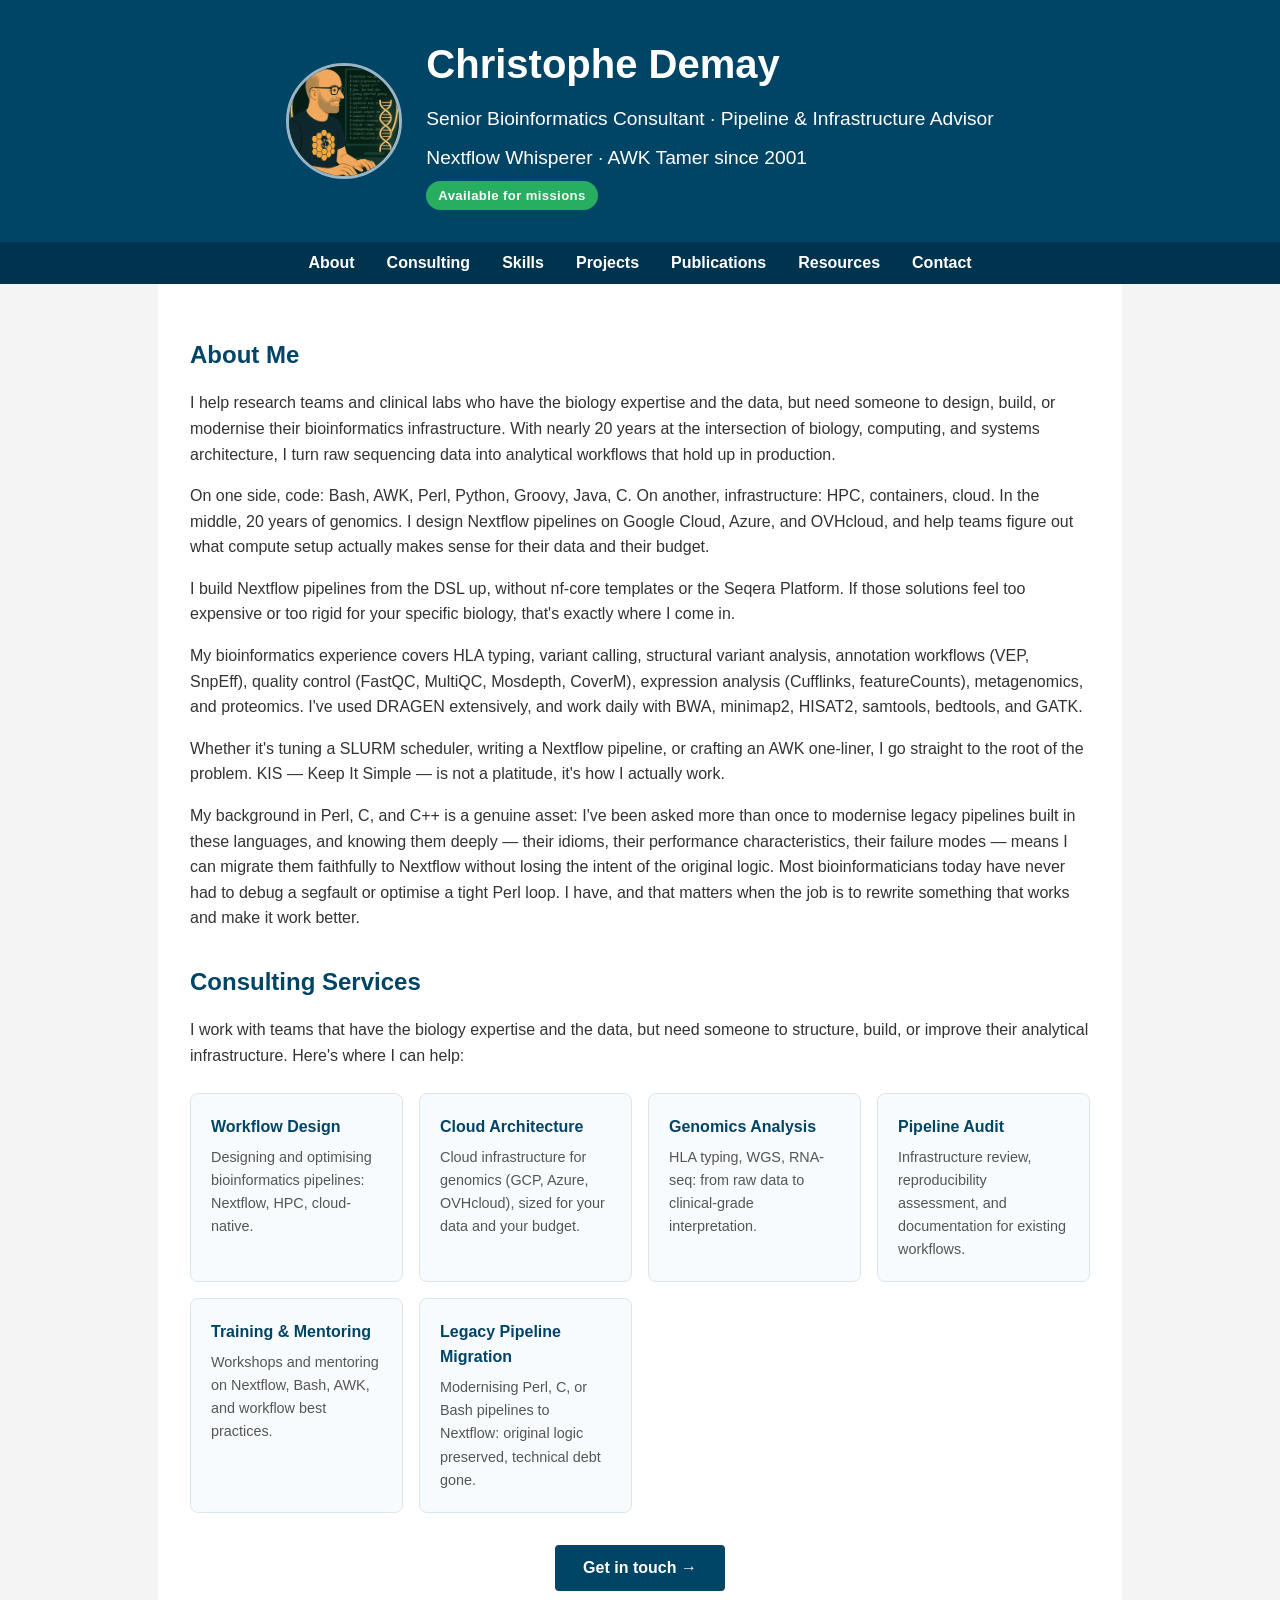
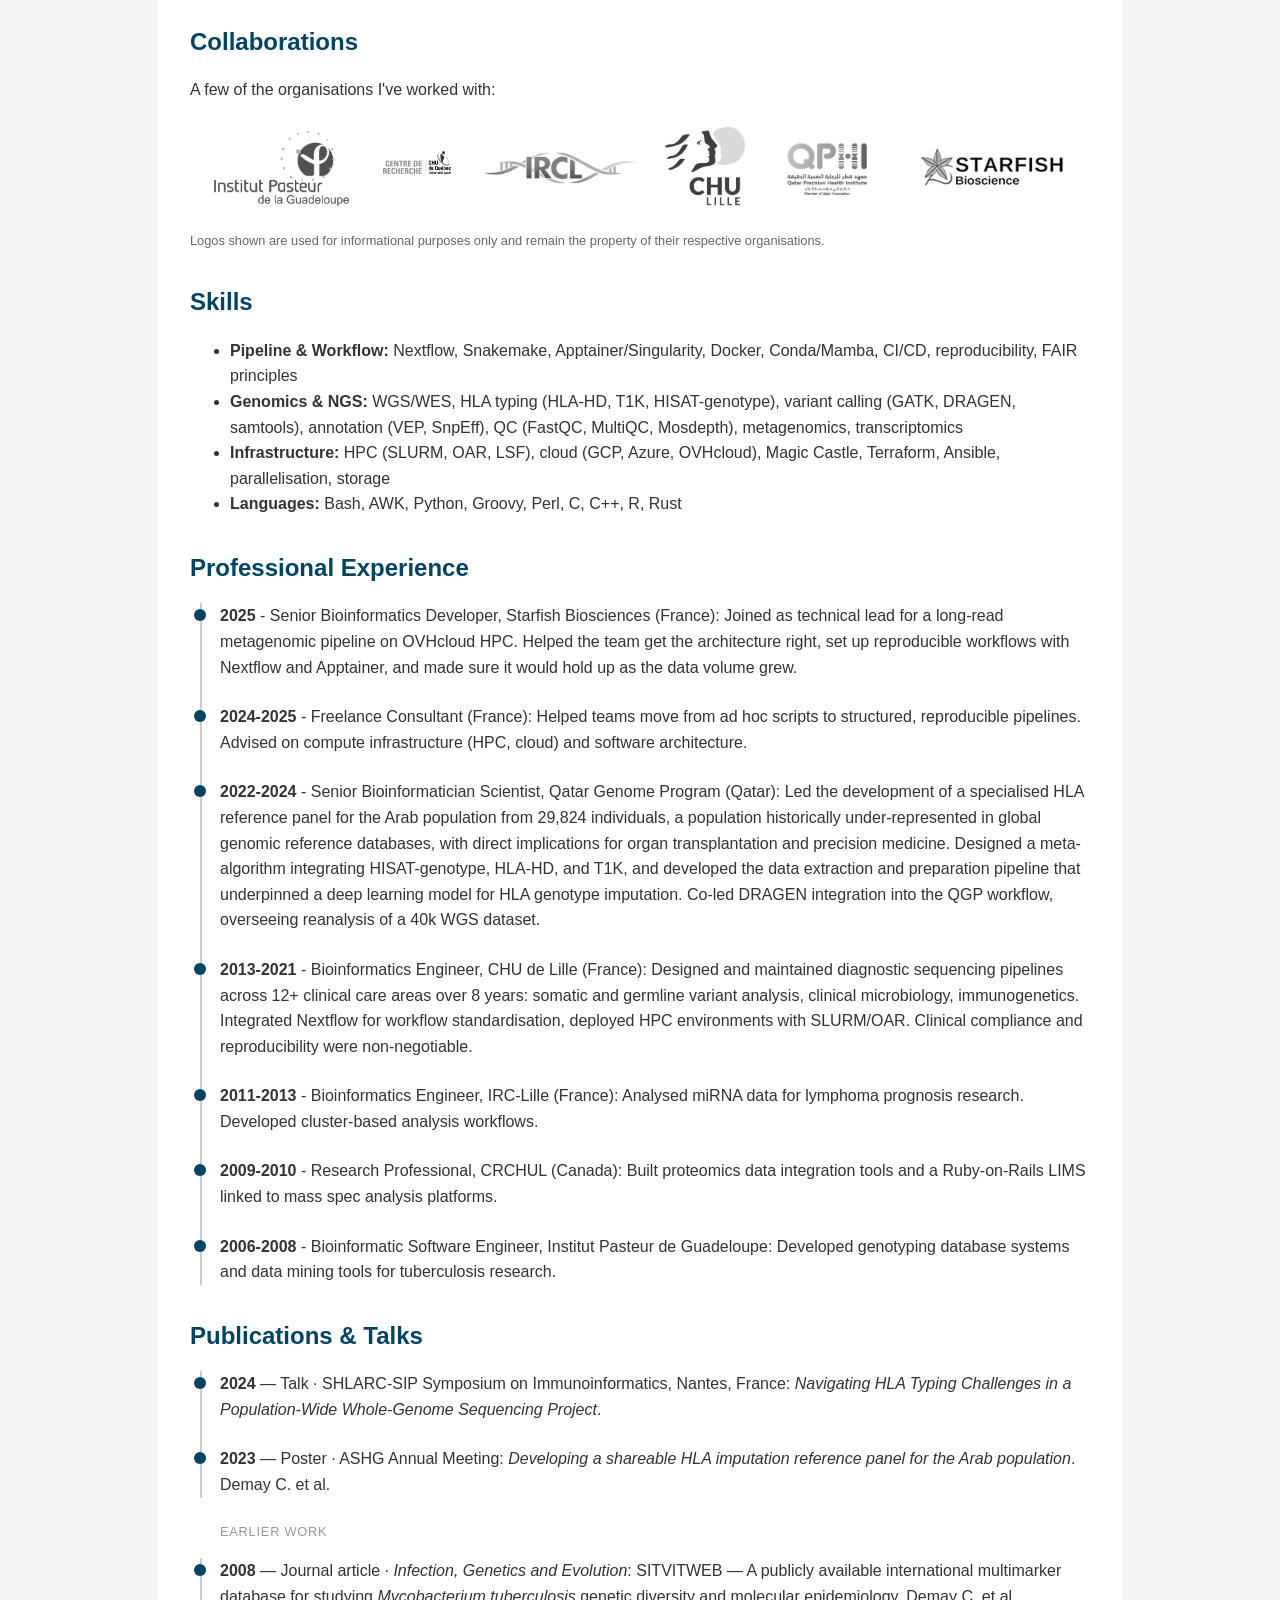
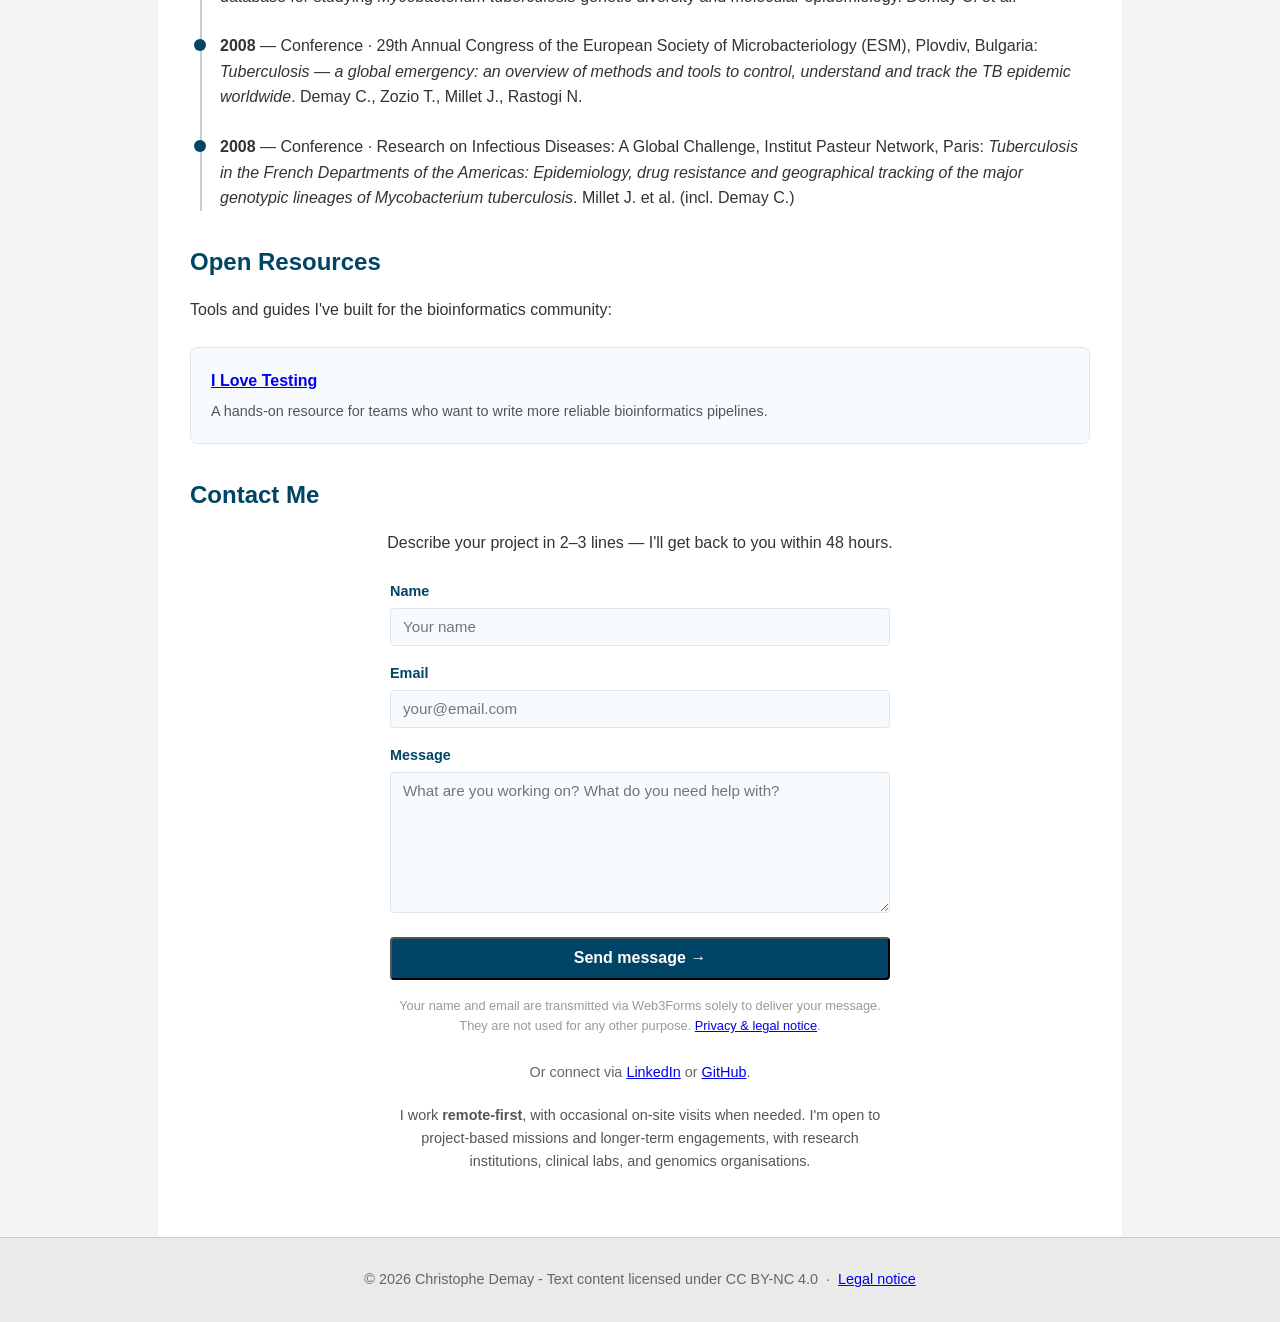
==== index.html @ 9d52e16f "fix: obfuscate email address against scrapers mentions-legales.html: replace plain-text email with J" ====
<!DOCTYPE html>
<html lang="en">
<head>
  <!-- Cookiebot script -->
  <script id="Cookiebot" src="https://consent.cookiebot.com/uc.js" data-cbid="8d330496-7b07-41db-9aa6-89eb2aed3927" data-blockingmode="auto" type="text/javascript"></script>  <meta charset="UTF-8" />
  <meta name="viewport" content="width=device-width, initial-scale=1.0" />
  <meta name="description" content="Freelance bioinformatics consultant specialising in Nextflow pipelines, HLA typing, cloud HPC architecture, and reproducible genomics workflows. Available for missions and technical support." />
  <meta name="keywords" content="Christophe Demay, bioinformatics, Nextflow, genomics, cloud computing, pipelines, HPC, consultant, developer" />
  <meta name="author" content="Christophe Demay" />
  <title>Christophe Demay | Bioinformatics Consultant & Workflow Engineer</title>
  <link rel="stylesheet" href="style.css" />
  <link rel="icon" href="favico.ico" />
  <link rel="canonical" href="https://chrstphdm.github.io/" />
  <link rel="preconnect" href="https://www.googletagmanager.com" />
  <meta name="theme-color" content="#004466" />
  <meta property="og:type" content="profile" />
  <meta property="og:url" content="https://chrstphdm.github.io/" />
  <meta property="og:title" content="Christophe Demay | Bioinformatics Consultant & Workflow Engineer" />
  <meta property="og:description" content="Freelance bioinformatics consultant specialising in Nextflow pipelines, HLA typing, cloud HPC architecture, and reproducible genomics workflows. Available for missions and technical support." />
  <meta property="og:image" content="https://chrstphdm.github.io/images/avatar.png" />
  <meta property="og:locale" content="en_GB" />
  <meta name="twitter:card" content="summary" />
  <meta name="twitter:site" content="@chrstphdm" />
  <meta name="twitter:creator" content="@chrstphdm" />
  <meta name="twitter:title" content="Christophe Demay | Bioinformatics Consultant & Workflow Engineer" />
  <meta name="twitter:description" content="Freelance bioinformatics consultant specialising in Nextflow pipelines, HLA typing, cloud HPC architecture, and reproducible genomics workflows." />
  <meta name="twitter:image" content="https://chrstphdm.github.io/images/avatar.png" />
  <script type="application/ld+json">
  {
    "@context": "https://schema.org",
    "@type": "Person",
    "name": "Christophe Demay",
    "jobTitle": "Senior Bioinformatics Consultant",
    "url": "https://chrstphdm.github.io",
    "image": "https://chrstphdm.github.io/images/avatar.png",
    "knowsLanguage": ["fr", "en"],
    "knowsAbout": ["Bioinformatics", "Nextflow", "HLA typing", "Genomics", "Cloud HPC"],
    "sameAs": [
      "https://www.linkedin.com/in/christophedemay",
      "https://github.com/chrstphdm",
      "https://x.com/chrstphdm"
    ],
    "description": "Expert in Nextflow pipelines, HLA typing, cloud architecture and workflow automation. Nearly 20 years of experience in bioinformatics, genomics, and clinical diagnostics."
  }
  </script>
  <script data-cookieconsent="ignore">
    window.dataLayer = window.dataLayer || [];
    function gtag() {
      dataLayer.push(arguments);
    }
    gtag("consent", "default", {
      ad_personalization: "denied",
      ad_storage: "denied",
      ad_user_data: "denied",
      analytics_storage: "denied",
      functionality_storage: "denied",
      personalization_storage: "denied",
      security_storage: "granted",
      wait_for_update: 500,    }
    );
    gtag("set", "ads_data_redaction", true);
    gtag("set", "url_passthrough", false);
  </script>
  <!-- Google tag (gtag.js) -->
  <script async src="https://www.googletagmanager.com/gtag/js?id=G-7VQ4DVCX87" type="text/plain" data-cookieconsent="statistics"></script>
  <script type="text/plain" data-cookieconsent="statistics">
    window.dataLayer = window.dataLayer || [];
    function gtag(){dataLayer.push(arguments);}
    gtag('js', new Date());
    gtag('config', 'G-7VQ4DVCX87');
  </script>
</head>
<body>
  <header>
    <div class="header-inner">
      <img src="images/avatar.png" alt="Christophe Demay" class="avatar" />
      <div class="header-text">
        <h1>Christophe Demay</h1>
        <p>Senior Bioinformatics Consultant · Pipeline & Infrastructure Advisor</p>
        <p>Nextflow Whisperer · AWK Tamer since 2001</p>
        <span class="badge-available">Available for missions</span>
      </div>
    </div>
  </header>

  <nav>
    <ul>
      <li><a href="#about">About</a></li>
      <li><a href="#consulting">Consulting</a></li>
      <li><a href="#skills">Skills</a></li>
      <li><a href="#projects">Projects</a></li>
      <li><a href="#publications">Publications</a></li>
      <li><a href="#resources">Resources</a></li>
      <li><a href="#contact">Contact</a></li>
    </ul>
  </nav>

  <main>
    <section id="about">
      <h2>About Me</h2>
      <p>
        I help research teams and clinical labs who have the biology expertise and the data, but need someone to design, build, or modernise their bioinformatics infrastructure. With nearly 20 years at the intersection of biology, computing, and systems architecture, I turn raw sequencing data into analytical workflows that hold up in production.
      </p>
      <p>
        On one side, code: Bash, AWK, Perl, Python, Groovy, Java, C. On another, infrastructure: HPC, containers, cloud. In the middle, 20 years of genomics. I design Nextflow pipelines on Google Cloud, Azure, and OVHcloud, and help teams figure out what compute setup actually makes sense for their data and their budget.
      </p>
      <p>
        I build Nextflow pipelines from the DSL up, without nf-core templates or the Seqera Platform. If those solutions feel too expensive or too rigid for your specific biology, that's exactly where I come in.
      </p>
      <p>
        My bioinformatics experience covers HLA typing, variant calling, structural variant analysis, annotation workflows (VEP, SnpEff), quality control (FastQC, MultiQC, Mosdepth, CoverM), expression analysis (Cufflinks, featureCounts), metagenomics, and proteomics. I've used DRAGEN extensively, and work daily with BWA, minimap2, HISAT2, samtools, bedtools, and GATK.
      </p>
      <p>
        Whether it's tuning a SLURM scheduler, writing a Nextflow pipeline, or crafting an AWK one-liner, I go straight to the root of the problem. KIS — Keep It Simple — is not a platitude, it's how I actually work.
      </p>
      <p>
        My background in Perl, C, and C++ is a genuine asset: I've been asked more than once to modernise legacy pipelines built in these languages, and knowing them deeply — their idioms, their performance characteristics, their failure modes — means I can migrate them faithfully to Nextflow without losing the intent of the original logic. Most bioinformaticians today have never had to debug a segfault or optimise a tight Perl loop. I have, and that matters when the job is to rewrite something that works and make it work better.
      </p>
    </section>

    <section id="consulting">
      <h2>Consulting Services</h2>
      <p>I work with teams that have the biology expertise and the data, but need someone to structure, build, or improve their analytical infrastructure. Here's where I can help:</p>
      <div class="service-cards">
        <div class="card">
          <h3>Workflow Design</h3>
          <p>Designing and optimising bioinformatics pipelines: Nextflow, HPC, cloud-native.</p>
        </div>
        <div class="card">
          <h3>Cloud Architecture</h3>
          <p>Cloud infrastructure for genomics (GCP, Azure, OVHcloud), sized for your data and your budget.</p>
        </div>
        <div class="card">
          <h3>Genomics Analysis</h3>
          <p>HLA typing, WGS, RNA-seq: from raw data to clinical-grade interpretation.</p>
        </div>
        <div class="card">
          <h3>Pipeline Audit</h3>
          <p>Infrastructure review, reproducibility assessment, and documentation for existing workflows.</p>
        </div>
        <div class="card">
          <h3>Training & Mentoring</h3>
          <p>Workshops and mentoring on Nextflow, Bash, AWK, and workflow best practices.</p>
        </div>
        <div class="card">
          <h3>Legacy Pipeline Migration</h3>
          <p>Modernising Perl, C, or Bash pipelines to Nextflow: original logic preserved, technical debt gone.</p>
        </div>
      </div>
      <p style="text-align: center; margin-top: 1.5rem;">
        <a href="#contact" class="btn-cta">Get in touch →</a>
      </p>
    </section>

    <section id="collaborations">
      <h2>Collaborations</h2>
      <p>A few of the organisations I've worked with:</p>
      <div class="logo-grid">
        <img src="images/LogoIPG_2012.png" alt="Institut Pasteur de la Guadeloupe" loading="lazy" />
        <img src="images/CRCHU-Logo-LinkedIn-blanc.png" alt="Plateforme de Protéomique du CRCHU de Québec" loading="lazy" />
        <img src="images/ircl-logo.png" alt="Institut pour la Recherche sur le Cancer de Lille" loading="lazy" />
        <img src="images/CHU_Lille_Logo.png" alt="CHU de Lille" loading="lazy" />
        <img src="images/QPHI---WHITE-LOGO_Page_2.png" alt="Qatar Genome Program" loading="lazy" />
        <img src="images/20240205095912-logo-starfish.png" alt="Starfish Biosciences" loading="lazy" />
      </div>
      <p style="font-size: 0.8rem; color: #666;">
        Logos shown are used for informational purposes only and remain the property of their respective organisations.
      </p>
    </section>

    <section id="skills">
      <h2>Skills</h2>
      <ul>
        <li><strong>Pipeline & Workflow:</strong> Nextflow, Snakemake, Apptainer/Singularity, Docker, Conda/Mamba, CI/CD, reproducibility, FAIR principles</li>
        <li><strong>Genomics & NGS:</strong> WGS/WES, HLA typing (HLA-HD, T1K, HISAT-genotype), variant calling (GATK, DRAGEN, samtools), annotation (VEP, SnpEff), QC (FastQC, MultiQC, Mosdepth), metagenomics, transcriptomics</li>
        <li><strong>Infrastructure:</strong> HPC (SLURM, OAR, LSF), cloud (GCP, Azure, OVHcloud), Magic Castle, Terraform, Ansible, parallelisation, storage</li>
        <li><strong>Languages:</strong> Bash, AWK, Python, Groovy, Perl, C, C++, R, Rust</li>
      </ul>
    </section>

    <section id="projects">
      <h2>Professional Experience</h2>
      <ul>
        <li><strong>2025</strong> - Senior Bioinformatics Developer, Starfish Biosciences (France): Joined as technical lead for a long-read metagenomic pipeline on OVHcloud HPC. Helped the team get the architecture right, set up reproducible workflows with Nextflow and Apptainer, and made sure it would hold up as the data volume grew.</li>
        <li><strong>2024-2025</strong> - Freelance Consultant (France): Helped teams move from ad hoc scripts to structured, reproducible pipelines. Advised on compute infrastructure (HPC, cloud) and software architecture.</li>
        <li><strong>2022-2024</strong> - Senior Bioinformatician Scientist, Qatar Genome Program (Qatar): Led the development of a specialised HLA reference panel for the Arab population from 29,824 individuals, a population historically under-represented in global genomic reference databases, with direct implications for organ transplantation and precision medicine. Designed a meta-algorithm integrating HISAT-genotype, HLA-HD, and T1K, and developed the data extraction and preparation pipeline that underpinned a deep learning model for HLA genotype imputation. Co-led DRAGEN integration into the QGP workflow, overseeing reanalysis of a 40k WGS dataset.</li>
        <li><strong>2013-2021</strong> - Bioinformatics Engineer, CHU de Lille (France): Designed and maintained diagnostic sequencing pipelines across 12+ clinical care areas over 8 years: somatic and germline variant analysis, clinical microbiology, immunogenetics. Integrated Nextflow for workflow standardisation, deployed HPC environments with SLURM/OAR. Clinical compliance and reproducibility were non-negotiable.</li>
        <li><strong>2011-2013</strong> - Bioinformatics Engineer, IRC-Lille (France): Analysed miRNA data for lymphoma prognosis research. Developed cluster-based analysis workflows.</li>
        <li><strong>2009-2010</strong> - Research Professional, CRCHUL (Canada): Built proteomics data integration tools and a Ruby-on-Rails LIMS linked to mass spec analysis platforms.</li>
        <li><strong>2006-2008</strong> - Bioinformatic Software Engineer, Institut Pasteur de Guadeloupe: Developed genotyping database systems and data mining tools for tuberculosis research.</li>
      </ul>
    </section>

    <section id="publications">
      <h2>Publications &amp; Talks</h2>
      <ul>
        <li><strong>2024</strong> — Talk · SHLARC-SIP Symposium on Immunoinformatics, Nantes, France: <em>Navigating HLA Typing Challenges in a Population-Wide Whole-Genome Sequencing Project</em>.</li>
        <li><strong>2023</strong> — Poster · ASHG Annual Meeting: <em>Developing a shareable HLA imputation reference panel for the Arab population</em>. Demay C. et al.</li>
      </ul>
      <p class="publications-earlier">Earlier work</p>
      <ul>
        <li><strong>2008</strong> — Journal article · <em>Infection, Genetics and Evolution</em>: SITVITWEB — A publicly available international multimarker database for studying <em>Mycobacterium tuberculosis</em> genetic diversity and molecular epidemiology. Demay C. et al.</li>
        <li><strong>2008</strong> — Conference · 29th Annual Congress of the European Society of Microbacteriology (ESM), Plovdiv, Bulgaria: <em>Tuberculosis — a global emergency: an overview of methods and tools to control, understand and track the TB epidemic worldwide</em>. Demay C., Zozio T., Millet J., Rastogi N.</li>
        <li><strong>2008</strong> — Conference · Research on Infectious Diseases: A Global Challenge, Institut Pasteur Network, Paris: <em>Tuberculosis in the French Departments of the Americas: Epidemiology, drug resistance and geographical tracking of the major genotypic lineages of Mycobacterium tuberculosis</em>. Millet J. et al. (incl. Demay C.)</li>
      </ul>
    </section>

    <section id="resources">
      <h2>Open Resources</h2>
      <p>Tools and guides I've built for the bioinformatics community:</p>
      <div class="service-cards">
        <div class="card">
          <h3><a href="https://chrstphdm.github.io/ilovetesting/" target="_blank" rel="noopener noreferrer">I Love Testing</a></h3>
          <p>A hands-on resource for teams who want to write more reliable bioinformatics pipelines.</p>
        </div>
      </div>
    </section>

    <section id="contact">
      <h2>Contact Me</h2>
      <p style="text-align: center;">
        Describe your project in 2–3 lines — I'll get back to you within 48 hours.
      </p>
      <form action="https://api.web3forms.com/submit" method="POST" class="contact-form">
        <input type="hidden" name="access_key" value="b8518cfd-b0be-4934-83a4-379d0adad2c5" />
        <input type="hidden" name="subject" value="New message from chrstphdm.github.io" />
        <input type="hidden" name="redirect" value="https://chrstphdm.github.io/?sent=1" />
        <input type="checkbox" name="botcheck" style="display:none" />
        <div class="form-group">
          <label for="name">Name</label>
          <input type="text" id="name" name="name" required placeholder="Your name" autocomplete="name" />
        </div>
        <div class="form-group">
          <label for="email">Email</label>
          <input type="email" id="email" name="email" required placeholder="your@email.com" autocomplete="email" />
        </div>
        <div class="form-group">
          <label for="message">Message</label>
          <textarea id="message" name="message" rows="5" required placeholder="What are you working on? What do you need help with?"></textarea>
        </div>
        <button type="submit" class="btn-cta">Send message →</button>
        <p class="form-privacy">Your name and email are transmitted via Web3Forms solely to deliver your message. They are not used for any other purpose. <a href="mentions-legales.html">Privacy &amp; legal notice</a>.</p>
      </form>
      <p style="text-align: center; margin-top: 1.5rem; font-size: 0.9rem; color: #666;">
        Or connect via
        <a href="https://www.linkedin.com/in/christophedemay" target="_blank" rel="noopener noreferrer">LinkedIn</a>
        or
        <a href="https://github.com/chrstphdm" target="_blank" rel="noopener noreferrer">GitHub</a>.
      </p>
      <p class="contact-note">
        I work <strong>remote-first</strong>, with occasional on-site visits when needed.
        I'm open to project-based missions and longer-term engagements, with research institutions,
        clinical labs, and genomics organisations.
      </p>
    </section>
  </main>

  <button id="back-to-top" aria-label="Back to top" onclick="window.scrollTo({top:0,behavior:'smooth'})">↑</button>

  <footer>
    <p>&copy; 2026 Christophe Demay - Text content licensed under CC BY-NC 4.0 &nbsp;·&nbsp; <a href="mentions-legales.html">Legal notice</a></p>
  </footer>
  <script>
    const btn = document.getElementById('back-to-top');
    window.addEventListener('scroll', () => {
      btn.classList.toggle('visible', window.scrollY > 300);
    });

    if (new URLSearchParams(window.location.search).get('sent') === '1') {
      const banner = document.createElement('div');
      banner.className = 'sent-banner';
      banner.textContent = 'Message sent — I\'ll get back to you within 48 hours.';
      document.body.prepend(banner);
      setTimeout(() => banner.remove(), 6000);
    }
  </script>
</body>
</html>
---- style.css ----
/* Header with avatar */
.header-inner {
  display: flex;
  align-items: center;
  justify-content: center;
  gap: 1.5rem;
  flex-wrap: wrap;
}

.header-text {
  text-align: left;
}

.avatar {
  width: 110px;
  height: 110px;
  border-radius: 50%;
  border: 3px solid rgba(255, 255, 255, 0.6);
  object-fit: cover;
  flex-shrink: 0;
}

.badge-available {
  display: inline-block;
  margin-top: 0.5rem;
  padding: 0.25rem 0.75rem;
  background: #27ae60;
  color: #fff;
  border-radius: 999px;
  font-size: 0.82rem;
  font-weight: 600;
  letter-spacing: 0.03em;
}

/* General styles */
html {
  scroll-behavior: smooth;
}

body {
    font-family: -apple-system, BlinkMacSystemFont, "Segoe UI", Roboto, Oxygen, Ubuntu, Cantarell, "Open Sans", "Helvetica Neue", sans-serif;
    line-height: 1.6;
    margin: 0;
    padding: 0;
    background-color: #f4f4f4;
    color: #333;
  }
  
  /* Header */
  header {
    background: #004466;
    color: #fff;
    padding: 2rem 1rem;
    text-align: center;
  }
  
  header h1 {
    margin: 0;
    font-size: 2.5rem;
  }
  
  header p {
    margin: 0.5rem 0 0;
    font-size: 1.2rem;
  }
  
  /* Navigation */
  nav {
    background: #00334d;
    padding: 0.5rem;
  }
  
  nav ul {
    list-style: none;
    display: flex;
    justify-content: center;
    margin: 0;
    padding: 0;
  }
  
  nav li {
    margin: 0 1rem;
  }
  
  nav a {
    color: #fff;
    text-decoration: none;
    font-weight: bold;
  }
  
  nav a:hover {
    text-decoration: underline;
  }
  
  /* Main content */
  main {
    padding: 2rem;
    max-width: 900px;
    margin: auto;
    background: #fff;
  }
  
  section {
    margin-bottom: 2rem;
  }
  
  h2 {
    color: #004466;
    margin-bottom: 1rem;
  }
  
  /* Footer */
  footer {
    background: #eaeaea;
    text-align: center;
    padding: 1rem;
    font-size: 0.9rem;
    color: #666;
    border-top: 1px solid #ccc;
  }
  
  /* Responsive */
  @media (max-width: 600px) {
    nav ul {
      flex-direction: column;
    }
  
    nav li {
      margin: 0.5rem 0;
    }
  
    main {
      padding: 1rem;
    }

    .header-text {
      text-align: center;
    }
  }

/* Service cards */
.service-cards {
  display: grid;
  grid-template-columns: repeat(auto-fit, minmax(200px, 1fr));
  gap: 1rem;
  margin: 1.5rem 0;
}

.card {
  border: 1px solid #dde6ed;
  border-radius: 8px;
  padding: 1.25rem;
  background: #f8fbfd;
  transition: box-shadow 0.2s;
}

.card:hover {
  box-shadow: 0 4px 12px rgba(0, 68, 102, 0.12);
}

.card h3 {
  color: #004466;
  margin: 0 0 0.4rem;
  font-size: 1rem;
}

.card p {
  margin: 0;
  font-size: 0.9rem;
  color: #555;
}

  /* Logo grid for collaborations */
  .logo-grid {
    display: flex;
    flex-wrap: wrap;
    gap: 1.5rem;
    justify-content: center;
    align-items: center;
    margin: 1.5rem 0;
  }

  .logo-grid img {
    max-height: 80px;
    max-width: 160px;
    object-fit: contain;
    filter: grayscale(100%);
    transition: filter 0.3s ease;
  }

  .logo-grid img:hover {
    filter: none;
  }

.contact-icons {
  display: flex;
  gap: 1.5rem;
  justify-content: center;
  align-items: center;
  margin-top: 1rem;
}

.contact-icons img {
  width: 32px;
  height: 32px;
  filter: grayscale(100%);
  transition: filter 0.3s ease;
}

.contact-icons img:hover {
  filter: none;
}

.hero {
  background-color: #eaf3f9;
  color: #00334d;
  text-align: center;
  padding: 1rem;
  font-size: 1.2rem;
  font-weight: 500;
  border-bottom: 1px solid #ccc;
}

.btn-cta {
  display: inline-block;
  margin-top: 0.5rem;
  padding: 0.65rem 1.75rem;
  background: #004466;
  color: #fff;
  border-radius: 4px;
  text-decoration: none;
  font-weight: 600;
  font-size: 1rem;
  transition: background 0.2s;
}

.btn-cta:hover {
  background: #00334d;
}

.contact-form {
  max-width: 500px;
  margin: 1.5rem auto 0;
  display: flex;
  flex-direction: column;
  gap: 1rem;
}

.form-group {
  display: flex;
  flex-direction: column;
  gap: 0.3rem;
}

.form-group label {
  font-size: 0.9rem;
  font-weight: 600;
  color: #004466;
}

.form-group input,
.form-group textarea {
  padding: 0.6rem 0.75rem;
  border: 1px solid #dde6ed;
  border-radius: 4px;
  font-size: 0.95rem;
  font-family: inherit;
  background: #f8fbfd;
  transition: border-color 0.2s;
}

.form-group input:focus,
.form-group textarea:focus {
  outline: none;
  border-color: #004466;
  background: #fff;
}

.form-group textarea {
  resize: vertical;
  min-height: 120px;
}

.sent-banner {
  position: fixed;
  top: 1rem;
  left: 50%;
  transform: translateX(-50%);
  background: #27ae60;
  color: #fff;
  padding: 0.75rem 1.5rem;
  border-radius: 4px;
  font-weight: 600;
  font-size: 0.95rem;
  z-index: 200;
  box-shadow: 0 2px 8px rgba(0,0,0,0.15);
}

#back-to-top {
  position: fixed;
  bottom: 1.5rem;
  right: 1.5rem;
  width: 44px;
  height: 44px;
  background: #004466;
  color: #fff;
  border: none;
  border-radius: 50%;
  font-size: 1.1rem;
  cursor: pointer;
  opacity: 0;
  visibility: hidden;
  transition: opacity 0.3s, visibility 0.3s;
  z-index: 100;
}

#back-to-top.visible {
  opacity: 0.8;
  visibility: visible;
}

#back-to-top:hover {
  opacity: 1;
}

.form-privacy {
  font-size: 0.8rem;
  color: #999;
  text-align: center;
  margin: 0;
}

.publications-earlier {
  font-size: 0.8rem;
  color: #999;
  text-transform: uppercase;
  letter-spacing: 0.06em;
  margin: 1.5rem 0 0.25rem 30px;
}

.contact-note {
  text-align: center;
  margin-top: 1.25rem;
  font-size: 0.9rem;
  color: #555;
  max-width: 500px;
  margin-left: auto;
  margin-right: auto;
}

/* Project & publications timeline styling */
#projects ul, #publications ul {
  list-style: none;
  padding-left: 0;
  position: relative;
}

#projects ul::before, #publications ul::before {
  content: '';
  position: absolute;
  left: 10px;
  top: 0;
  bottom: 0;
  width: 2px;
  background: #ccc;
}

#projects li, #publications li {
  position: relative;
  padding-left: 30px;
  margin-bottom: 1.5rem;
}

#projects li::before, #publications li::before {
  content: '';
  position: absolute;
  left: 4px;
  top: 6px;
  width: 12px;
  height: 12px;
  background: #004466;
  border-radius: 50%;
}
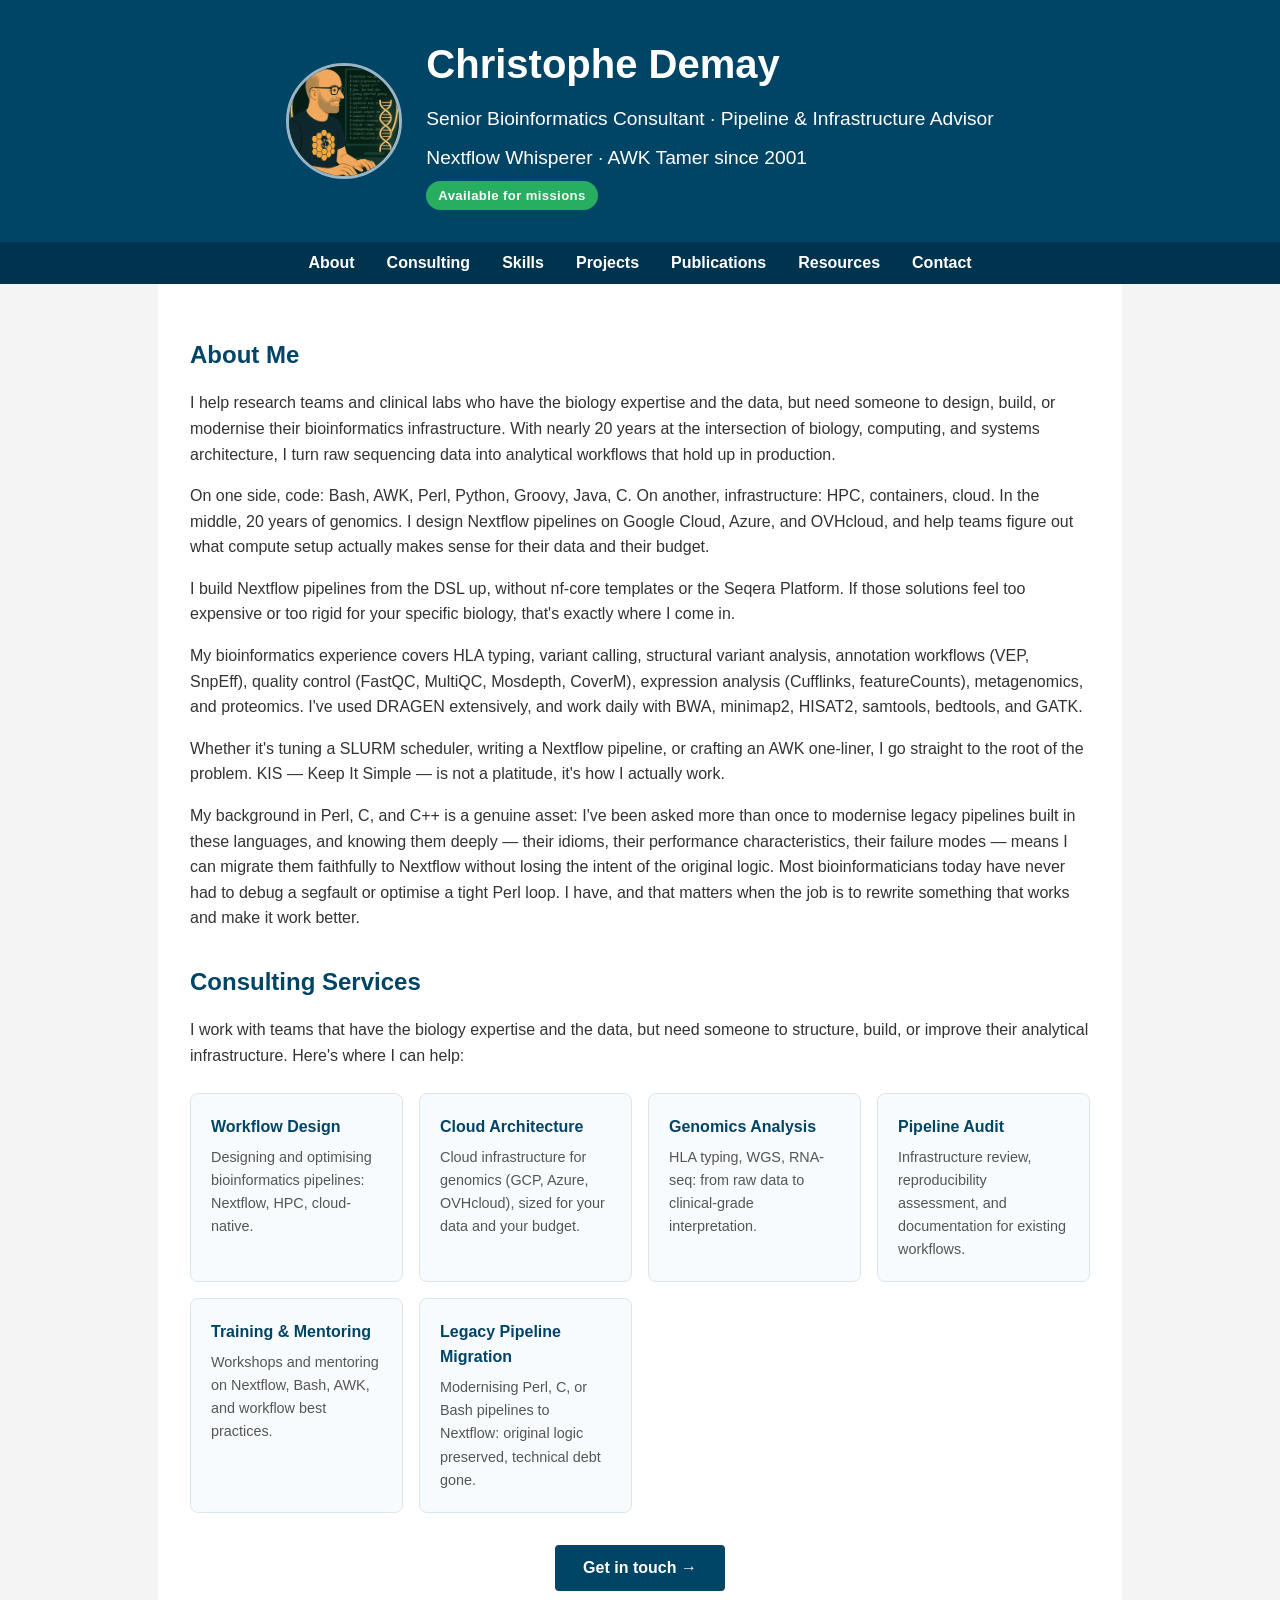
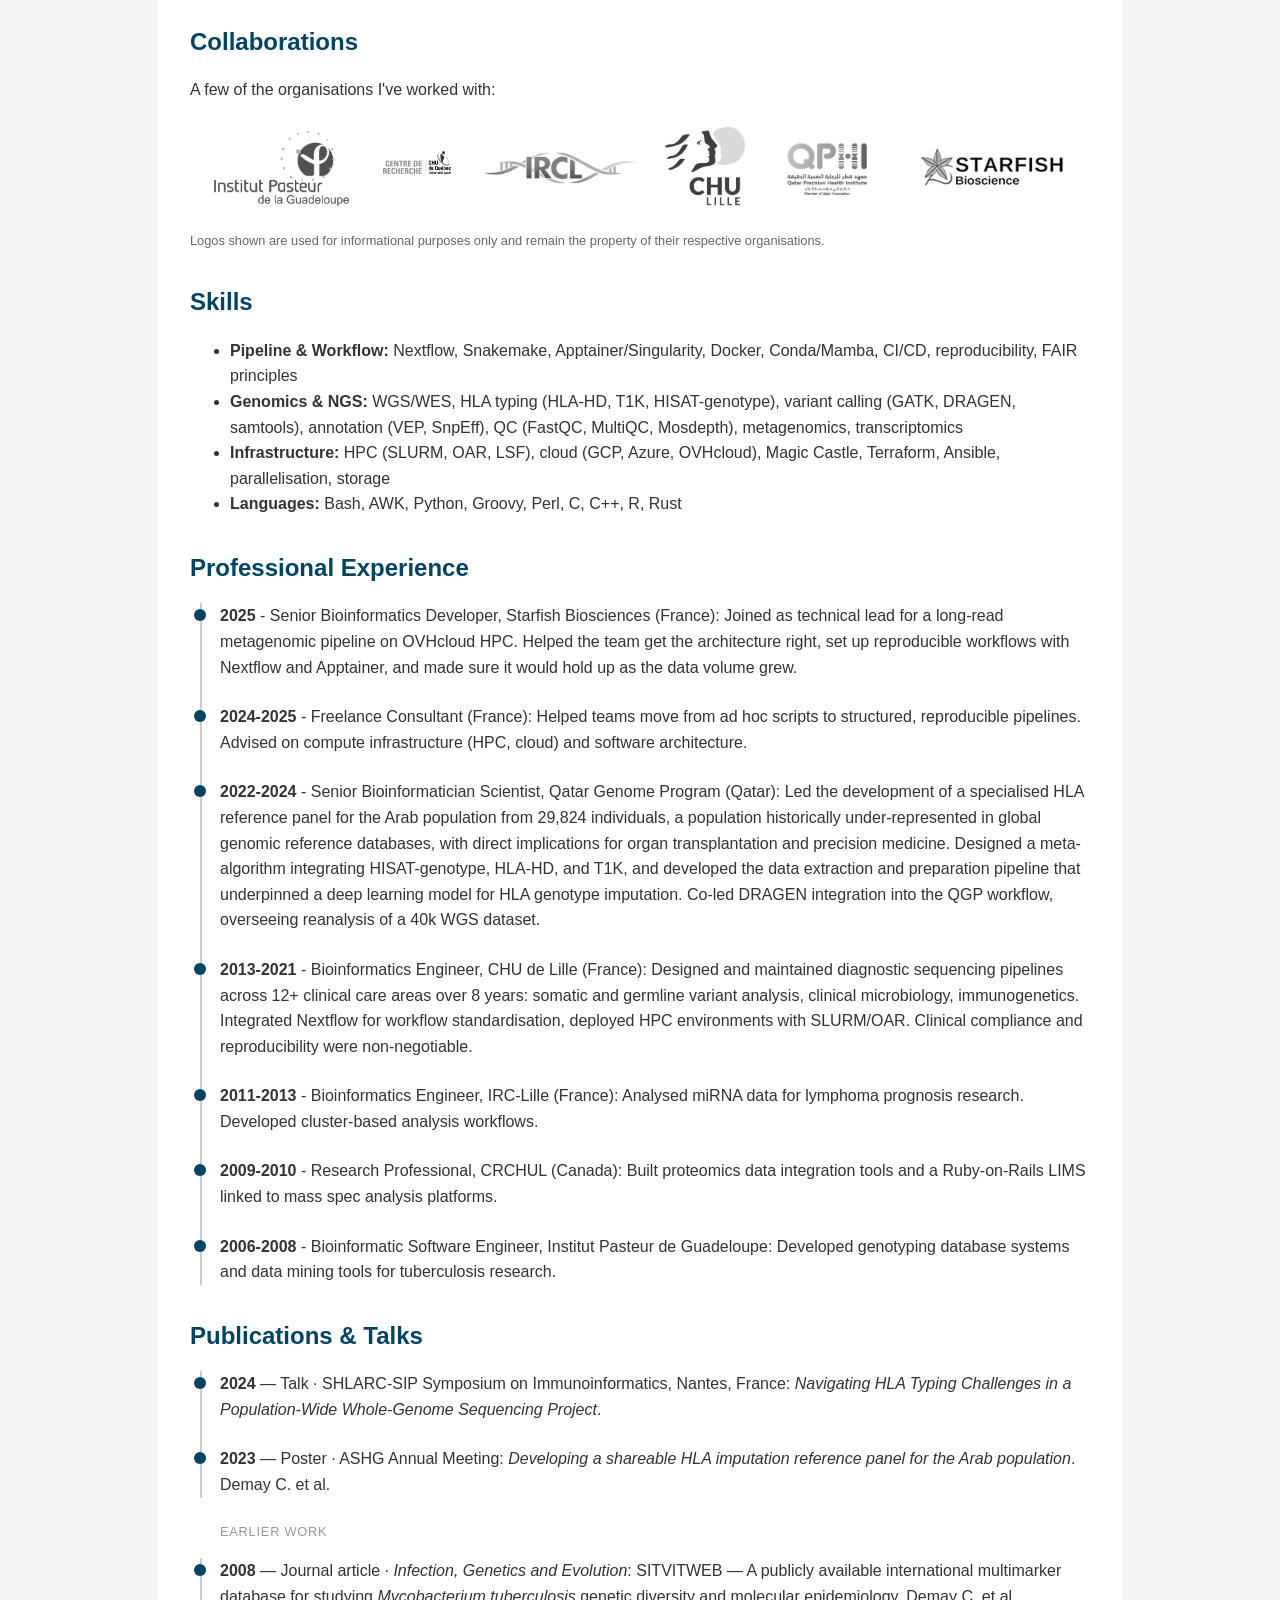
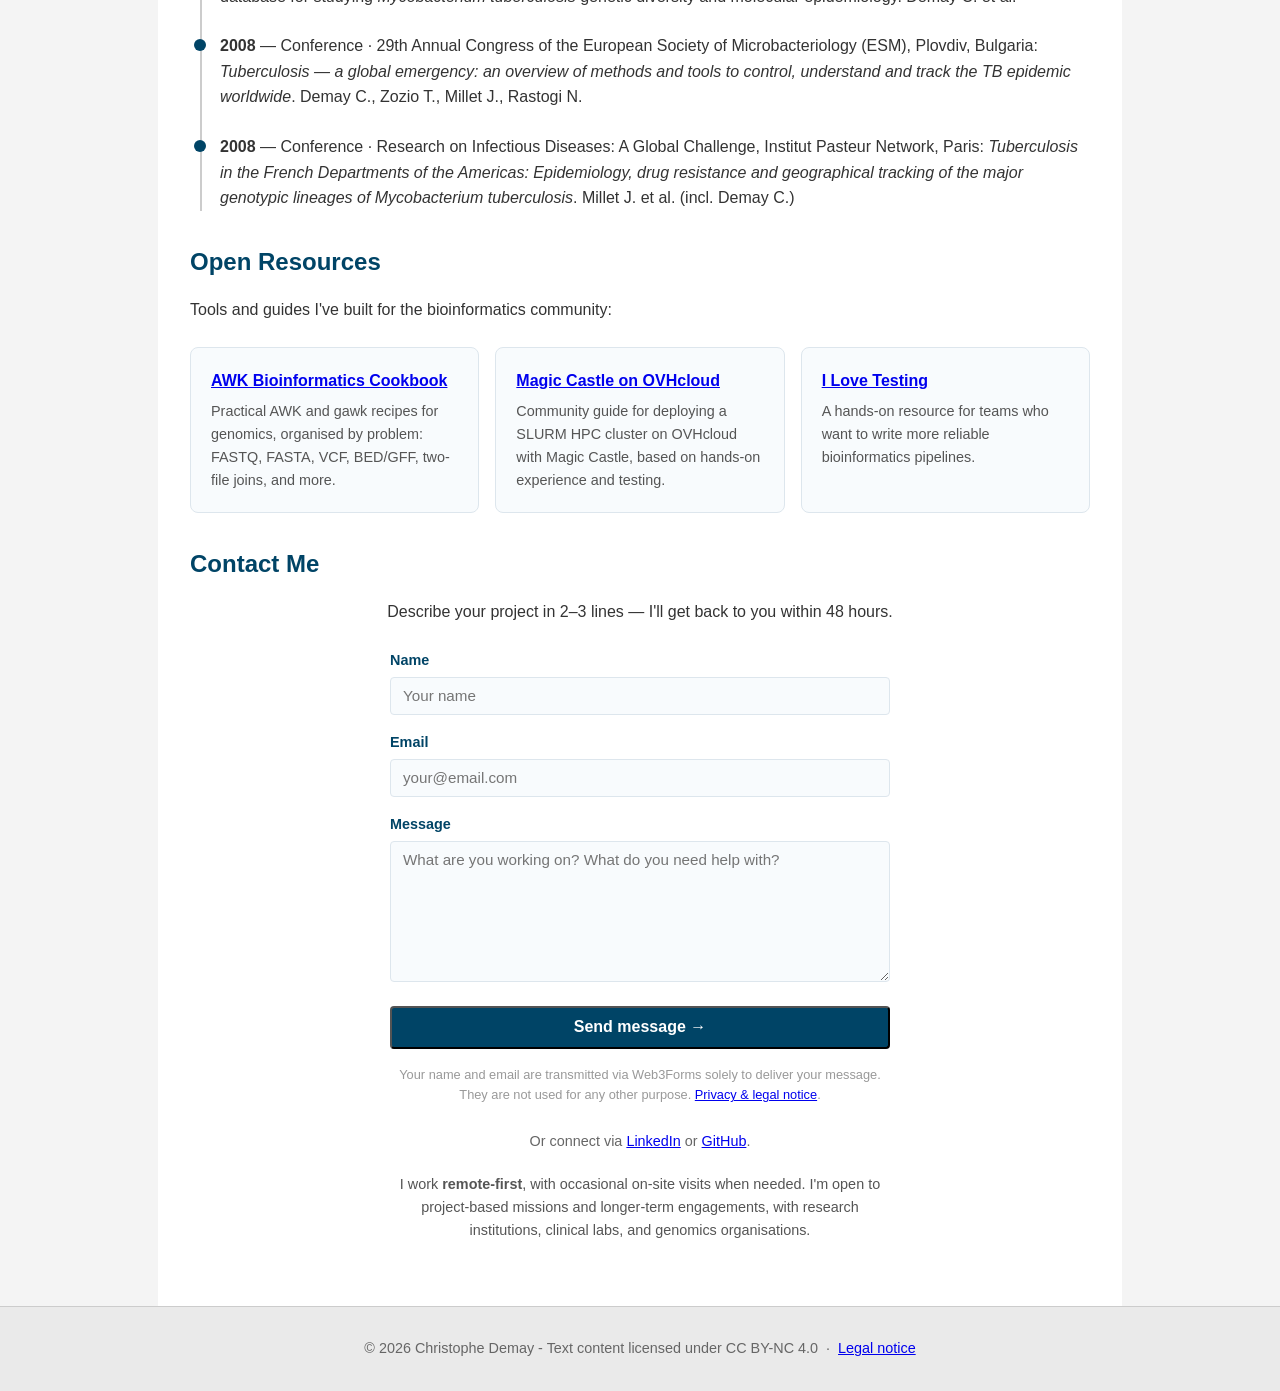
==== commit 247ebc0f: "feat: add AWK cookbook and Magic Castle guides to Resources section Link the two new community guide" ====
--- a/index.html
+++ b/index.html
@@ -210,6 +210,14 @@
       <p>Tools and guides I've built for the bioinformatics community:</p>
       <div class="service-cards">
         <div class="card">
+          <h3><a href="https://chrstphdm.github.io/awk-bioinfo-cookbook/" target="_blank" rel="noopener noreferrer">AWK Bioinformatics Cookbook</a></h3>
+          <p>Practical AWK and gawk recipes for genomics, organised by problem: FASTQ, FASTA, VCF, BED/GFF, two-file joins, and more.</p>
+        </div>
+        <div class="card">
+          <h3><a href="https://chrstphdm.github.io/magic-castle-ovhcloud/" target="_blank" rel="noopener noreferrer">Magic Castle on OVHcloud</a></h3>
+          <p>Community guide for deploying a SLURM HPC cluster on OVHcloud with Magic Castle, based on hands-on experience and testing.</p>
+        </div>
+        <div class="card">
           <h3><a href="https://chrstphdm.github.io/ilovetesting/" target="_blank" rel="noopener noreferrer">I Love Testing</a></h3>
           <p>A hands-on resource for teams who want to write more reliable bioinformatics pipelines.</p>
         </div>
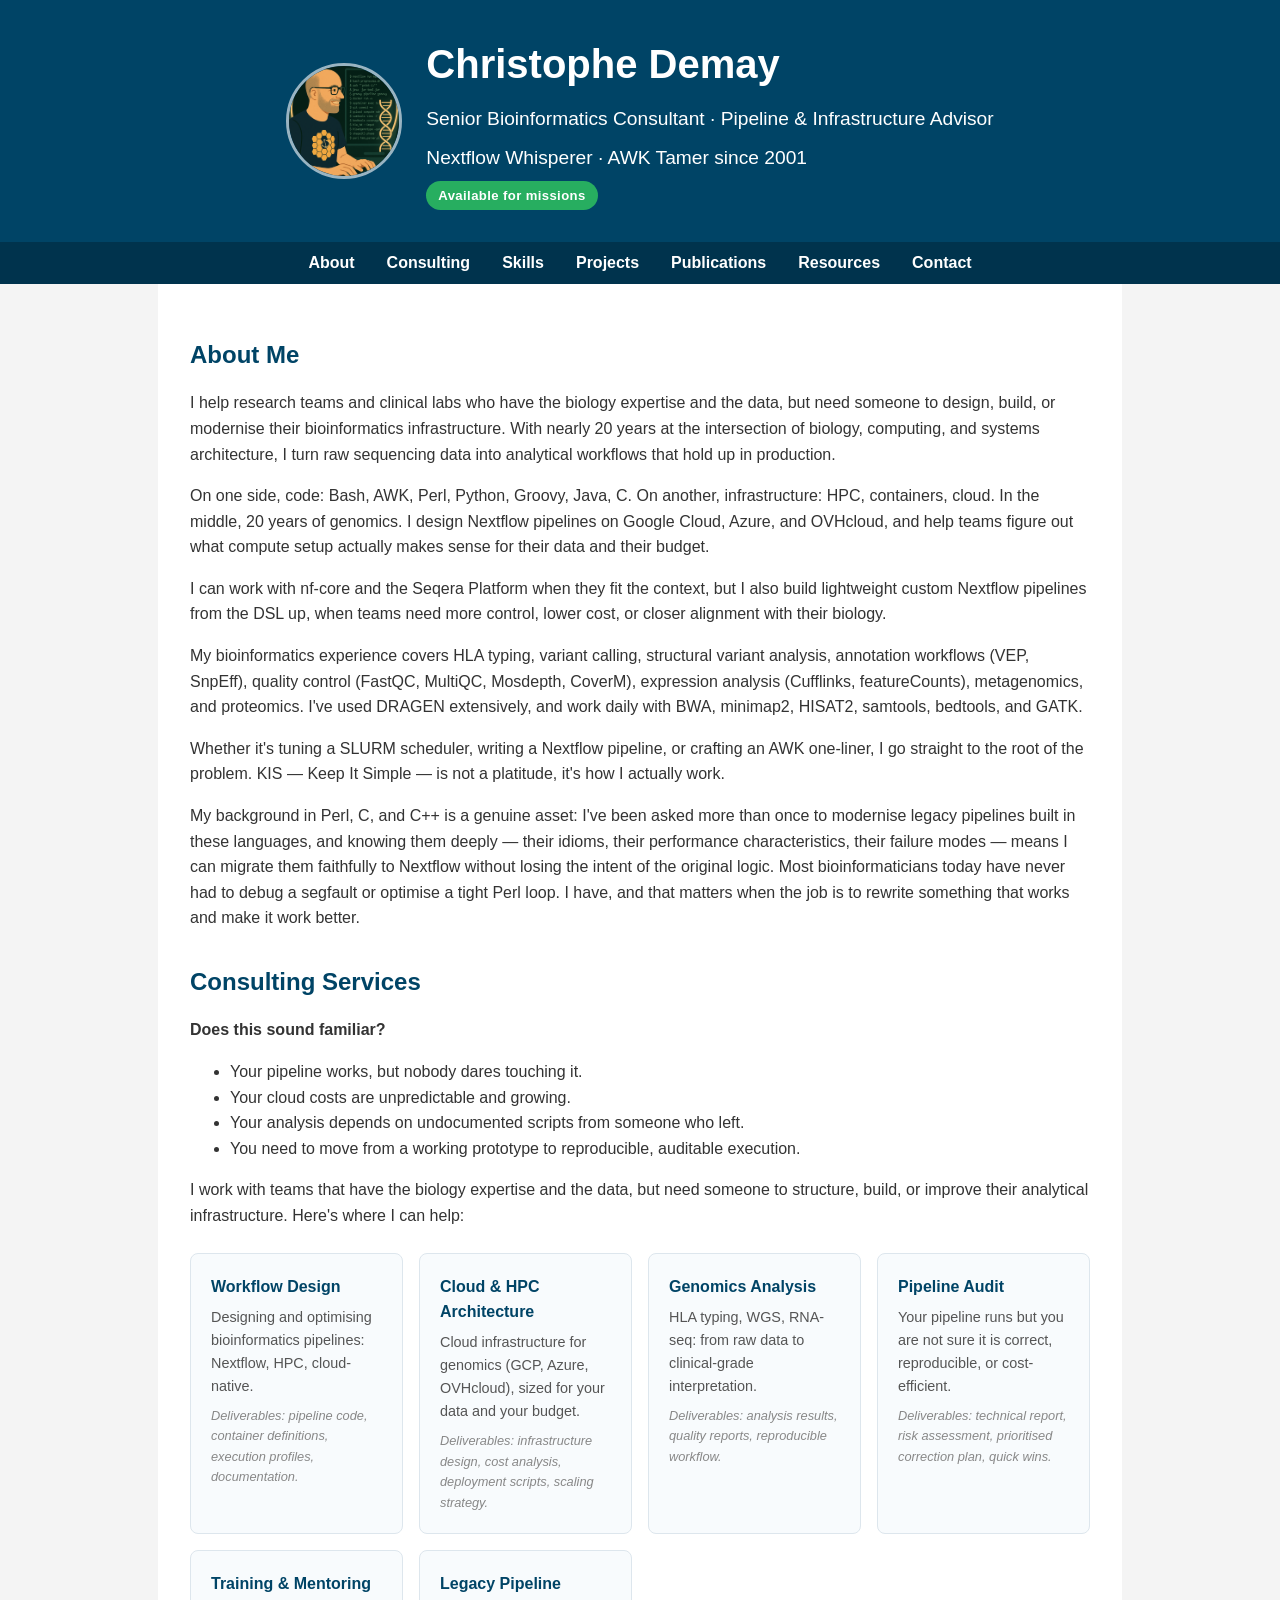
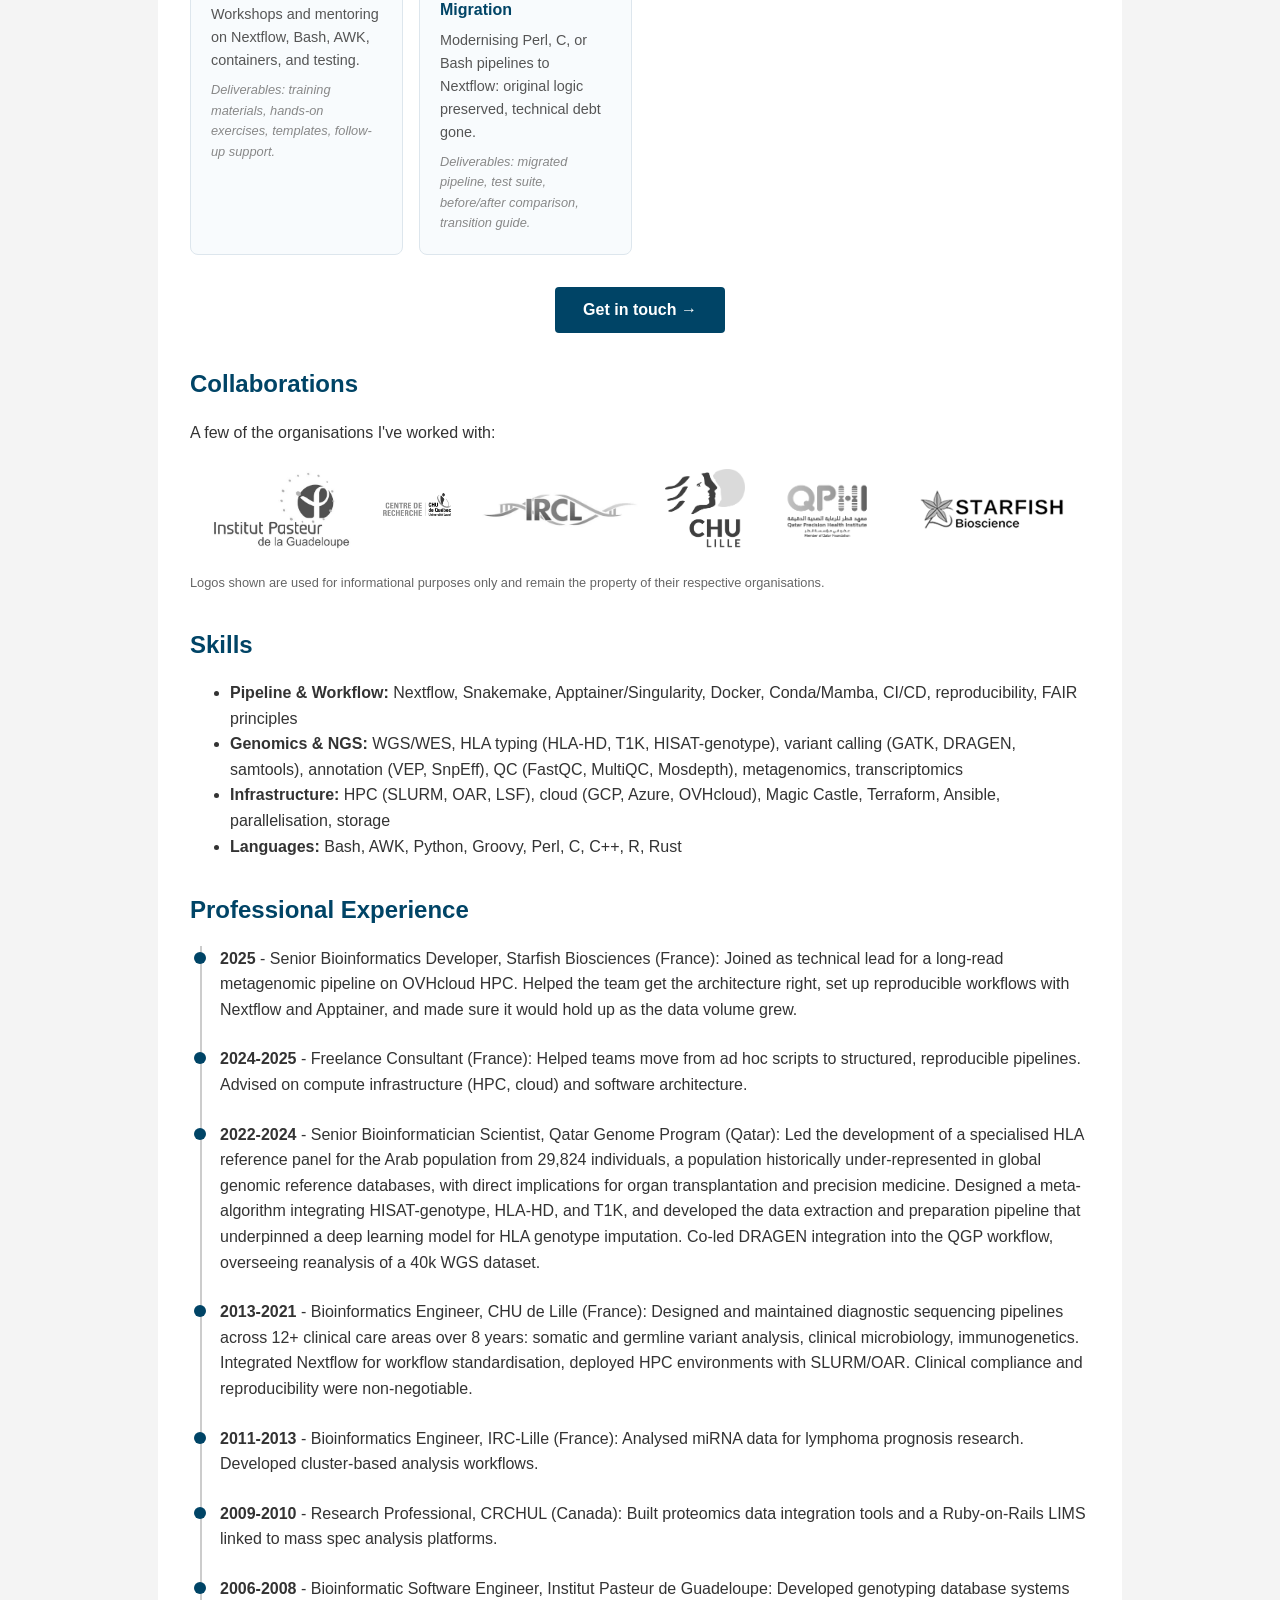
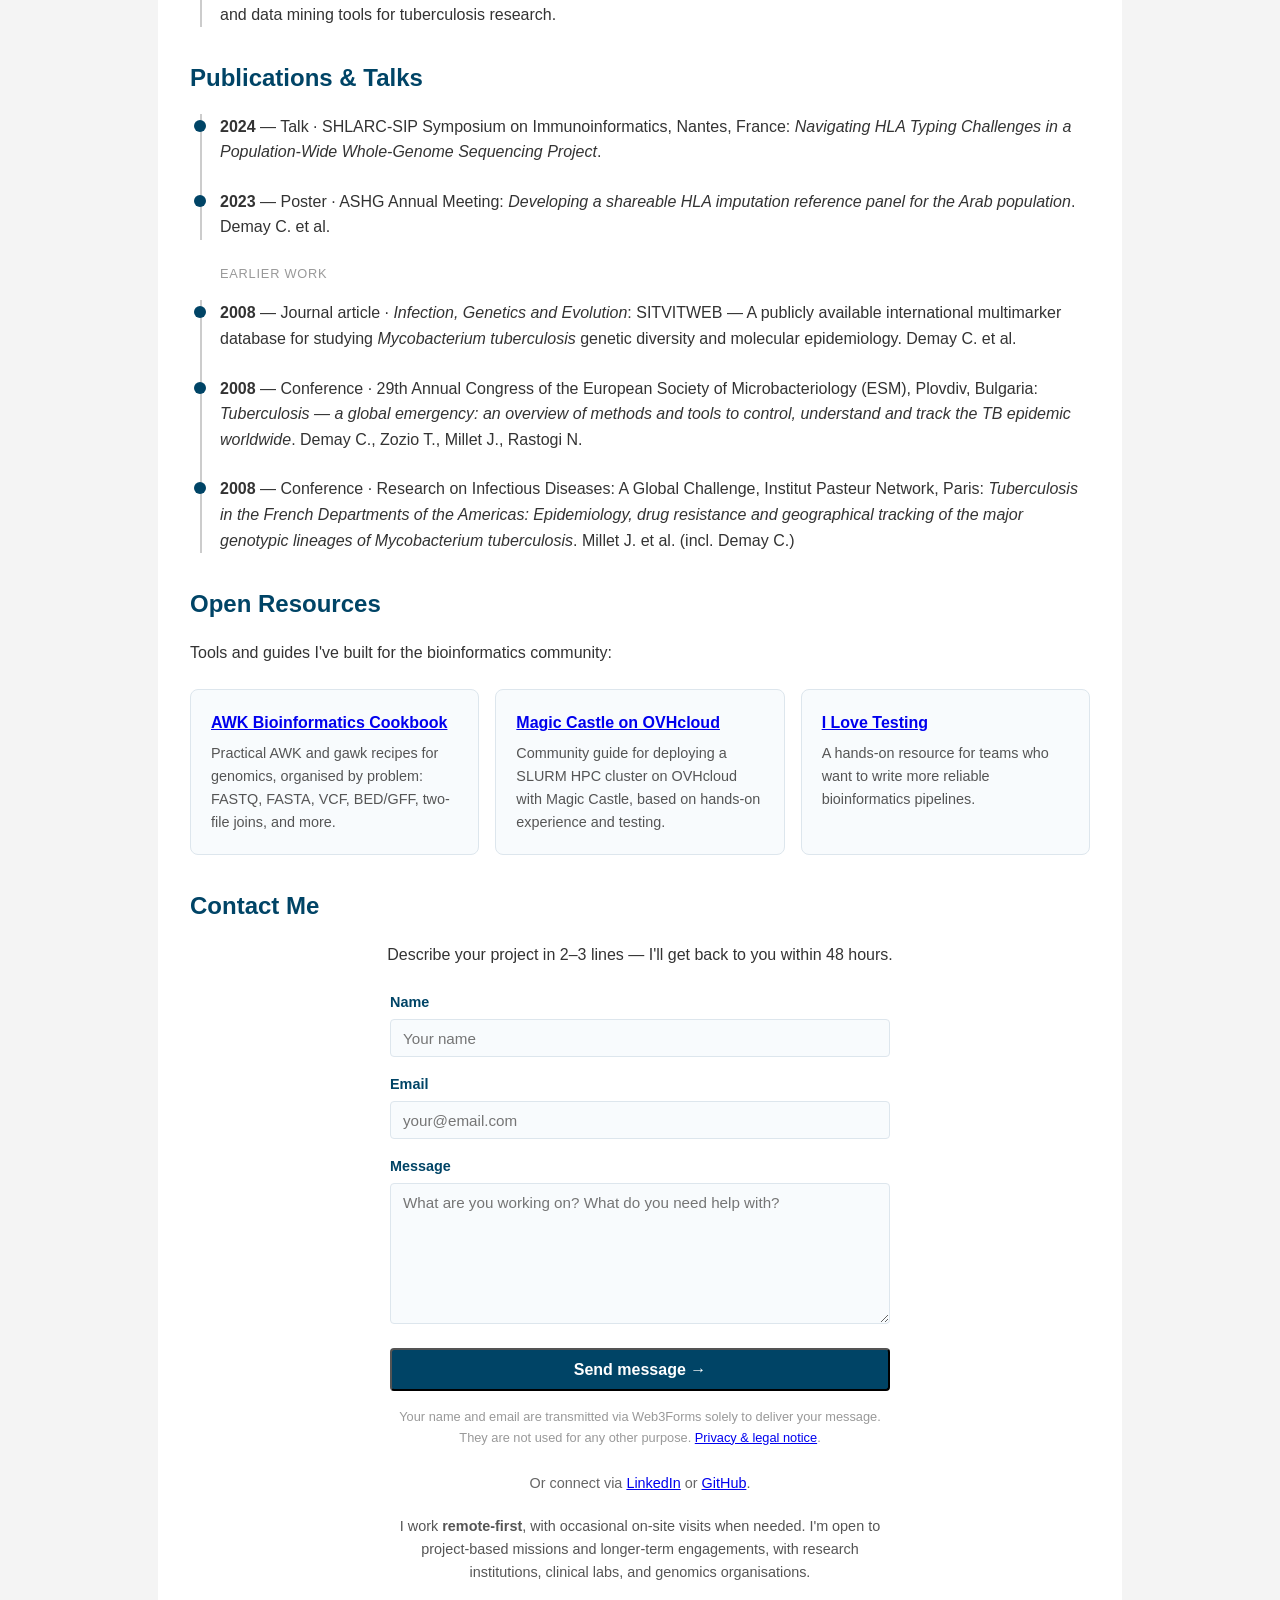
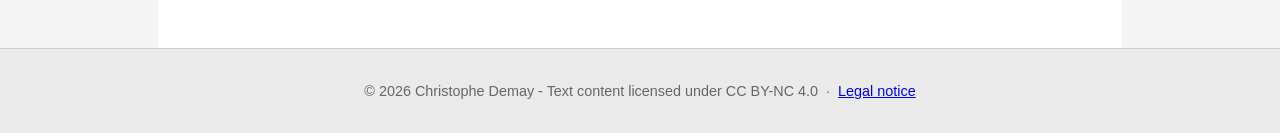
==== commit 941c1487: "feat: add client pain points, service deliverables, soften nf-core stance - Add "Does this sound fam" ====
--- a/index.html
+++ b/index.html
@@ -105,7 +105,7 @@
         On one side, code: Bash, AWK, Perl, Python, Groovy, Java, C. On another, infrastructure: HPC, containers, cloud. In the middle, 20 years of genomics. I design Nextflow pipelines on Google Cloud, Azure, and OVHcloud, and help teams figure out what compute setup actually makes sense for their data and their budget.
       </p>
       <p>
-        I build Nextflow pipelines from the DSL up, without nf-core templates or the Seqera Platform. If those solutions feel too expensive or too rigid for your specific biology, that's exactly where I come in.
+        I can work with nf-core and the Seqera Platform when they fit the context, but I also build lightweight custom Nextflow pipelines from the DSL up, when teams need more control, lower cost, or closer alignment with their biology.
       </p>
       <p>
         My bioinformatics experience covers HLA typing, variant calling, structural variant analysis, annotation workflows (VEP, SnpEff), quality control (FastQC, MultiQC, Mosdepth, CoverM), expression analysis (Cufflinks, featureCounts), metagenomics, and proteomics. I've used DRAGEN extensively, and work daily with BWA, minimap2, HISAT2, samtools, bedtools, and GATK.
@@ -120,31 +120,44 @@
 
     <section id="consulting">
       <h2>Consulting Services</h2>
+      <p><strong>Does this sound familiar?</strong></p>
+      <ul>
+        <li>Your pipeline works, but nobody dares touching it.</li>
+        <li>Your cloud costs are unpredictable and growing.</li>
+        <li>Your analysis depends on undocumented scripts from someone who left.</li>
+        <li>You need to move from a working prototype to reproducible, auditable execution.</li>
+      </ul>
       <p>I work with teams that have the biology expertise and the data, but need someone to structure, build, or improve their analytical infrastructure. Here's where I can help:</p>
       <div class="service-cards">
         <div class="card">
           <h3>Workflow Design</h3>
           <p>Designing and optimising bioinformatics pipelines: Nextflow, HPC, cloud-native.</p>
-        </div>
-        <div class="card">
-          <h3>Cloud Architecture</h3>
+          <p class="card-deliverables">Deliverables: pipeline code, container definitions, execution profiles, documentation.</p>
+        </div>
+        <div class="card">
+          <h3>Cloud & HPC Architecture</h3>
           <p>Cloud infrastructure for genomics (GCP, Azure, OVHcloud), sized for your data and your budget.</p>
+          <p class="card-deliverables">Deliverables: infrastructure design, cost analysis, deployment scripts, scaling strategy.</p>
         </div>
         <div class="card">
           <h3>Genomics Analysis</h3>
           <p>HLA typing, WGS, RNA-seq: from raw data to clinical-grade interpretation.</p>
+          <p class="card-deliverables">Deliverables: analysis results, quality reports, reproducible workflow.</p>
         </div>
         <div class="card">
           <h3>Pipeline Audit</h3>
-          <p>Infrastructure review, reproducibility assessment, and documentation for existing workflows.</p>
+          <p>Your pipeline runs but you are not sure it is correct, reproducible, or cost-efficient.</p>
+          <p class="card-deliverables">Deliverables: technical report, risk assessment, prioritised correction plan, quick wins.</p>
         </div>
         <div class="card">
           <h3>Training & Mentoring</h3>
-          <p>Workshops and mentoring on Nextflow, Bash, AWK, and workflow best practices.</p>
+          <p>Workshops and mentoring on Nextflow, Bash, AWK, containers, and testing.</p>
+          <p class="card-deliverables">Deliverables: training materials, hands-on exercises, templates, follow-up support.</p>
         </div>
         <div class="card">
           <h3>Legacy Pipeline Migration</h3>
           <p>Modernising Perl, C, or Bash pipelines to Nextflow: original logic preserved, technical debt gone.</p>
+          <p class="card-deliverables">Deliverables: migrated pipeline, test suite, before/after comparison, transition guide.</p>
         </div>
       </div>
       <p style="text-align: center; margin-top: 1.5rem;">
--- a/style.css
+++ b/style.css
@@ -168,6 +168,13 @@
   margin: 0;
   font-size: 0.9rem;
   color: #555;
+}
+
+.card-deliverables {
+  margin-top: 0.5rem !important;
+  font-size: 0.8rem !important;
+  color: #888 !important;
+  font-style: italic;
 }
 
   /* Logo grid for collaborations */
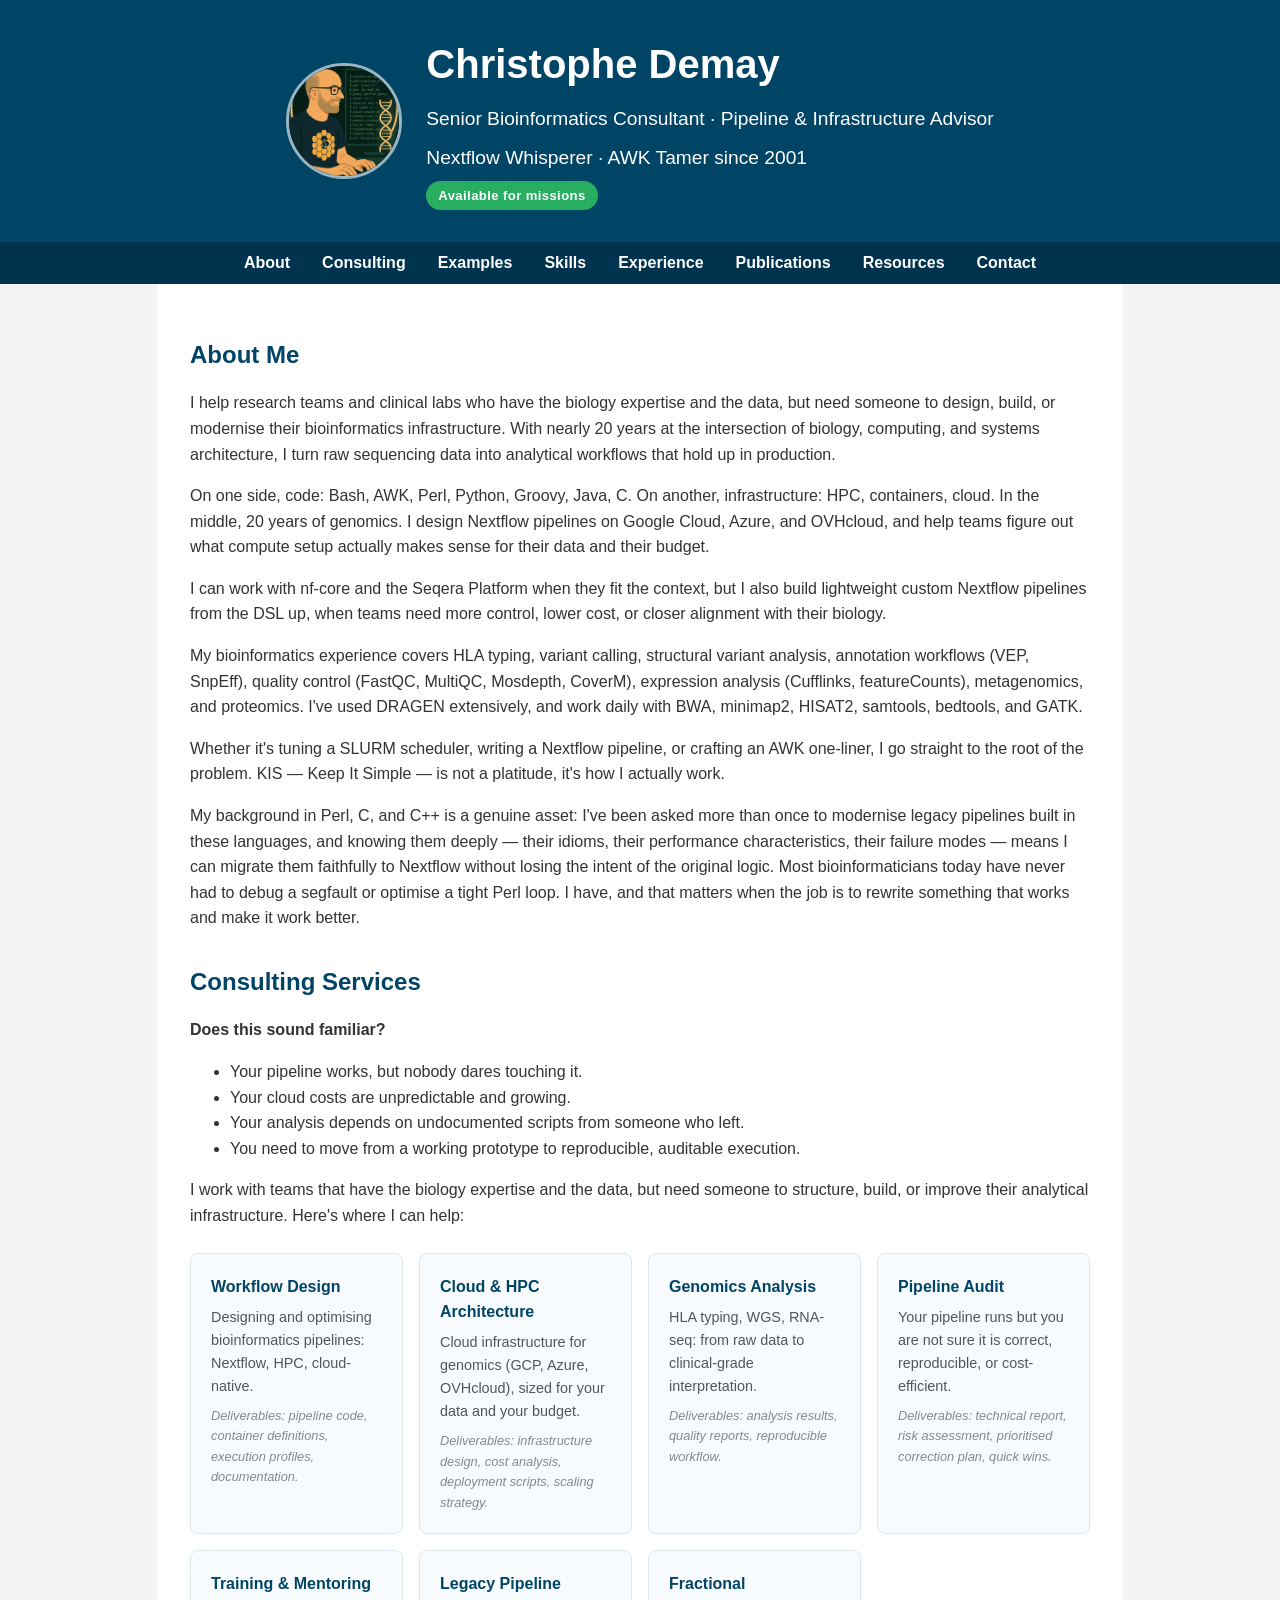
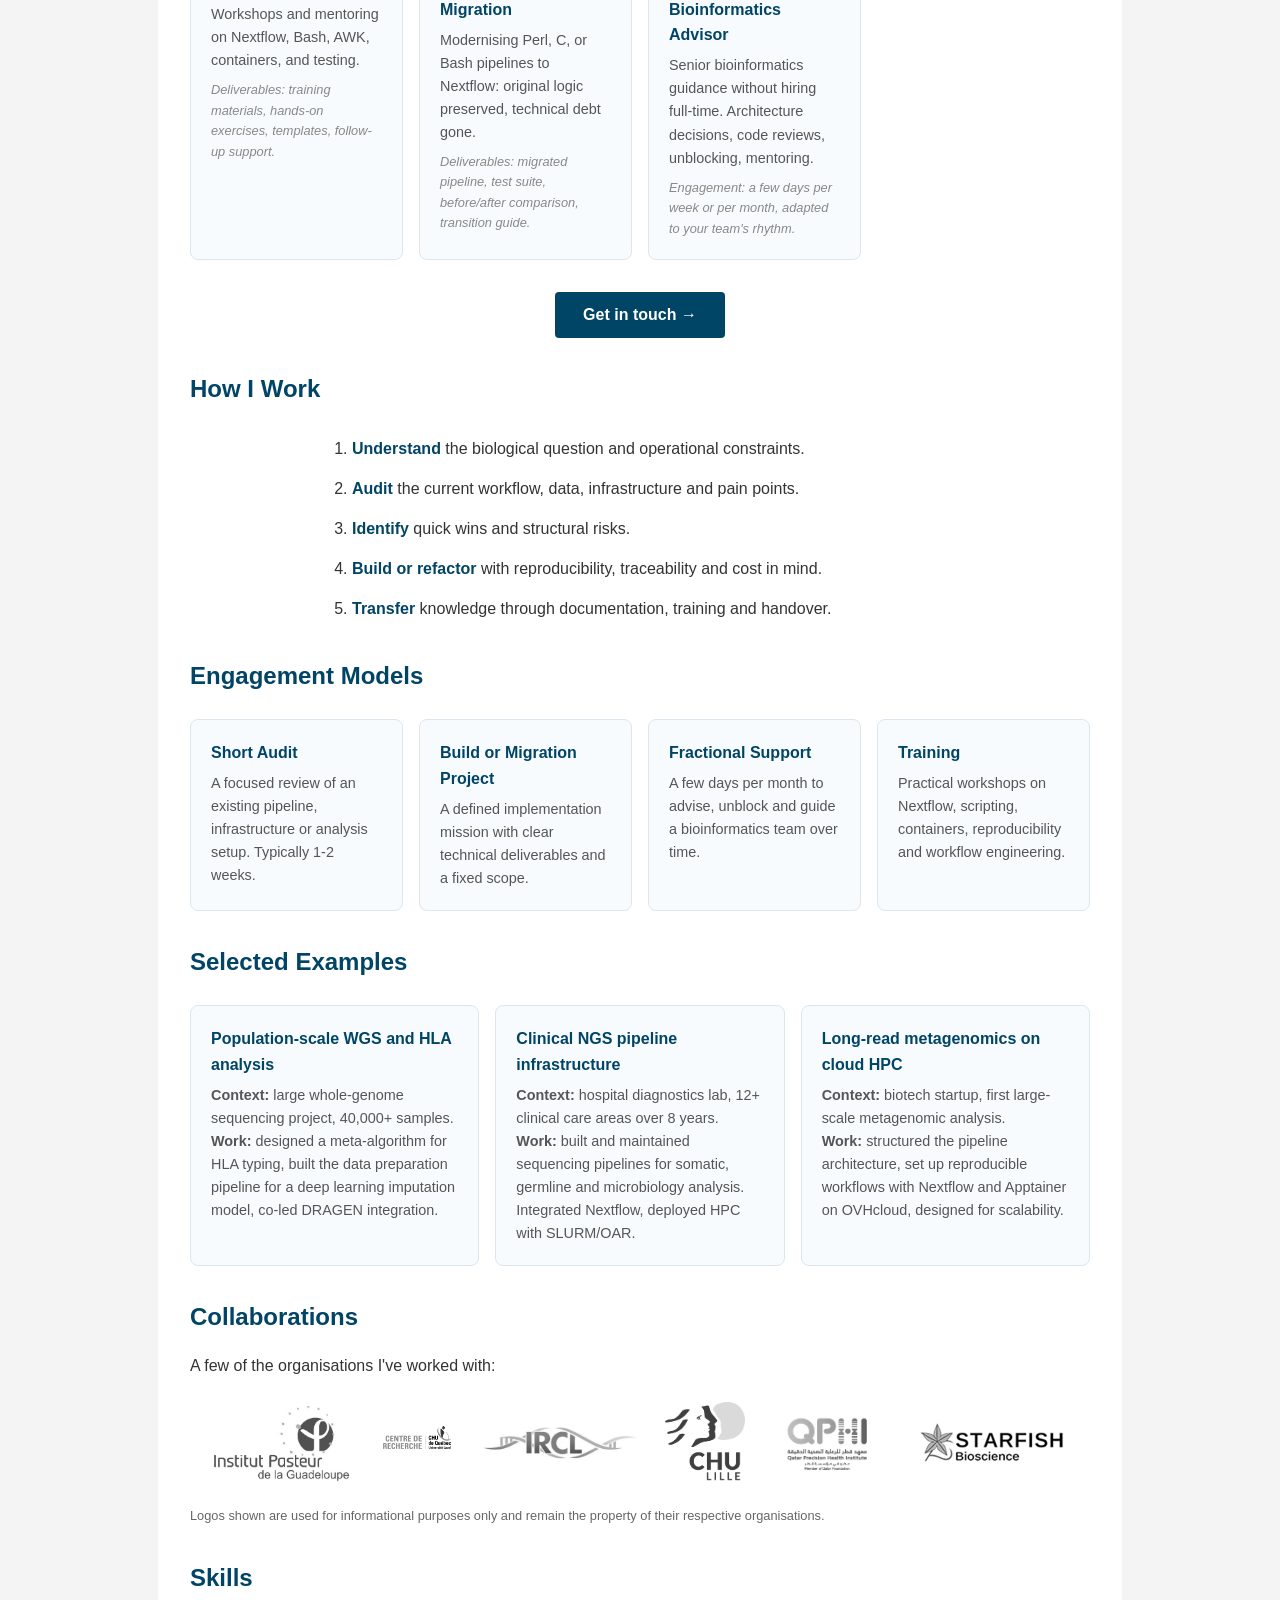
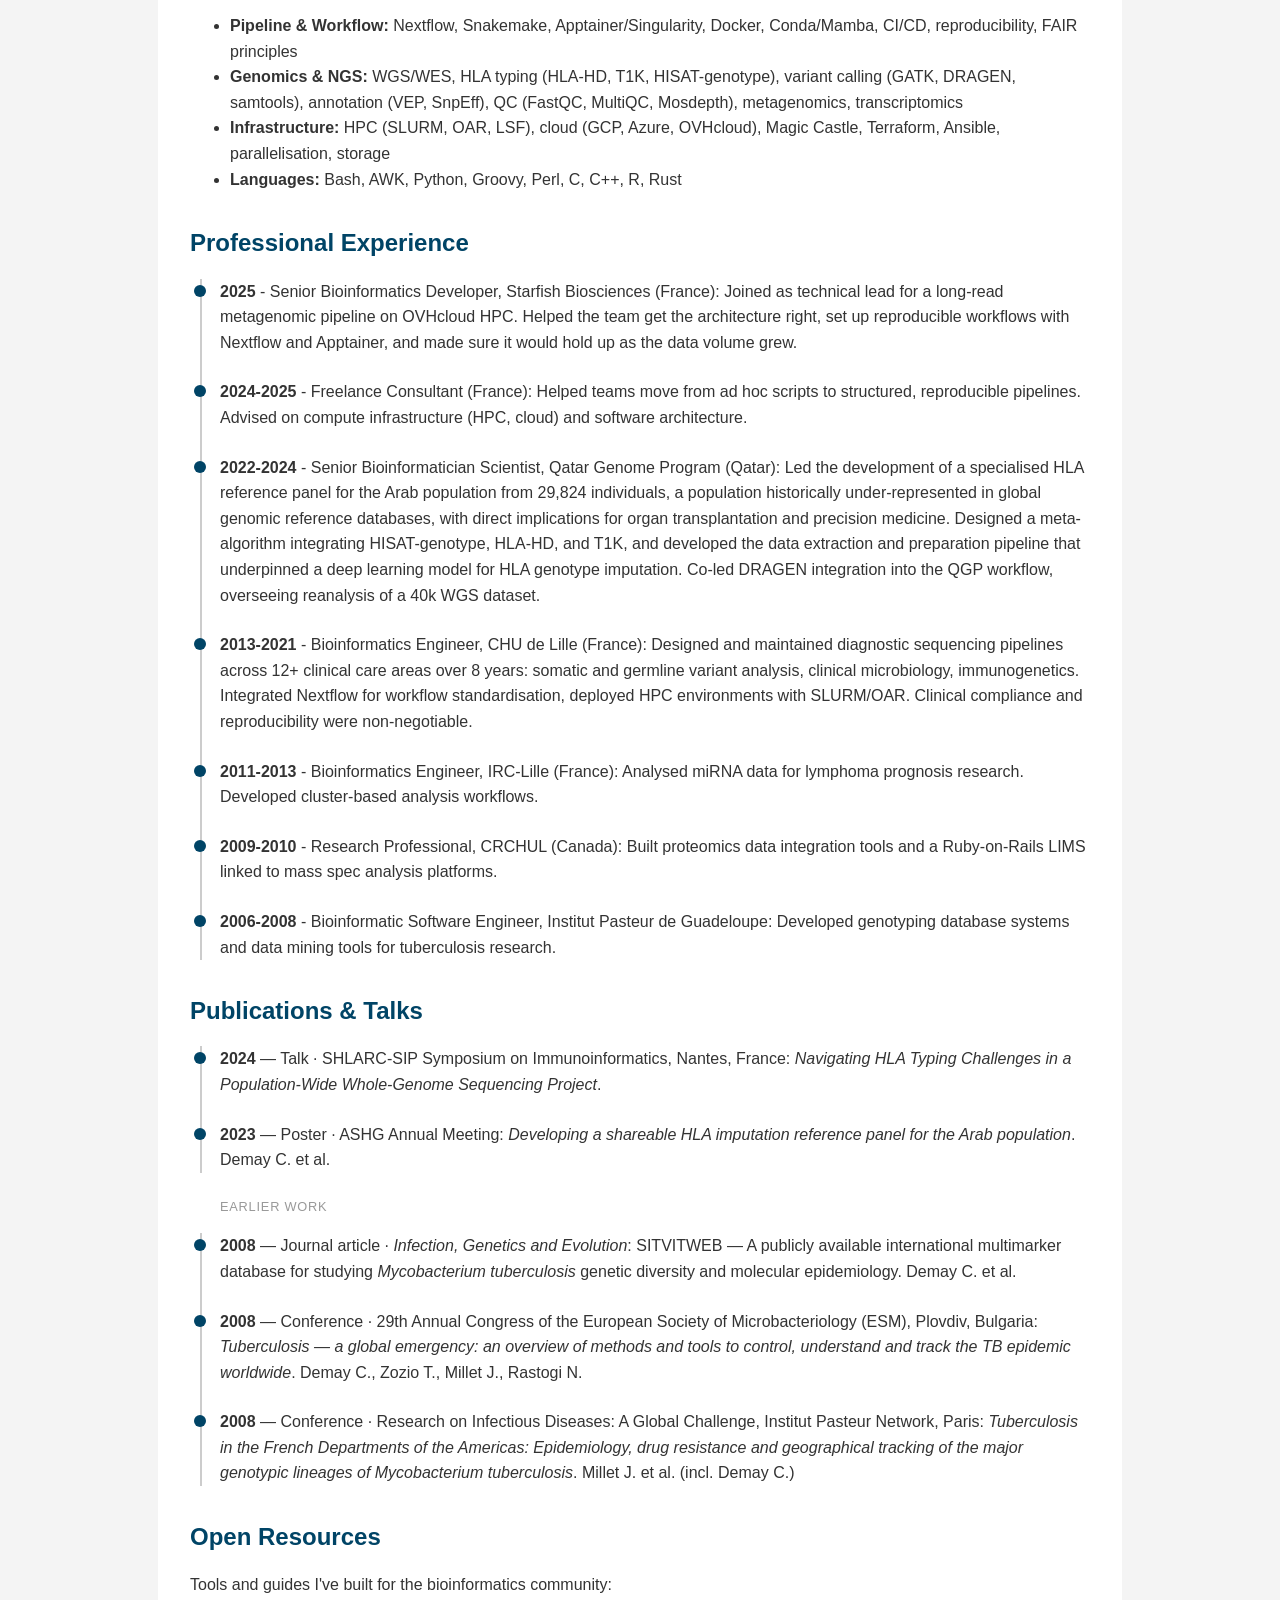
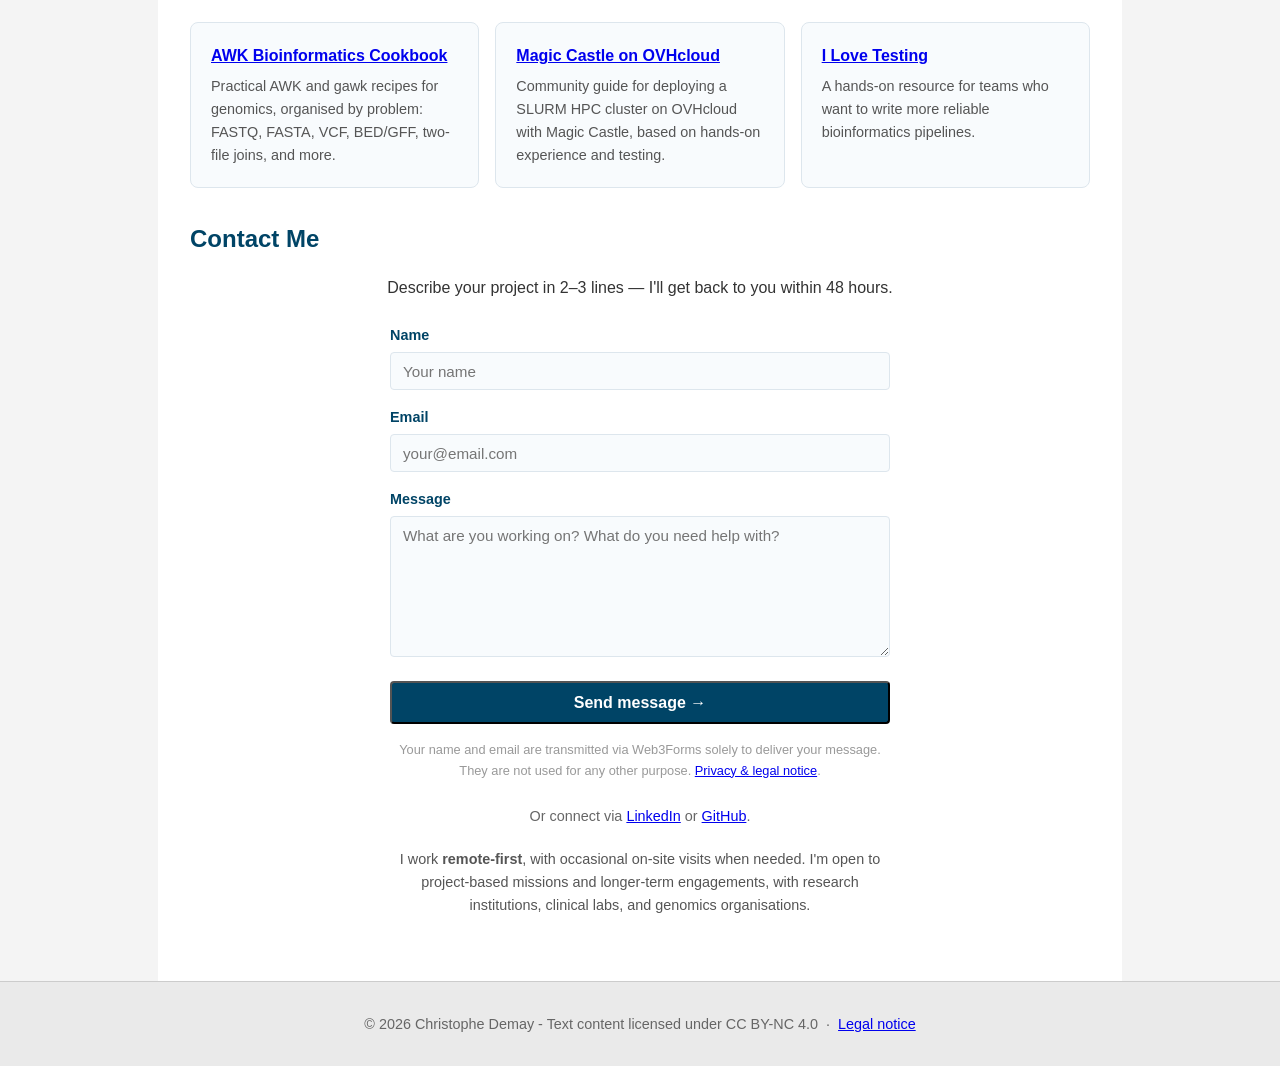
==== commit 6648754f: "feat: add How I Work, Engagement Models, Selected Examples, Fractional Advisor - Add "How I Work" se" ====
--- a/index.html
+++ b/index.html
@@ -87,8 +87,9 @@
     <ul>
       <li><a href="#about">About</a></li>
       <li><a href="#consulting">Consulting</a></li>
+      <li><a href="#examples">Examples</a></li>
       <li><a href="#skills">Skills</a></li>
-      <li><a href="#projects">Projects</a></li>
+      <li><a href="#projects">Experience</a></li>
       <li><a href="#publications">Publications</a></li>
       <li><a href="#resources">Resources</a></li>
       <li><a href="#contact">Contact</a></li>
@@ -159,10 +160,69 @@
           <p>Modernising Perl, C, or Bash pipelines to Nextflow: original logic preserved, technical debt gone.</p>
           <p class="card-deliverables">Deliverables: migrated pipeline, test suite, before/after comparison, transition guide.</p>
         </div>
+        <div class="card">
+          <h3>Fractional Bioinformatics Advisor</h3>
+          <p>Senior bioinformatics guidance without hiring full-time. Architecture decisions, code reviews, unblocking, mentoring.</p>
+          <p class="card-deliverables">Engagement: a few days per week or per month, adapted to your team's rhythm.</p>
+        </div>
       </div>
       <p style="text-align: center; margin-top: 1.5rem;">
         <a href="#contact" class="btn-cta">Get in touch →</a>
       </p>
+    </section>
+
+    <section id="how-i-work">
+      <h2>How I Work</h2>
+      <ol class="how-steps">
+        <li><strong>Understand</strong> the biological question and operational constraints.</li>
+        <li><strong>Audit</strong> the current workflow, data, infrastructure and pain points.</li>
+        <li><strong>Identify</strong> quick wins and structural risks.</li>
+        <li><strong>Build or refactor</strong> with reproducibility, traceability and cost in mind.</li>
+        <li><strong>Transfer</strong> knowledge through documentation, training and handover.</li>
+      </ol>
+    </section>
+
+    <section id="engagement">
+      <h2>Engagement Models</h2>
+      <div class="service-cards">
+        <div class="card">
+          <h3>Short Audit</h3>
+          <p>A focused review of an existing pipeline, infrastructure or analysis setup. Typically 1-2 weeks.</p>
+        </div>
+        <div class="card">
+          <h3>Build or Migration Project</h3>
+          <p>A defined implementation mission with clear technical deliverables and a fixed scope.</p>
+        </div>
+        <div class="card">
+          <h3>Fractional Support</h3>
+          <p>A few days per month to advise, unblock and guide a bioinformatics team over time.</p>
+        </div>
+        <div class="card">
+          <h3>Training</h3>
+          <p>Practical workshops on Nextflow, scripting, containers, reproducibility and workflow engineering.</p>
+        </div>
+      </div>
+    </section>
+
+    <section id="examples">
+      <h2>Selected Examples</h2>
+      <div class="service-cards">
+        <div class="card">
+          <h3>Population-scale WGS and HLA analysis</h3>
+          <p><strong>Context:</strong> large whole-genome sequencing project, 40,000+ samples.</p>
+          <p><strong>Work:</strong> designed a meta-algorithm for HLA typing, built the data preparation pipeline for a deep learning imputation model, co-led DRAGEN integration.</p>
+        </div>
+        <div class="card">
+          <h3>Clinical NGS pipeline infrastructure</h3>
+          <p><strong>Context:</strong> hospital diagnostics lab, 12+ clinical care areas over 8 years.</p>
+          <p><strong>Work:</strong> built and maintained sequencing pipelines for somatic, germline and microbiology analysis. Integrated Nextflow, deployed HPC with SLURM/OAR.</p>
+        </div>
+        <div class="card">
+          <h3>Long-read metagenomics on cloud HPC</h3>
+          <p><strong>Context:</strong> biotech startup, first large-scale metagenomic analysis.</p>
+          <p><strong>Work:</strong> structured the pipeline architecture, set up reproducible workflows with Nextflow and Apptainer on OVHcloud, designed for scalability.</p>
+        </div>
+      </div>
     </section>
 
     <section id="collaborations">
--- a/style.css
+++ b/style.css
@@ -175,6 +175,23 @@
   font-size: 0.8rem !important;
   color: #888 !important;
   font-style: italic;
+}
+
+.how-steps {
+  max-width: 600px;
+  margin: 1.5rem auto;
+  padding-left: 1.5rem;
+  line-height: 2;
+  font-size: 1rem;
+  color: #333;
+}
+
+.how-steps li {
+  margin-bottom: 0.5rem;
+}
+
+.how-steps strong {
+  color: #004466;
 }
 
   /* Logo grid for collaborations */
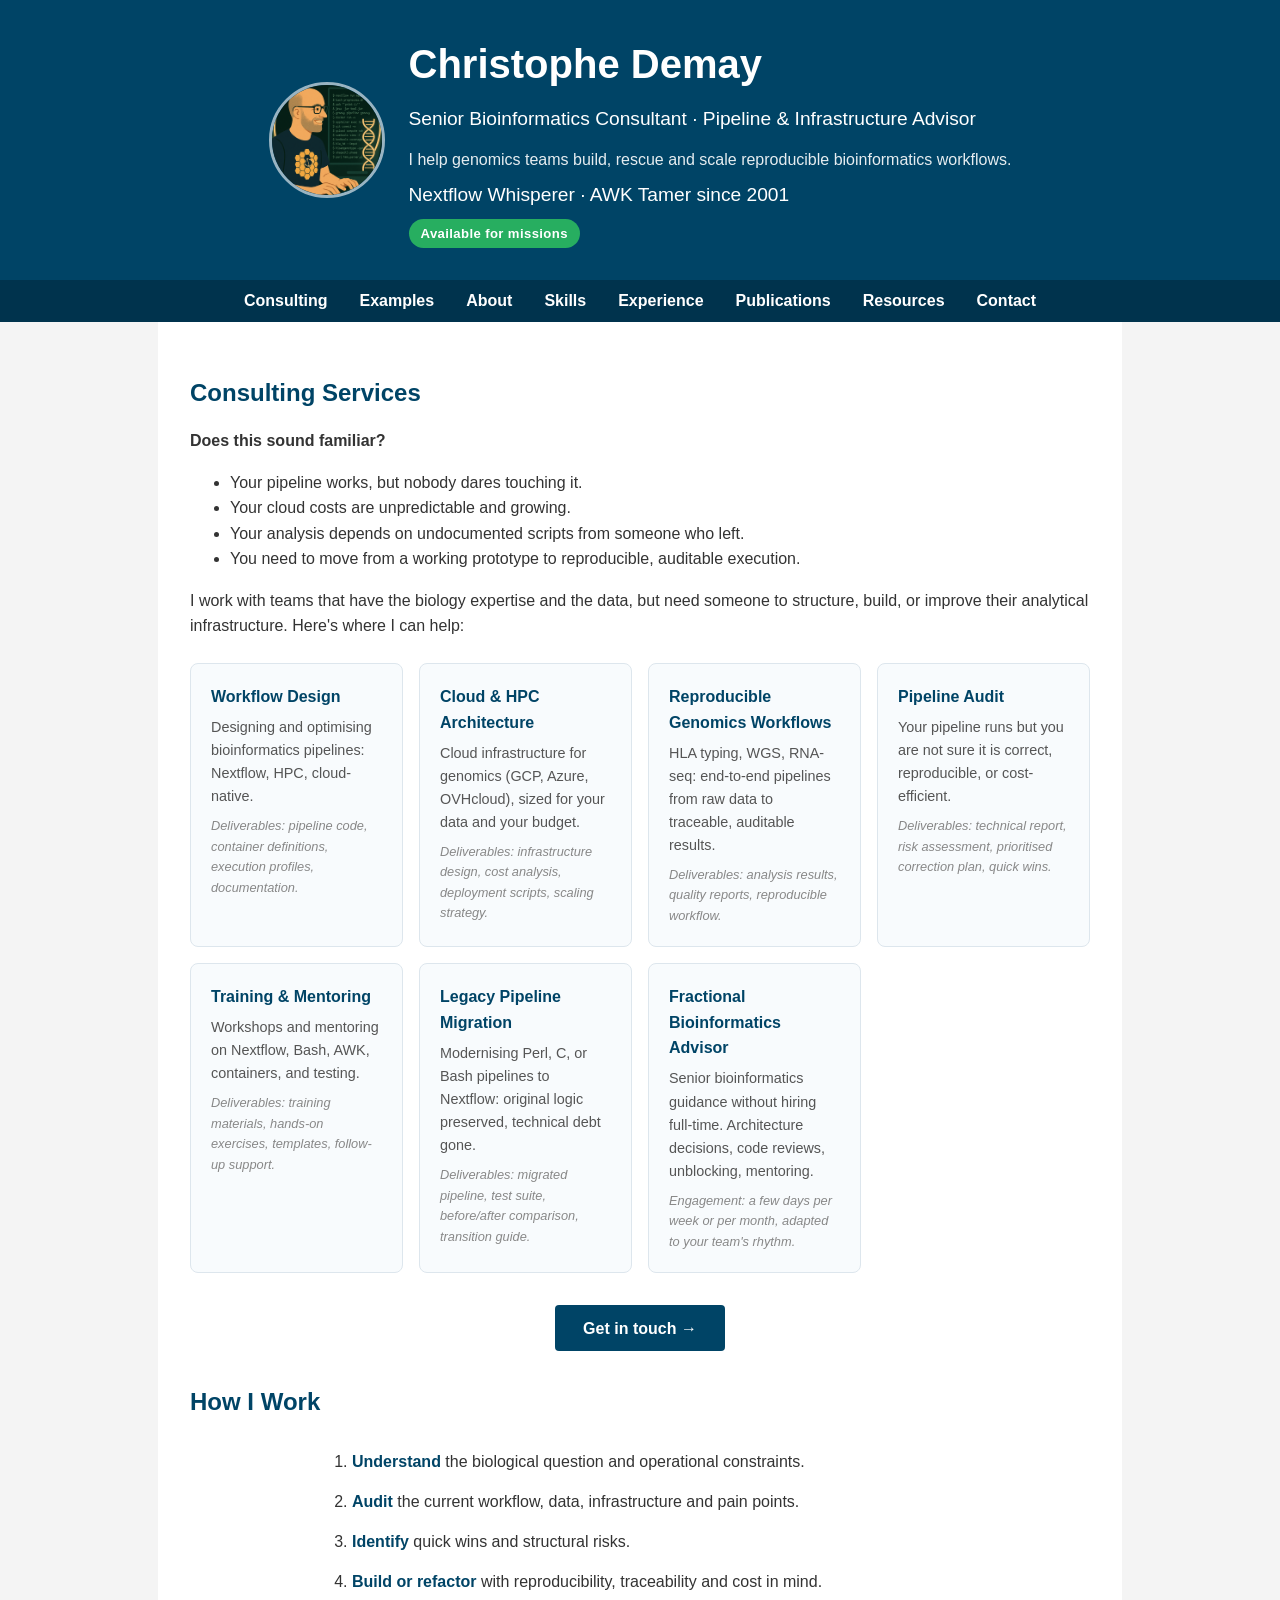
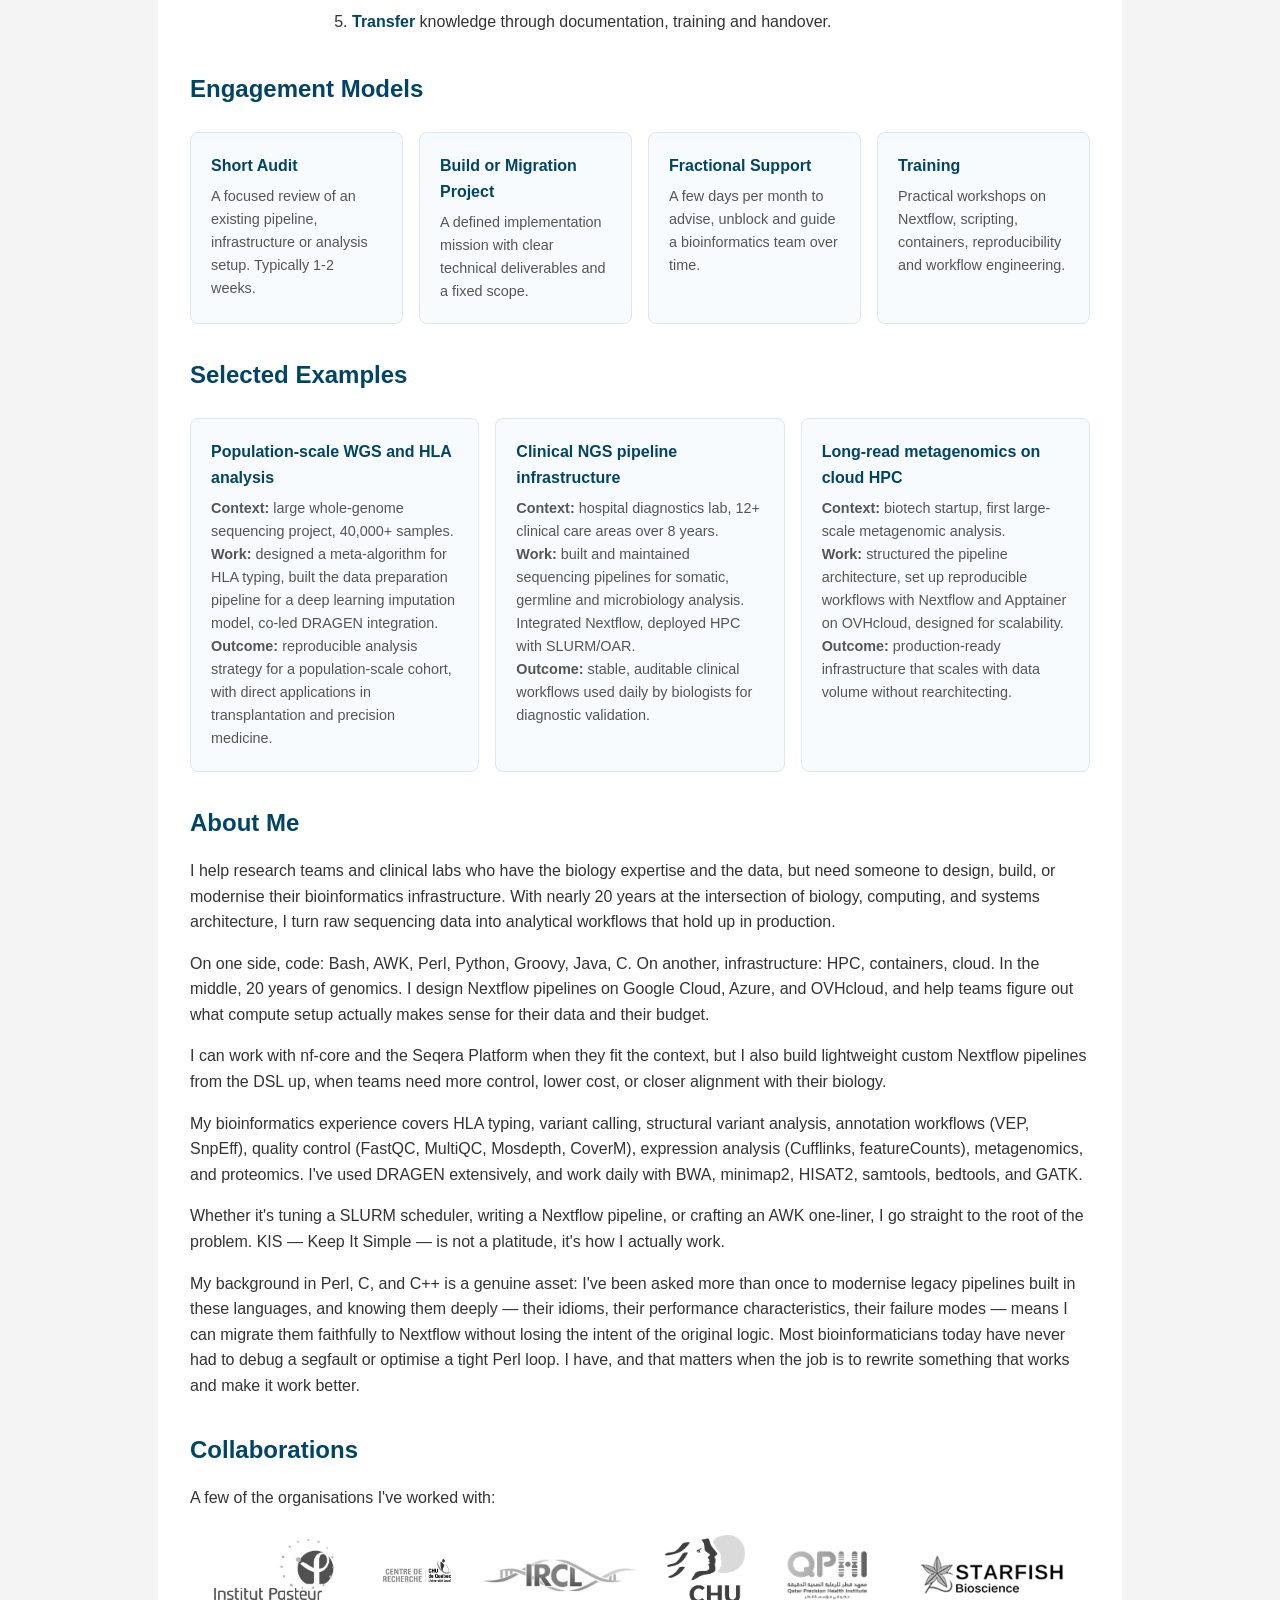
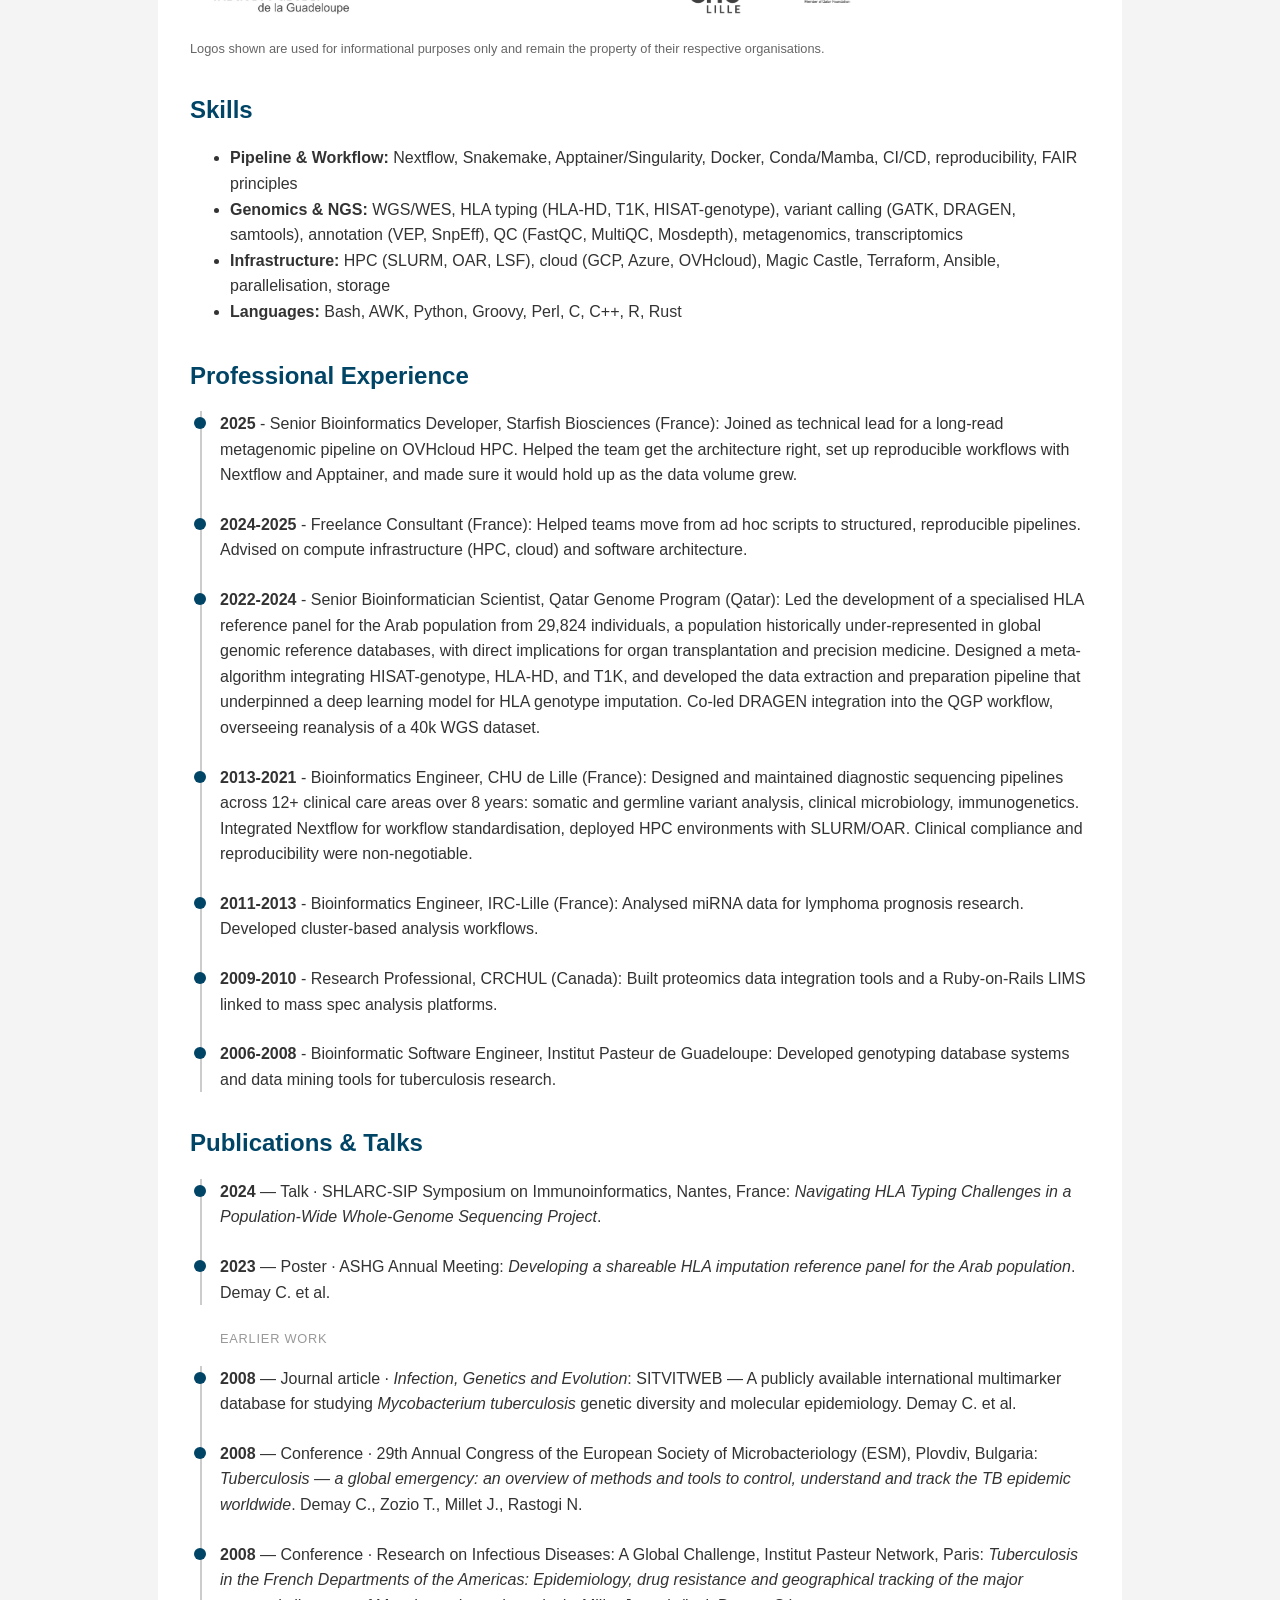
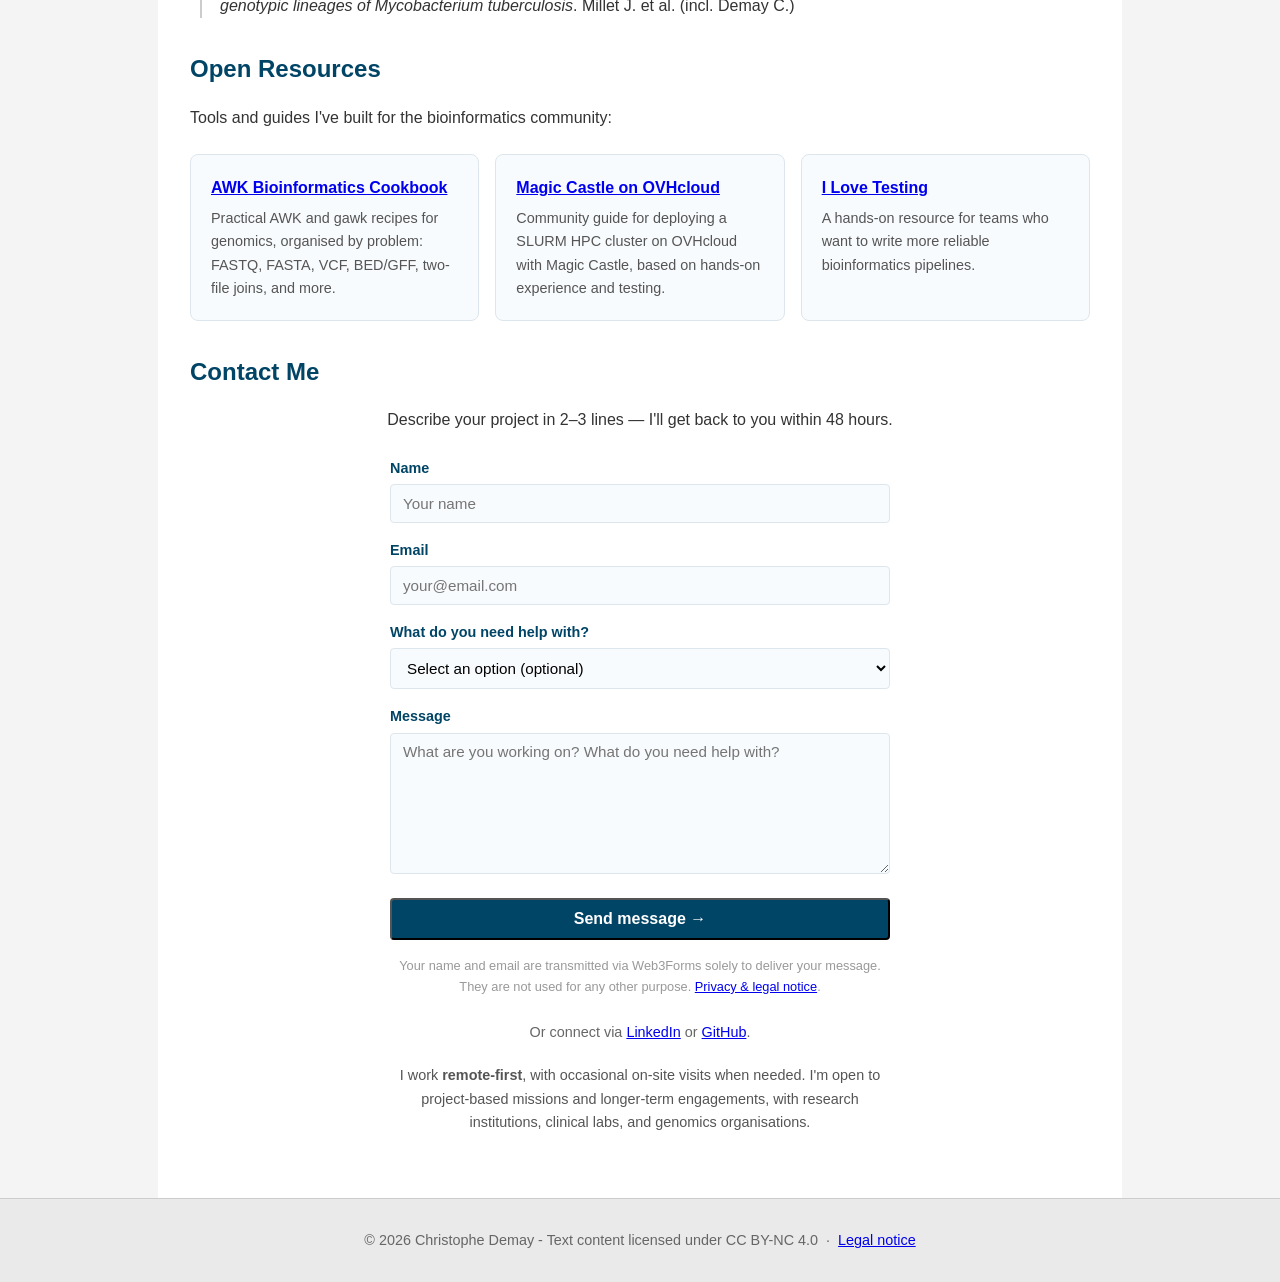
==== commit eb274820: "feat: reorder page for conversion, add outcomes and qualify form - Move Consulting/How I Work/Engage" ====
--- a/index.html
+++ b/index.html
@@ -77,6 +77,7 @@
       <div class="header-text">
         <h1>Christophe Demay</h1>
         <p>Senior Bioinformatics Consultant · Pipeline & Infrastructure Advisor</p>
+        <p class="header-promise">I help genomics teams build, rescue and scale reproducible bioinformatics workflows.</p>
         <p>Nextflow Whisperer · AWK Tamer since 2001</p>
         <span class="badge-available">Available for missions</span>
       </div>
@@ -85,9 +86,9 @@
 
   <nav>
     <ul>
-      <li><a href="#about">About</a></li>
       <li><a href="#consulting">Consulting</a></li>
       <li><a href="#examples">Examples</a></li>
+      <li><a href="#about">About</a></li>
       <li><a href="#skills">Skills</a></li>
       <li><a href="#projects">Experience</a></li>
       <li><a href="#publications">Publications</a></li>
@@ -97,28 +98,6 @@
   </nav>
 
   <main>
-    <section id="about">
-      <h2>About Me</h2>
-      <p>
-        I help research teams and clinical labs who have the biology expertise and the data, but need someone to design, build, or modernise their bioinformatics infrastructure. With nearly 20 years at the intersection of biology, computing, and systems architecture, I turn raw sequencing data into analytical workflows that hold up in production.
-      </p>
-      <p>
-        On one side, code: Bash, AWK, Perl, Python, Groovy, Java, C. On another, infrastructure: HPC, containers, cloud. In the middle, 20 years of genomics. I design Nextflow pipelines on Google Cloud, Azure, and OVHcloud, and help teams figure out what compute setup actually makes sense for their data and their budget.
-      </p>
-      <p>
-        I can work with nf-core and the Seqera Platform when they fit the context, but I also build lightweight custom Nextflow pipelines from the DSL up, when teams need more control, lower cost, or closer alignment with their biology.
-      </p>
-      <p>
-        My bioinformatics experience covers HLA typing, variant calling, structural variant analysis, annotation workflows (VEP, SnpEff), quality control (FastQC, MultiQC, Mosdepth, CoverM), expression analysis (Cufflinks, featureCounts), metagenomics, and proteomics. I've used DRAGEN extensively, and work daily with BWA, minimap2, HISAT2, samtools, bedtools, and GATK.
-      </p>
-      <p>
-        Whether it's tuning a SLURM scheduler, writing a Nextflow pipeline, or crafting an AWK one-liner, I go straight to the root of the problem. KIS — Keep It Simple — is not a platitude, it's how I actually work.
-      </p>
-      <p>
-        My background in Perl, C, and C++ is a genuine asset: I've been asked more than once to modernise legacy pipelines built in these languages, and knowing them deeply — their idioms, their performance characteristics, their failure modes — means I can migrate them faithfully to Nextflow without losing the intent of the original logic. Most bioinformaticians today have never had to debug a segfault or optimise a tight Perl loop. I have, and that matters when the job is to rewrite something that works and make it work better.
-      </p>
-    </section>
-
     <section id="consulting">
       <h2>Consulting Services</h2>
       <p><strong>Does this sound familiar?</strong></p>
@@ -141,8 +120,8 @@
           <p class="card-deliverables">Deliverables: infrastructure design, cost analysis, deployment scripts, scaling strategy.</p>
         </div>
         <div class="card">
-          <h3>Genomics Analysis</h3>
-          <p>HLA typing, WGS, RNA-seq: from raw data to clinical-grade interpretation.</p>
+          <h3>Reproducible Genomics Workflows</h3>
+          <p>HLA typing, WGS, RNA-seq: end-to-end pipelines from raw data to traceable, auditable results.</p>
           <p class="card-deliverables">Deliverables: analysis results, quality reports, reproducible workflow.</p>
         </div>
         <div class="card">
@@ -211,18 +190,43 @@
           <h3>Population-scale WGS and HLA analysis</h3>
           <p><strong>Context:</strong> large whole-genome sequencing project, 40,000+ samples.</p>
           <p><strong>Work:</strong> designed a meta-algorithm for HLA typing, built the data preparation pipeline for a deep learning imputation model, co-led DRAGEN integration.</p>
+          <p><strong>Outcome:</strong> reproducible analysis strategy for a population-scale cohort, with direct applications in transplantation and precision medicine.</p>
         </div>
         <div class="card">
           <h3>Clinical NGS pipeline infrastructure</h3>
           <p><strong>Context:</strong> hospital diagnostics lab, 12+ clinical care areas over 8 years.</p>
           <p><strong>Work:</strong> built and maintained sequencing pipelines for somatic, germline and microbiology analysis. Integrated Nextflow, deployed HPC with SLURM/OAR.</p>
+          <p><strong>Outcome:</strong> stable, auditable clinical workflows used daily by biologists for diagnostic validation.</p>
         </div>
         <div class="card">
           <h3>Long-read metagenomics on cloud HPC</h3>
           <p><strong>Context:</strong> biotech startup, first large-scale metagenomic analysis.</p>
           <p><strong>Work:</strong> structured the pipeline architecture, set up reproducible workflows with Nextflow and Apptainer on OVHcloud, designed for scalability.</p>
-        </div>
-      </div>
+          <p><strong>Outcome:</strong> production-ready infrastructure that scales with data volume without rearchitecting.</p>
+        </div>
+      </div>
+    </section>
+
+    <section id="about">
+      <h2>About Me</h2>
+      <p>
+        I help research teams and clinical labs who have the biology expertise and the data, but need someone to design, build, or modernise their bioinformatics infrastructure. With nearly 20 years at the intersection of biology, computing, and systems architecture, I turn raw sequencing data into analytical workflows that hold up in production.
+      </p>
+      <p>
+        On one side, code: Bash, AWK, Perl, Python, Groovy, Java, C. On another, infrastructure: HPC, containers, cloud. In the middle, 20 years of genomics. I design Nextflow pipelines on Google Cloud, Azure, and OVHcloud, and help teams figure out what compute setup actually makes sense for their data and their budget.
+      </p>
+      <p>
+        I can work with nf-core and the Seqera Platform when they fit the context, but I also build lightweight custom Nextflow pipelines from the DSL up, when teams need more control, lower cost, or closer alignment with their biology.
+      </p>
+      <p>
+        My bioinformatics experience covers HLA typing, variant calling, structural variant analysis, annotation workflows (VEP, SnpEff), quality control (FastQC, MultiQC, Mosdepth, CoverM), expression analysis (Cufflinks, featureCounts), metagenomics, and proteomics. I've used DRAGEN extensively, and work daily with BWA, minimap2, HISAT2, samtools, bedtools, and GATK.
+      </p>
+      <p>
+        Whether it's tuning a SLURM scheduler, writing a Nextflow pipeline, or crafting an AWK one-liner, I go straight to the root of the problem. KIS — Keep It Simple — is not a platitude, it's how I actually work.
+      </p>
+      <p>
+        My background in Perl, C, and C++ is a genuine asset: I've been asked more than once to modernise legacy pipelines built in these languages, and knowing them deeply — their idioms, their performance characteristics, their failure modes — means I can migrate them faithfully to Nextflow without losing the intent of the original logic. Most bioinformaticians today have never had to debug a segfault or optimise a tight Perl loop. I have, and that matters when the job is to rewrite something that works and make it work better.
+      </p>
     </section>
 
     <section id="collaborations">
@@ -316,6 +320,19 @@
           <input type="email" id="email" name="email" required placeholder="your@email.com" autocomplete="email" />
         </div>
         <div class="form-group">
+          <label for="need">What do you need help with?</label>
+          <select id="need" name="need">
+            <option value="" selected>Select an option (optional)</option>
+            <option value="Pipeline audit">Pipeline audit</option>
+            <option value="Nextflow development">Nextflow development</option>
+            <option value="Cloud/HPC architecture">Cloud/HPC architecture</option>
+            <option value="Legacy migration">Legacy migration</option>
+            <option value="Training">Training</option>
+            <option value="Fractional advisor">Fractional advisor</option>
+            <option value="Not sure yet">Not sure yet</option>
+          </select>
+        </div>
+        <div class="form-group">
           <label for="message">Message</label>
           <textarea id="message" name="message" rows="5" required placeholder="What are you working on? What do you need help with?"></textarea>
         </div>
--- a/style.css
+++ b/style.css
@@ -175,6 +175,14 @@
   font-size: 0.8rem !important;
   color: #888 !important;
   font-style: italic;
+}
+
+.header-promise {
+  font-size: 1rem;
+  opacity: 0.9;
+  font-weight: 400;
+  margin-top: 0.75rem !important;
+  margin-bottom: 0.25rem !important;
 }
 
 .how-steps {
@@ -283,7 +291,8 @@
 }
 
 .form-group input,
-.form-group textarea {
+.form-group textarea,
+.form-group select {
   padding: 0.6rem 0.75rem;
   border: 1px solid #dde6ed;
   border-radius: 4px;
@@ -294,7 +303,8 @@
 }
 
 .form-group input:focus,
-.form-group textarea:focus {
+.form-group textarea:focus,
+.form-group select:focus {
   outline: none;
   border-color: #004466;
   background: #fff;
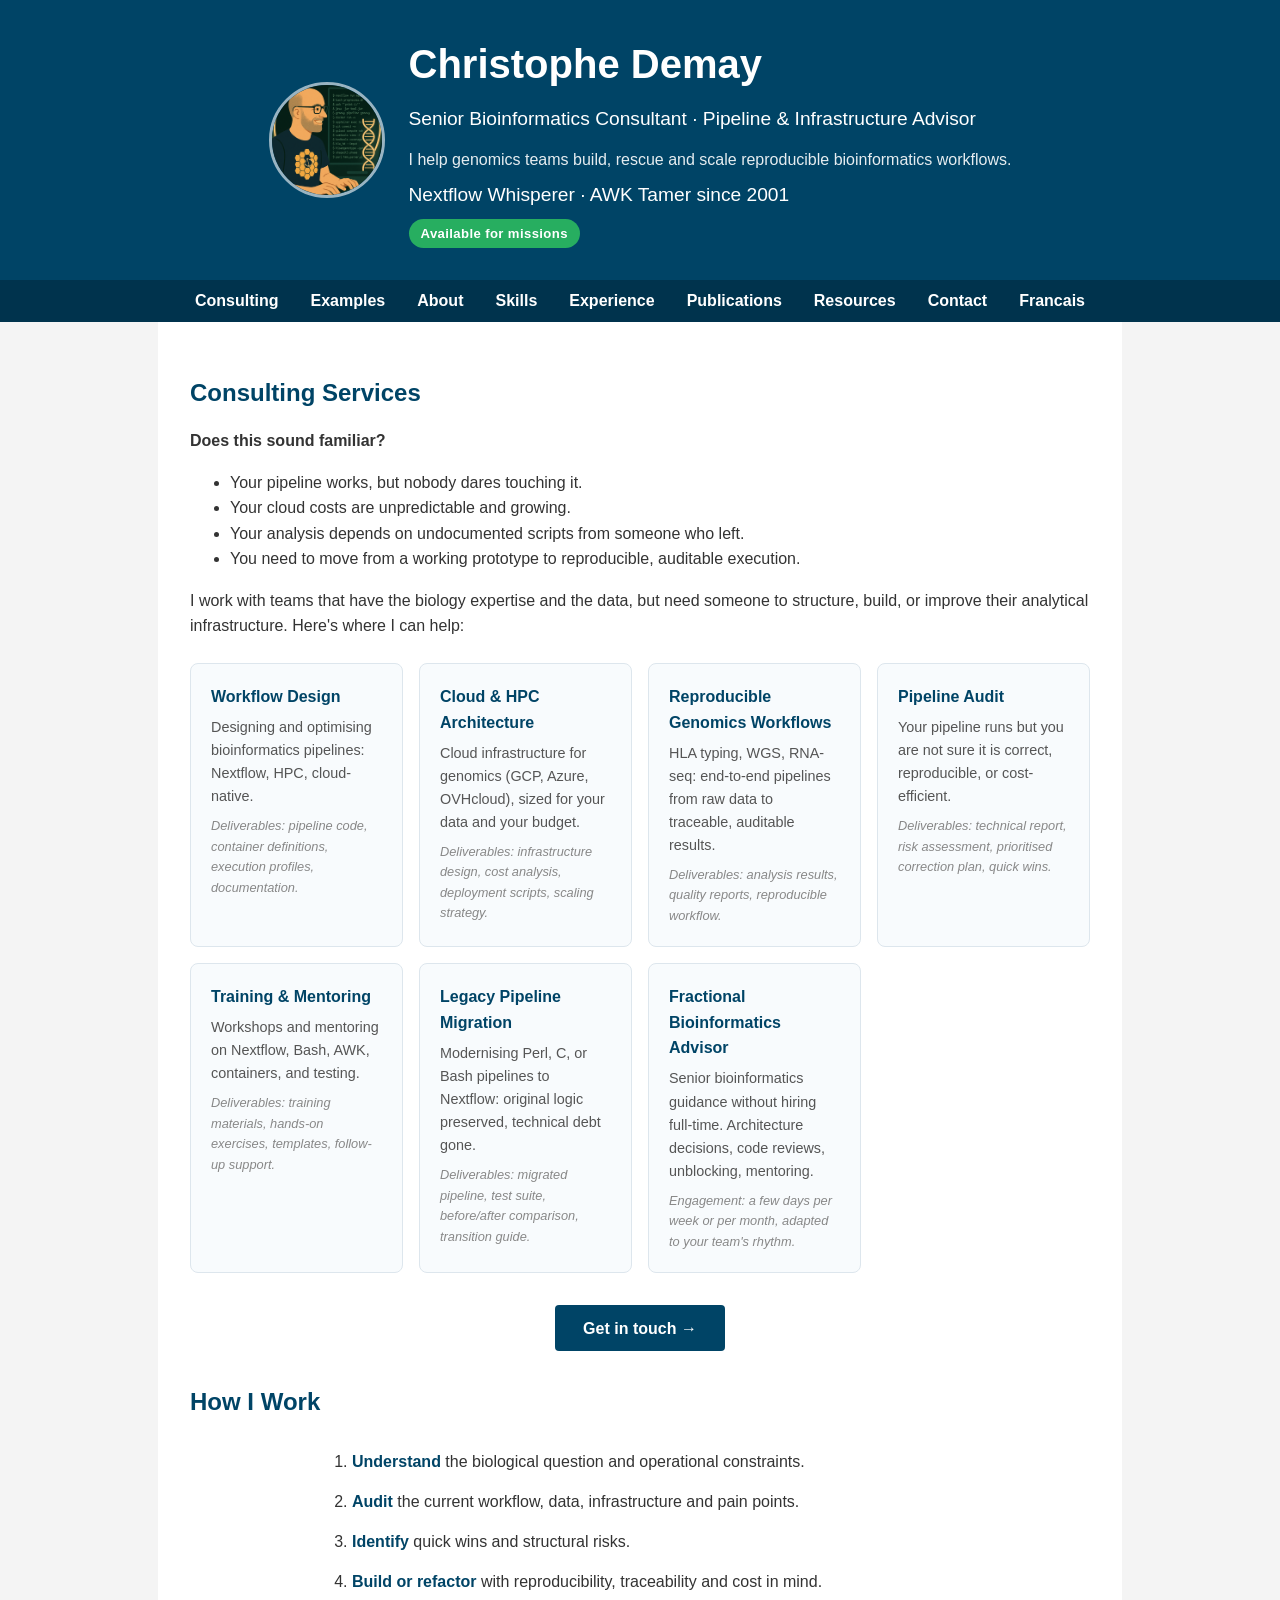
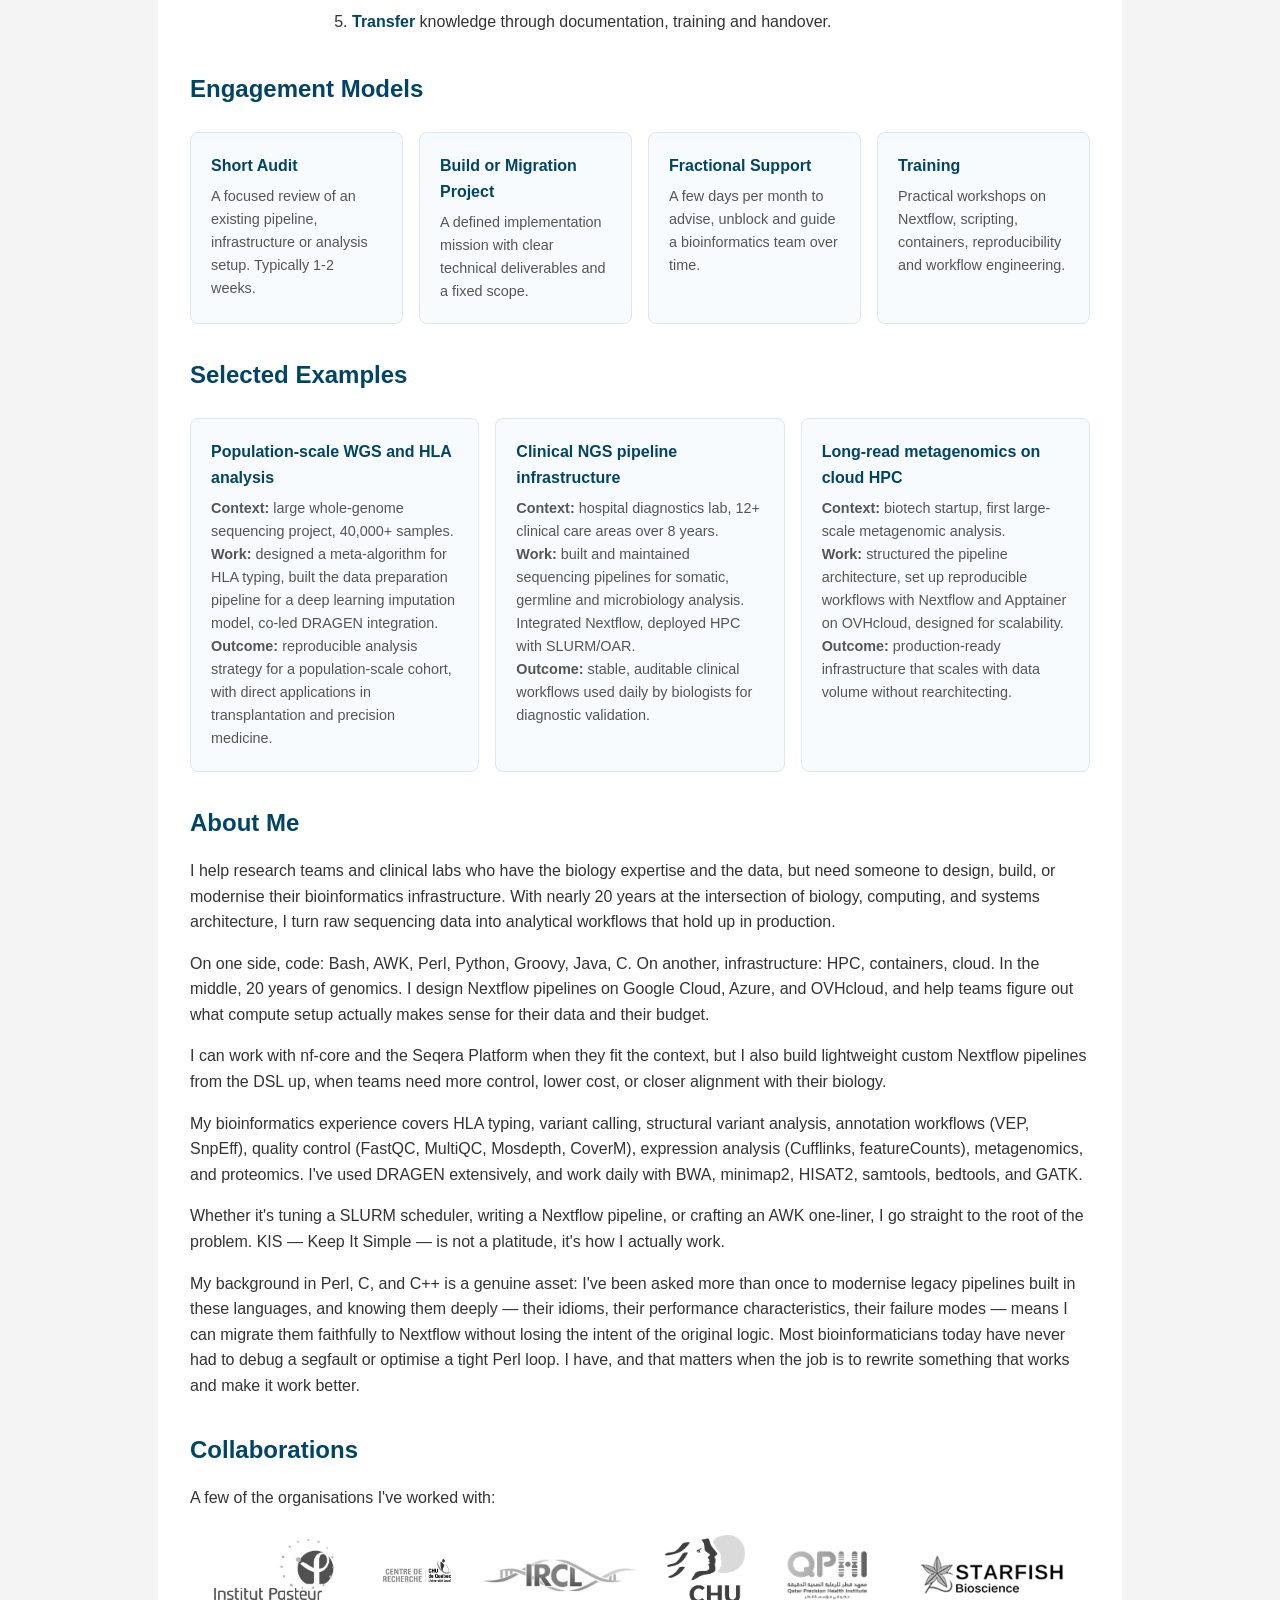
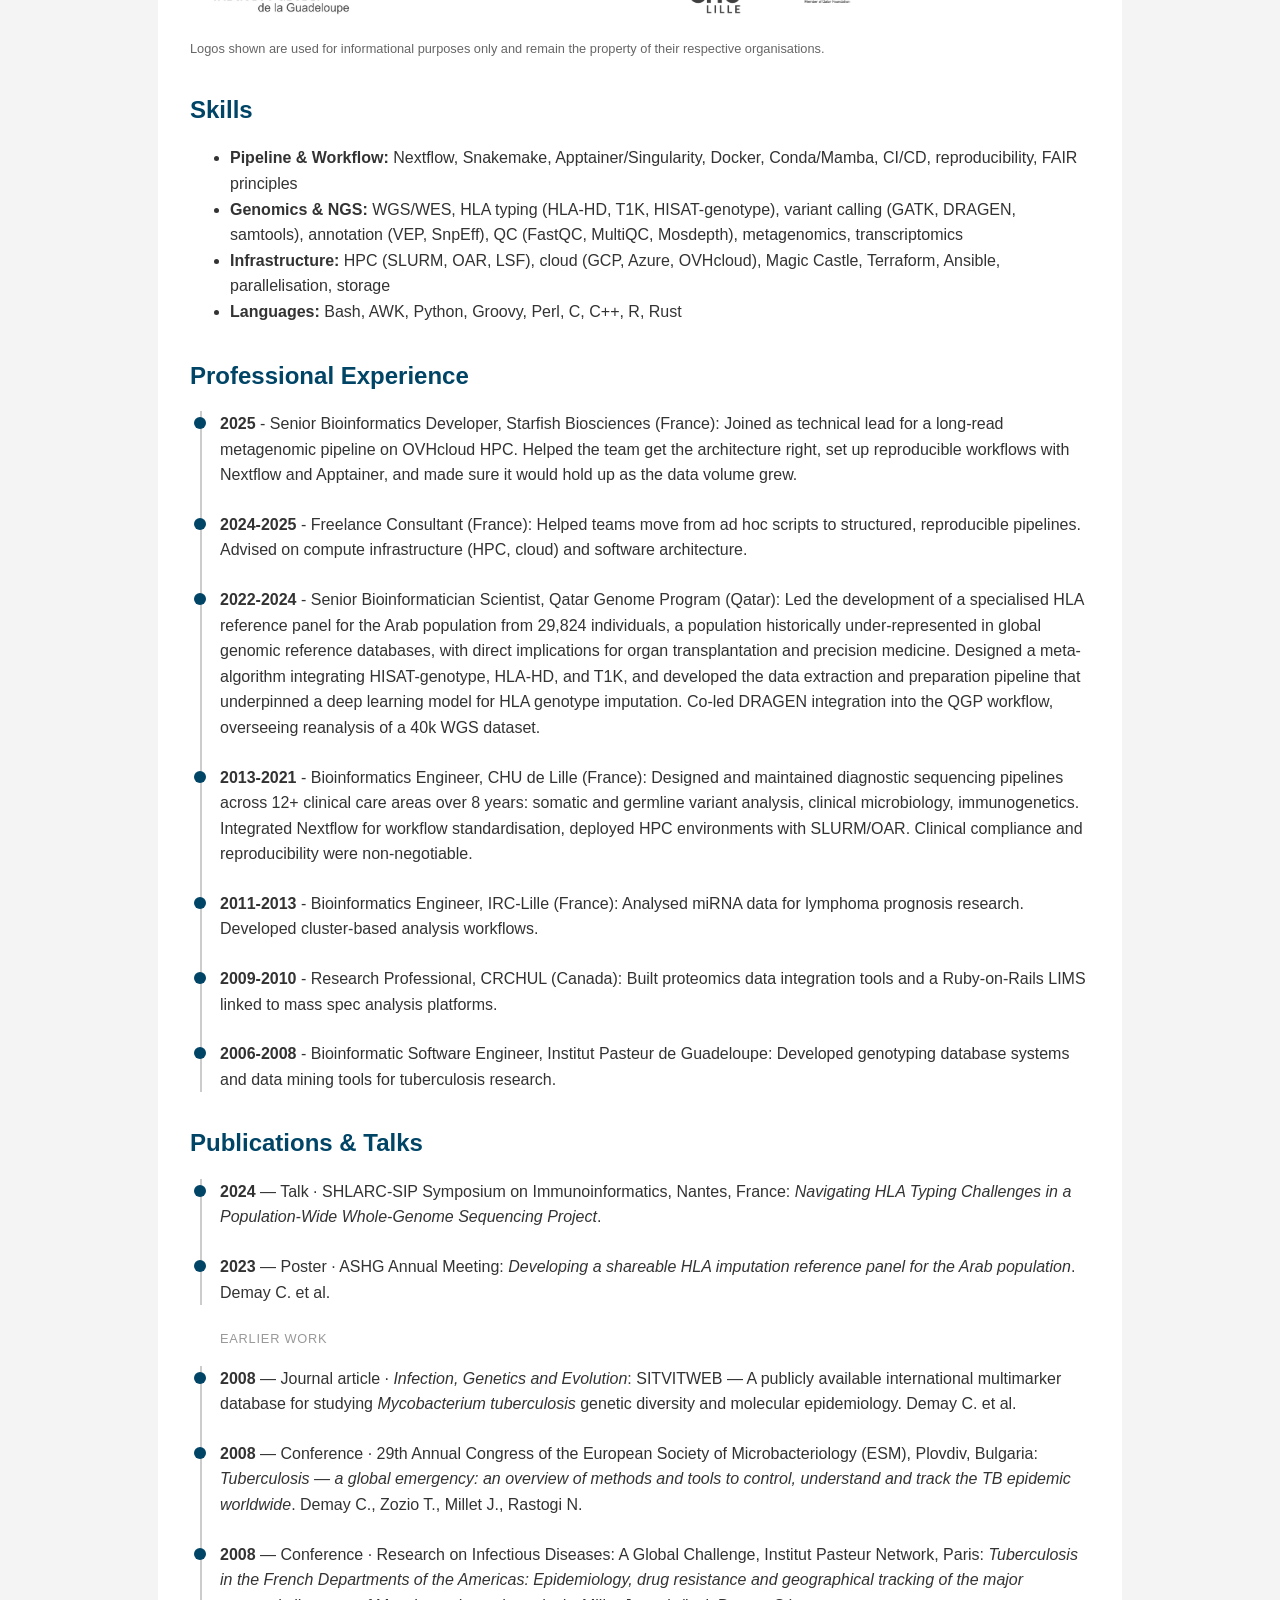
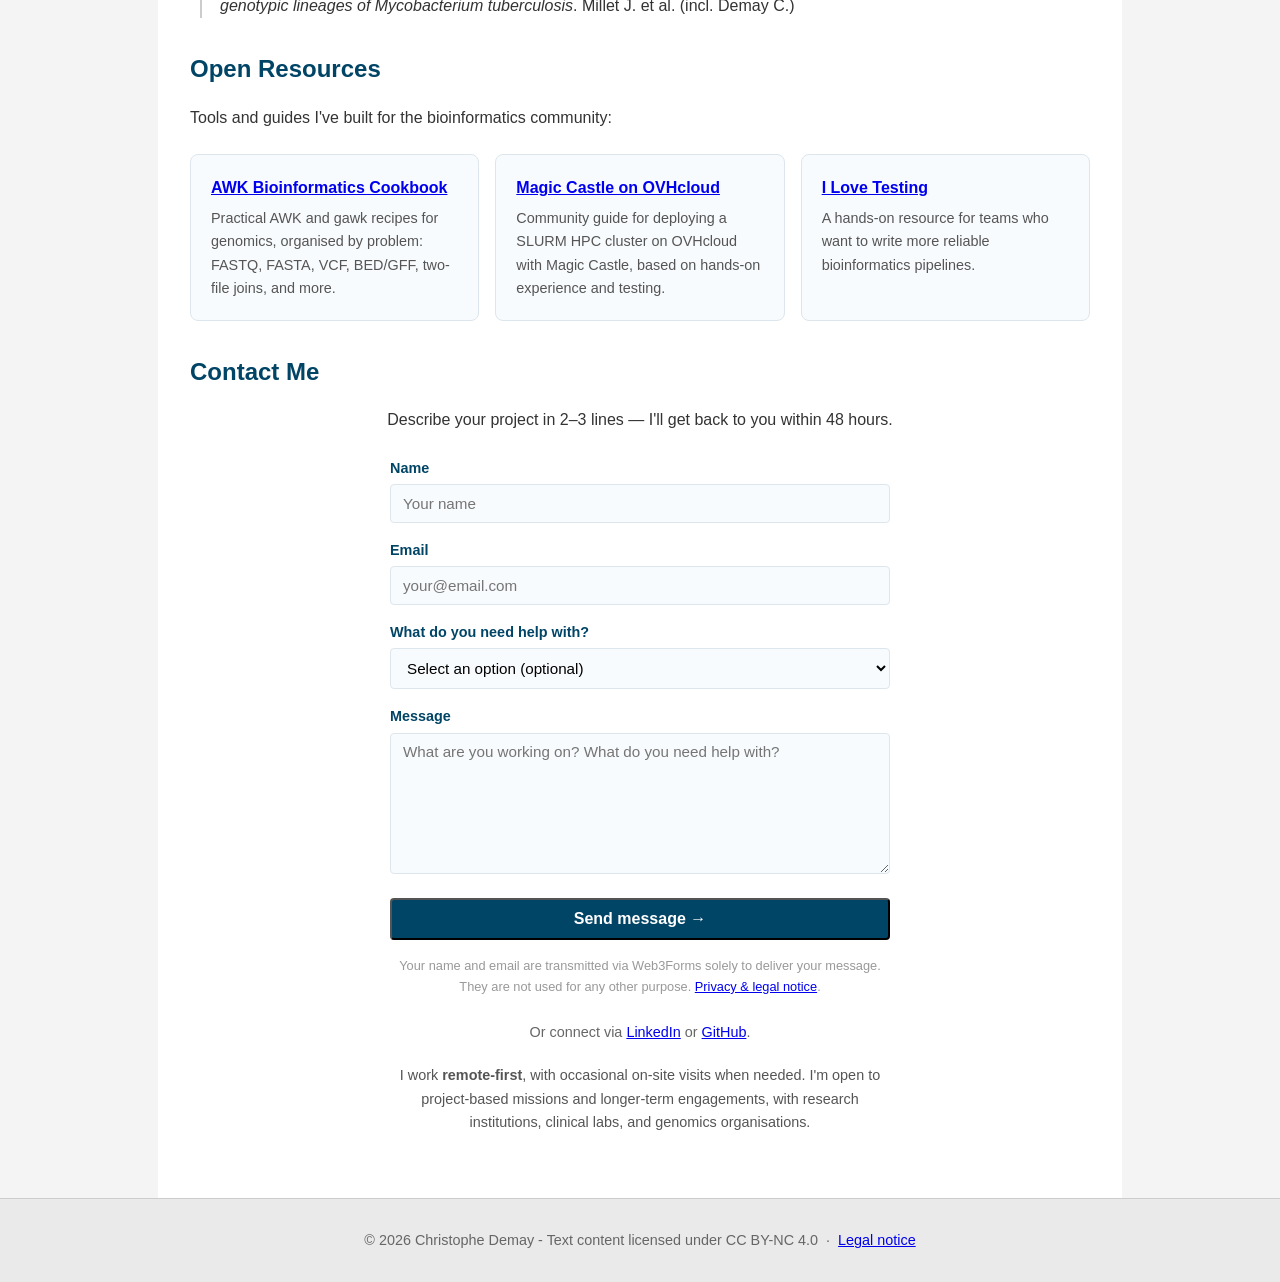
==== commit ed9c67dd: "feat: add French landing page for client acquisition Create fr.html with commercial-oriented French " ====
--- a/index.html
+++ b/index.html
@@ -11,6 +11,8 @@
   <link rel="stylesheet" href="style.css" />
   <link rel="icon" href="favico.ico" />
   <link rel="canonical" href="https://chrstphdm.github.io/" />
+  <link rel="alternate" hreflang="en" href="https://chrstphdm.github.io/" />
+  <link rel="alternate" hreflang="fr" href="https://chrstphdm.github.io/fr.html" />
   <link rel="preconnect" href="https://www.googletagmanager.com" />
   <meta name="theme-color" content="#004466" />
   <meta property="og:type" content="profile" />
@@ -94,6 +96,7 @@
       <li><a href="#publications">Publications</a></li>
       <li><a href="#resources">Resources</a></li>
       <li><a href="#contact">Contact</a></li>
+      <li><a href="fr.html">Francais</a></li>
     </ul>
   </nav>
 
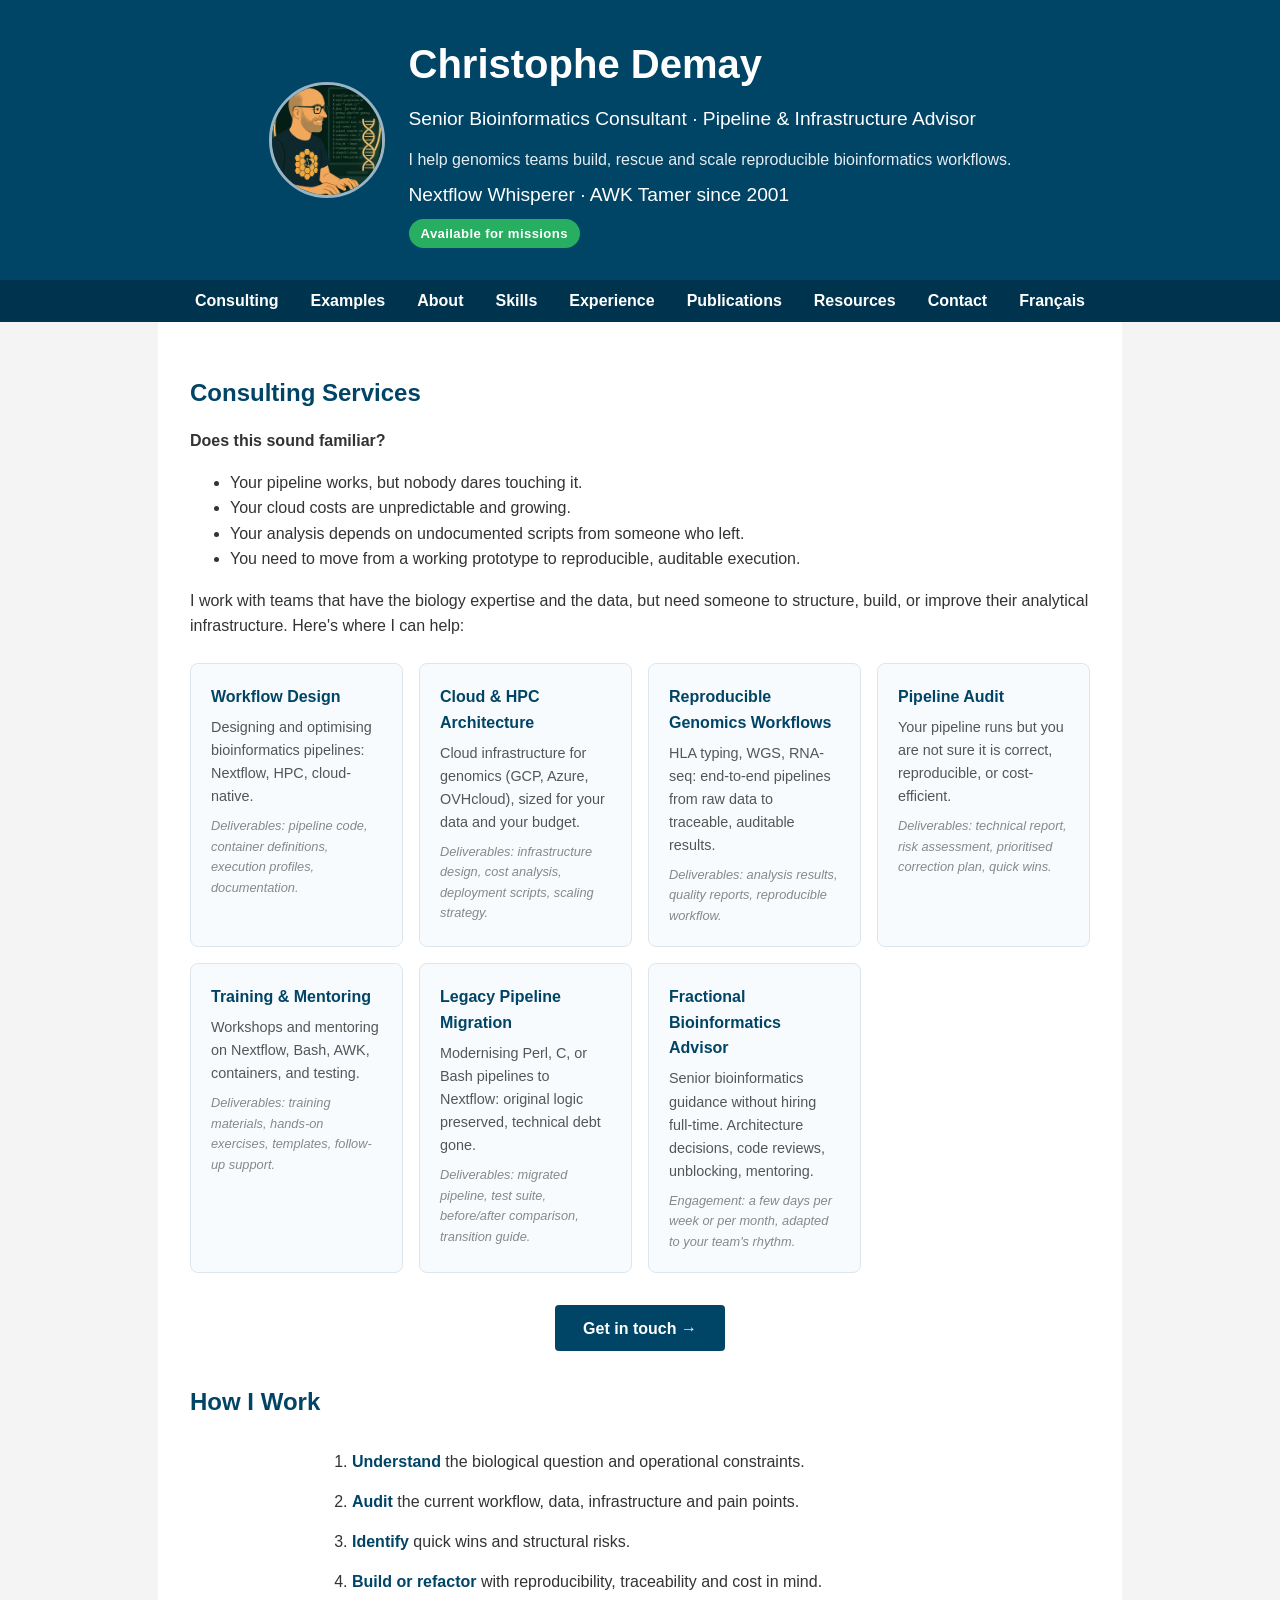
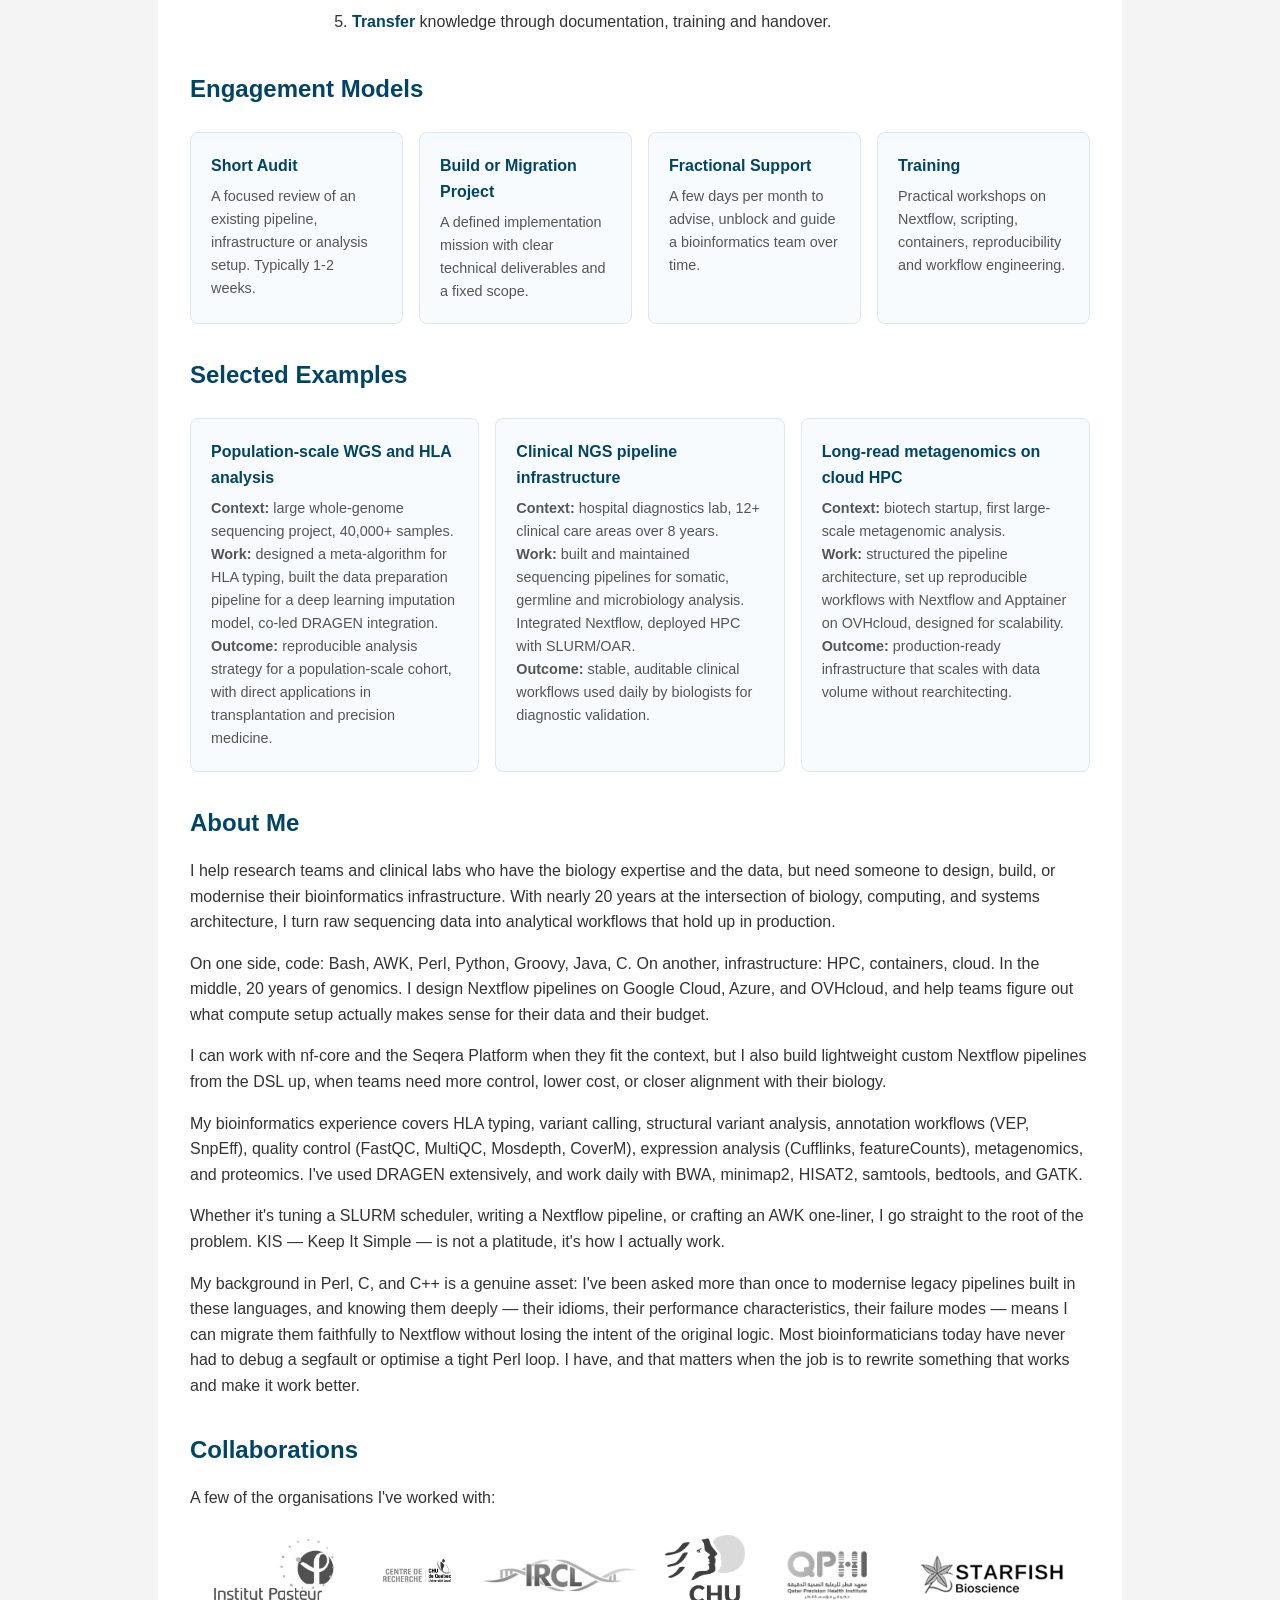
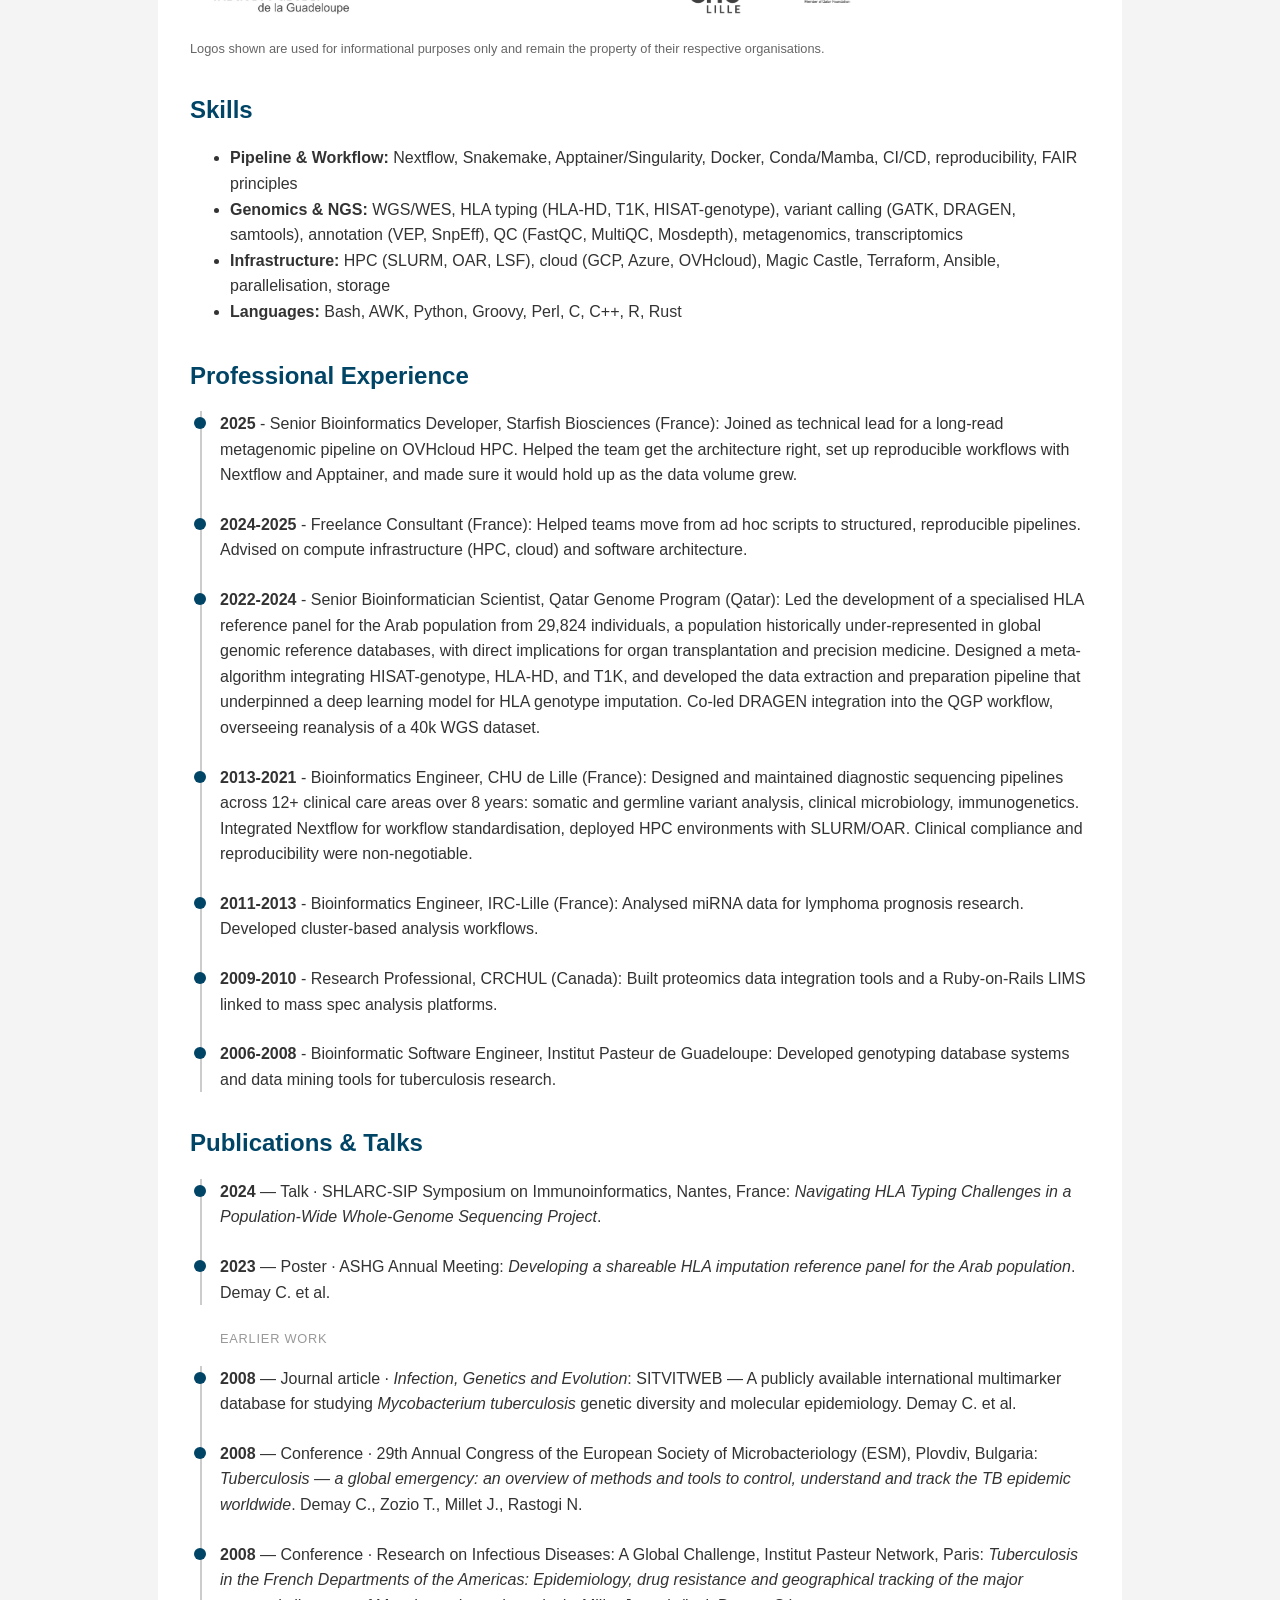
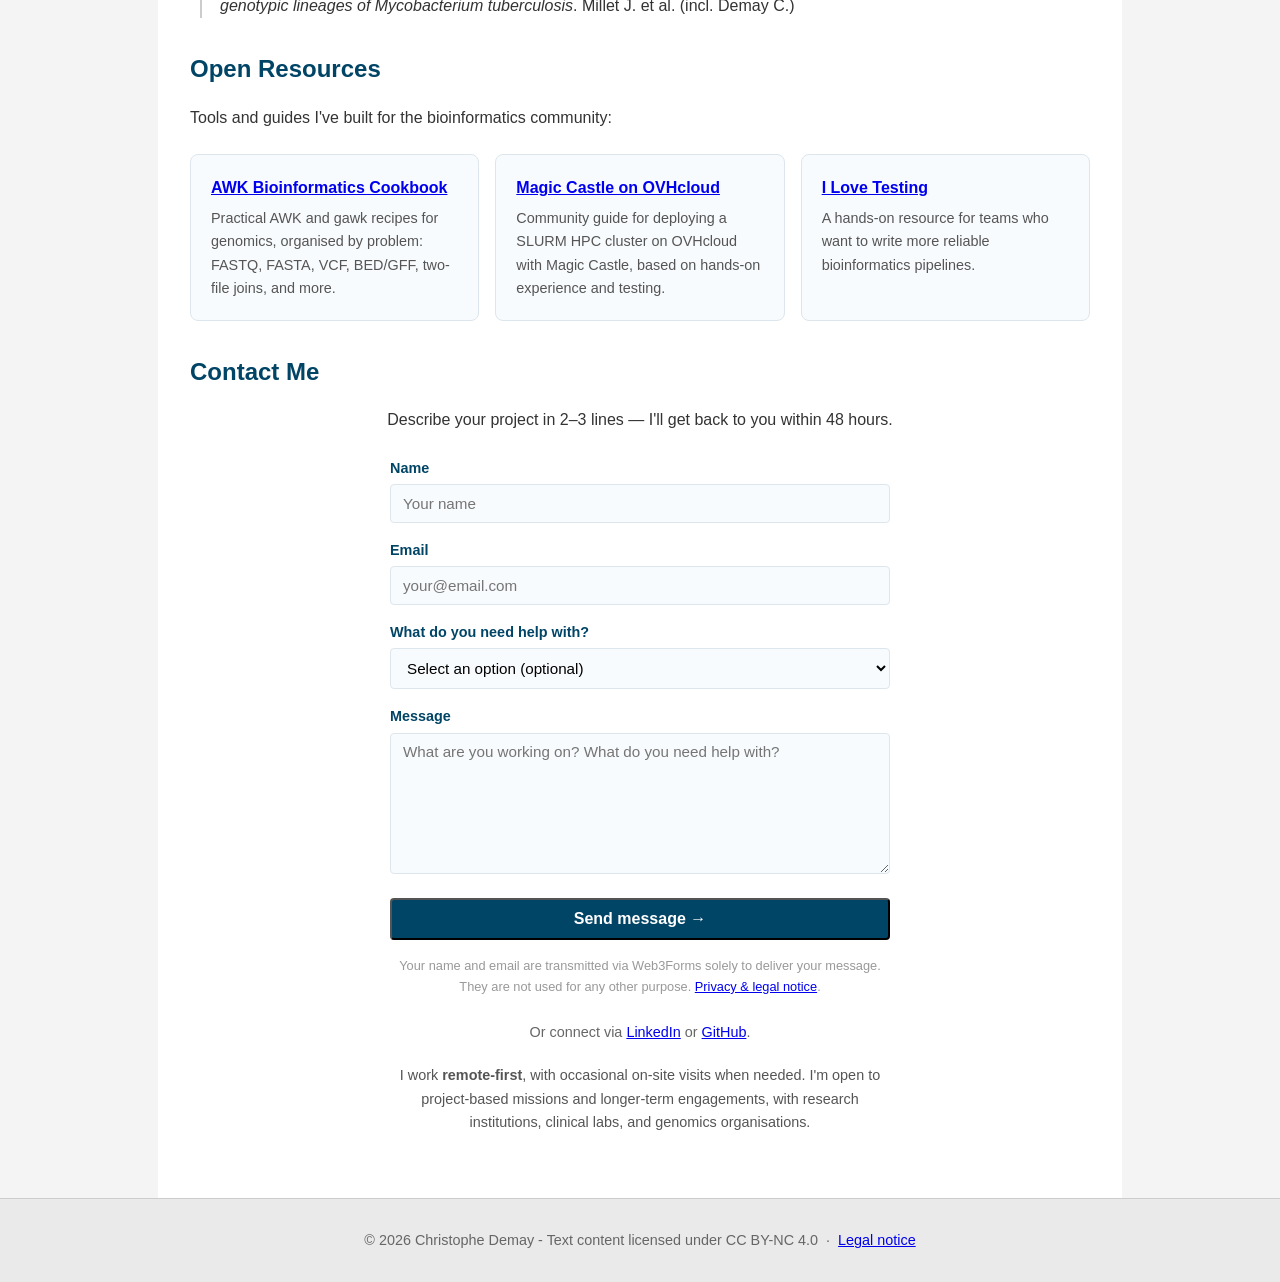
==== commit 02b966b8: "fix: correct cedilla in nav link and translate AWK tagline on French page" ====
--- a/index.html
+++ b/index.html
@@ -96,7 +96,7 @@
       <li><a href="#publications">Publications</a></li>
       <li><a href="#resources">Resources</a></li>
       <li><a href="#contact">Contact</a></li>
-      <li><a href="fr.html">Francais</a></li>
+      <li><a href="fr.html">Français</a></li>
     </ul>
   </nav>
 
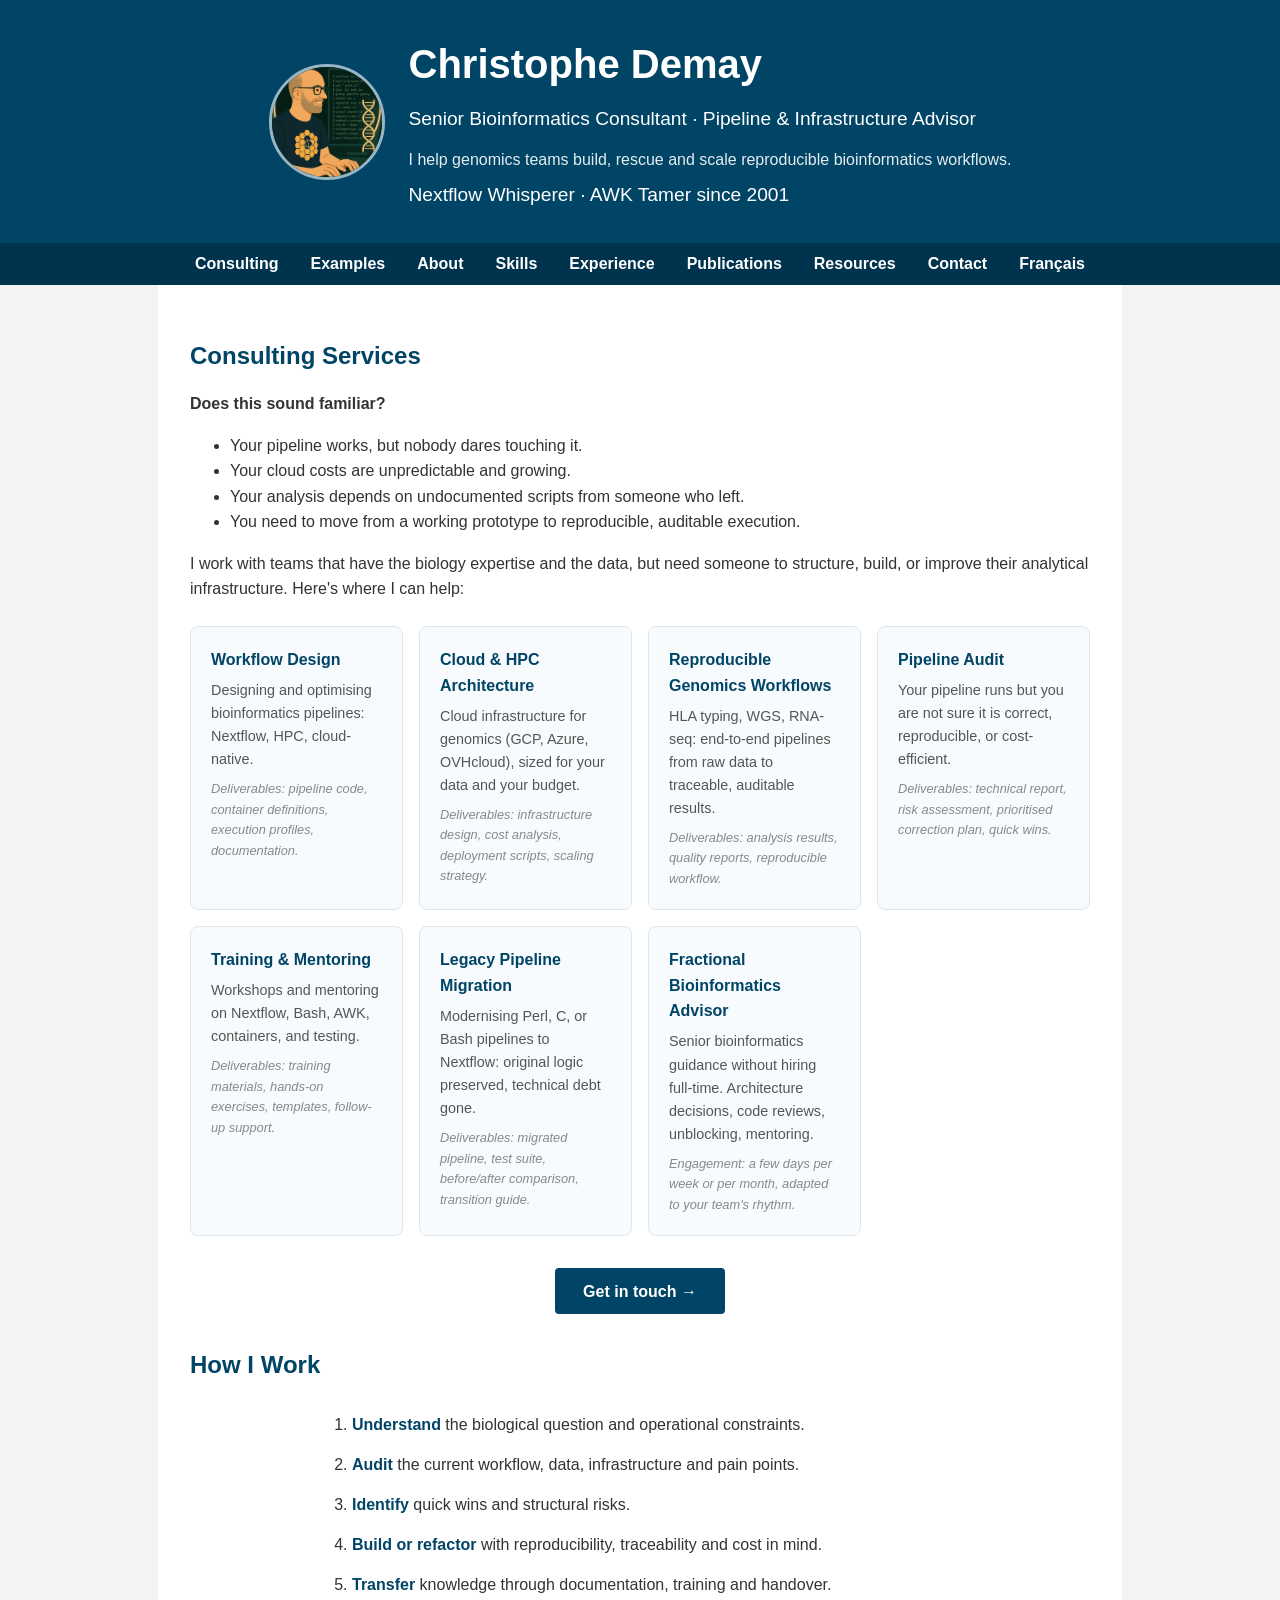
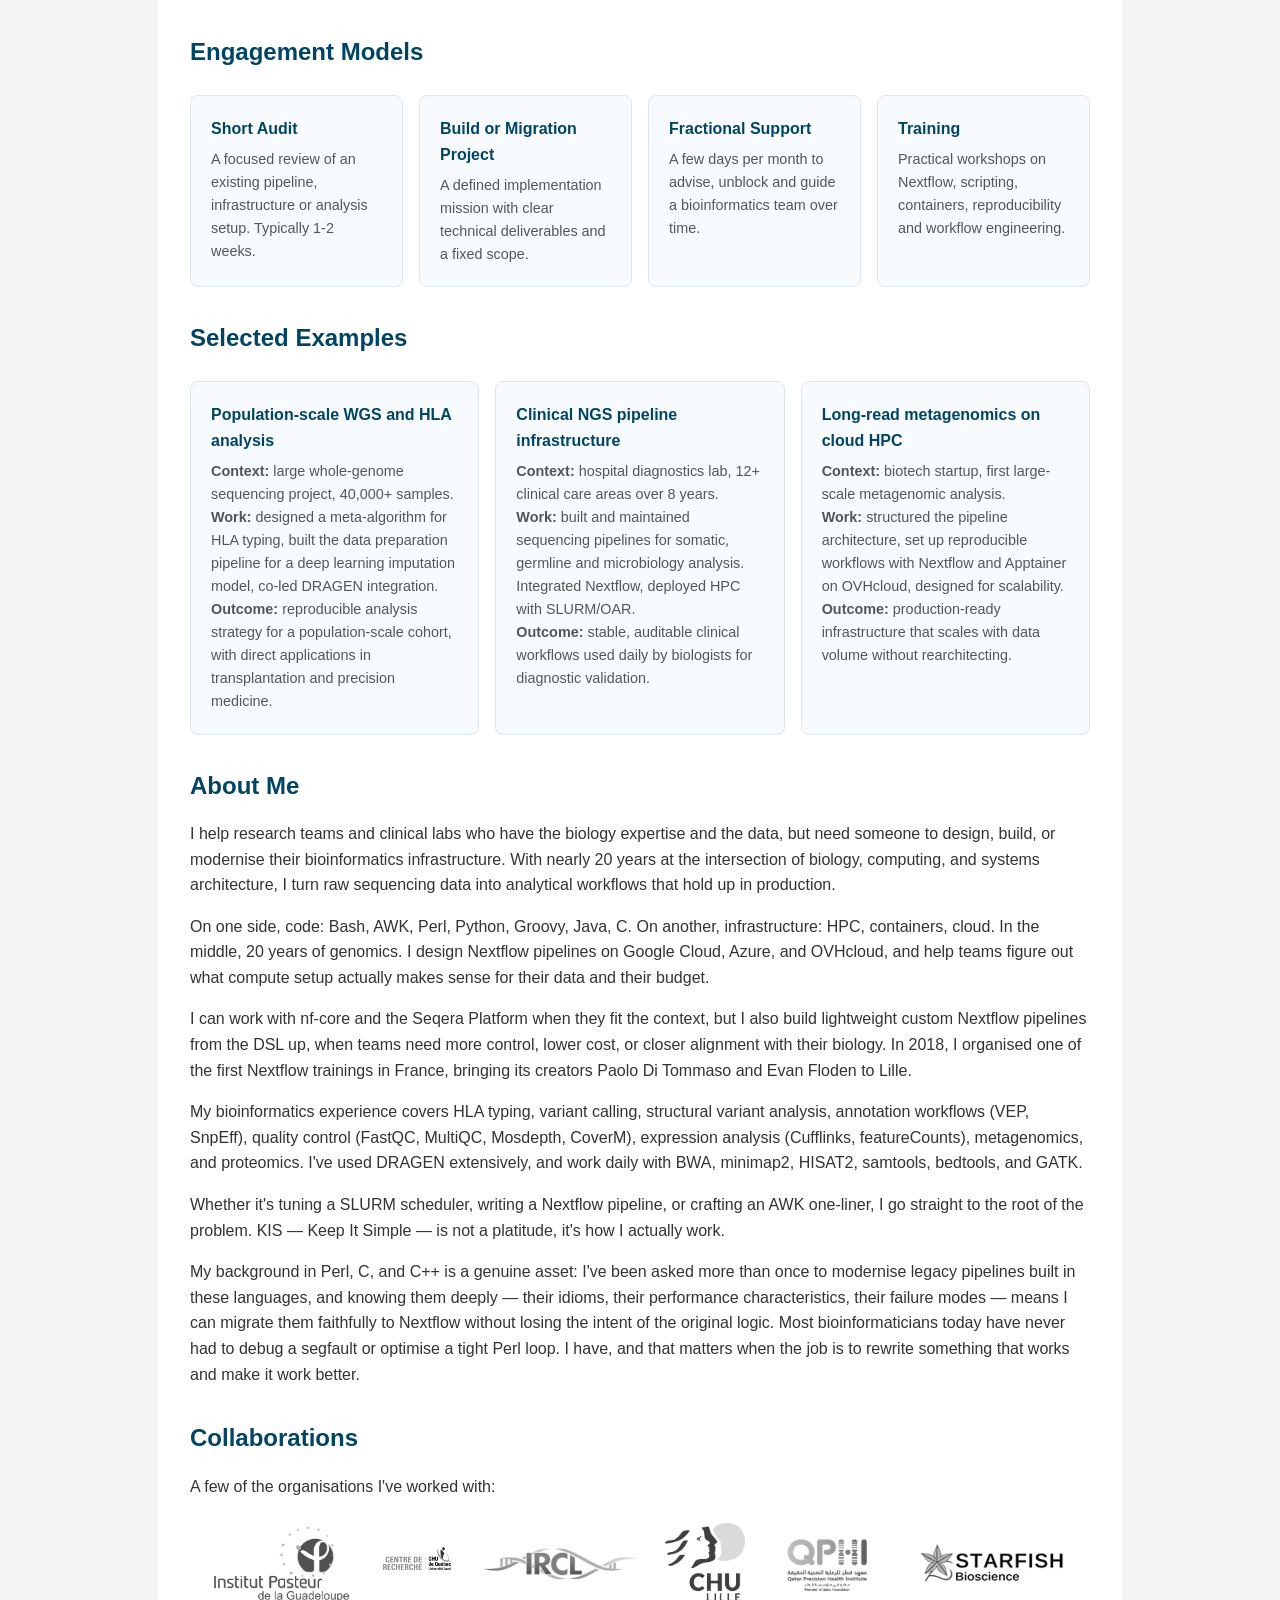
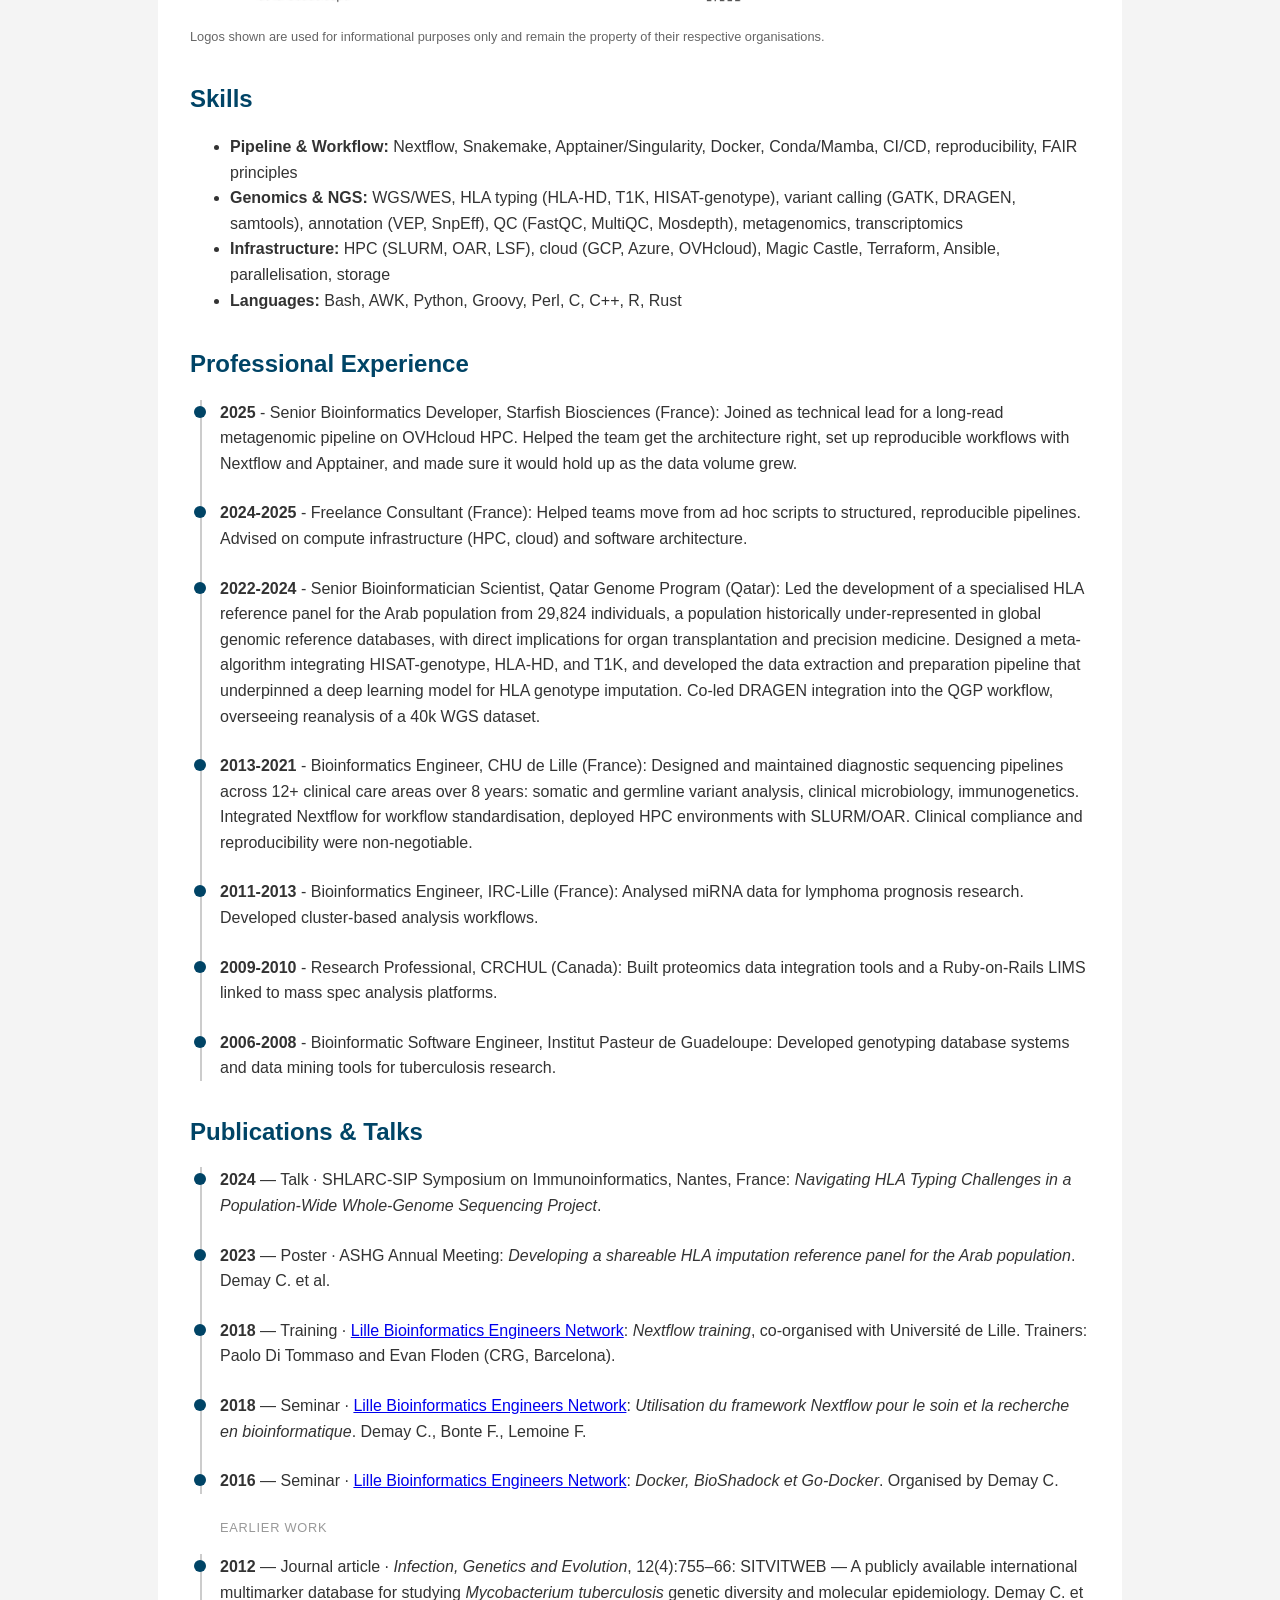
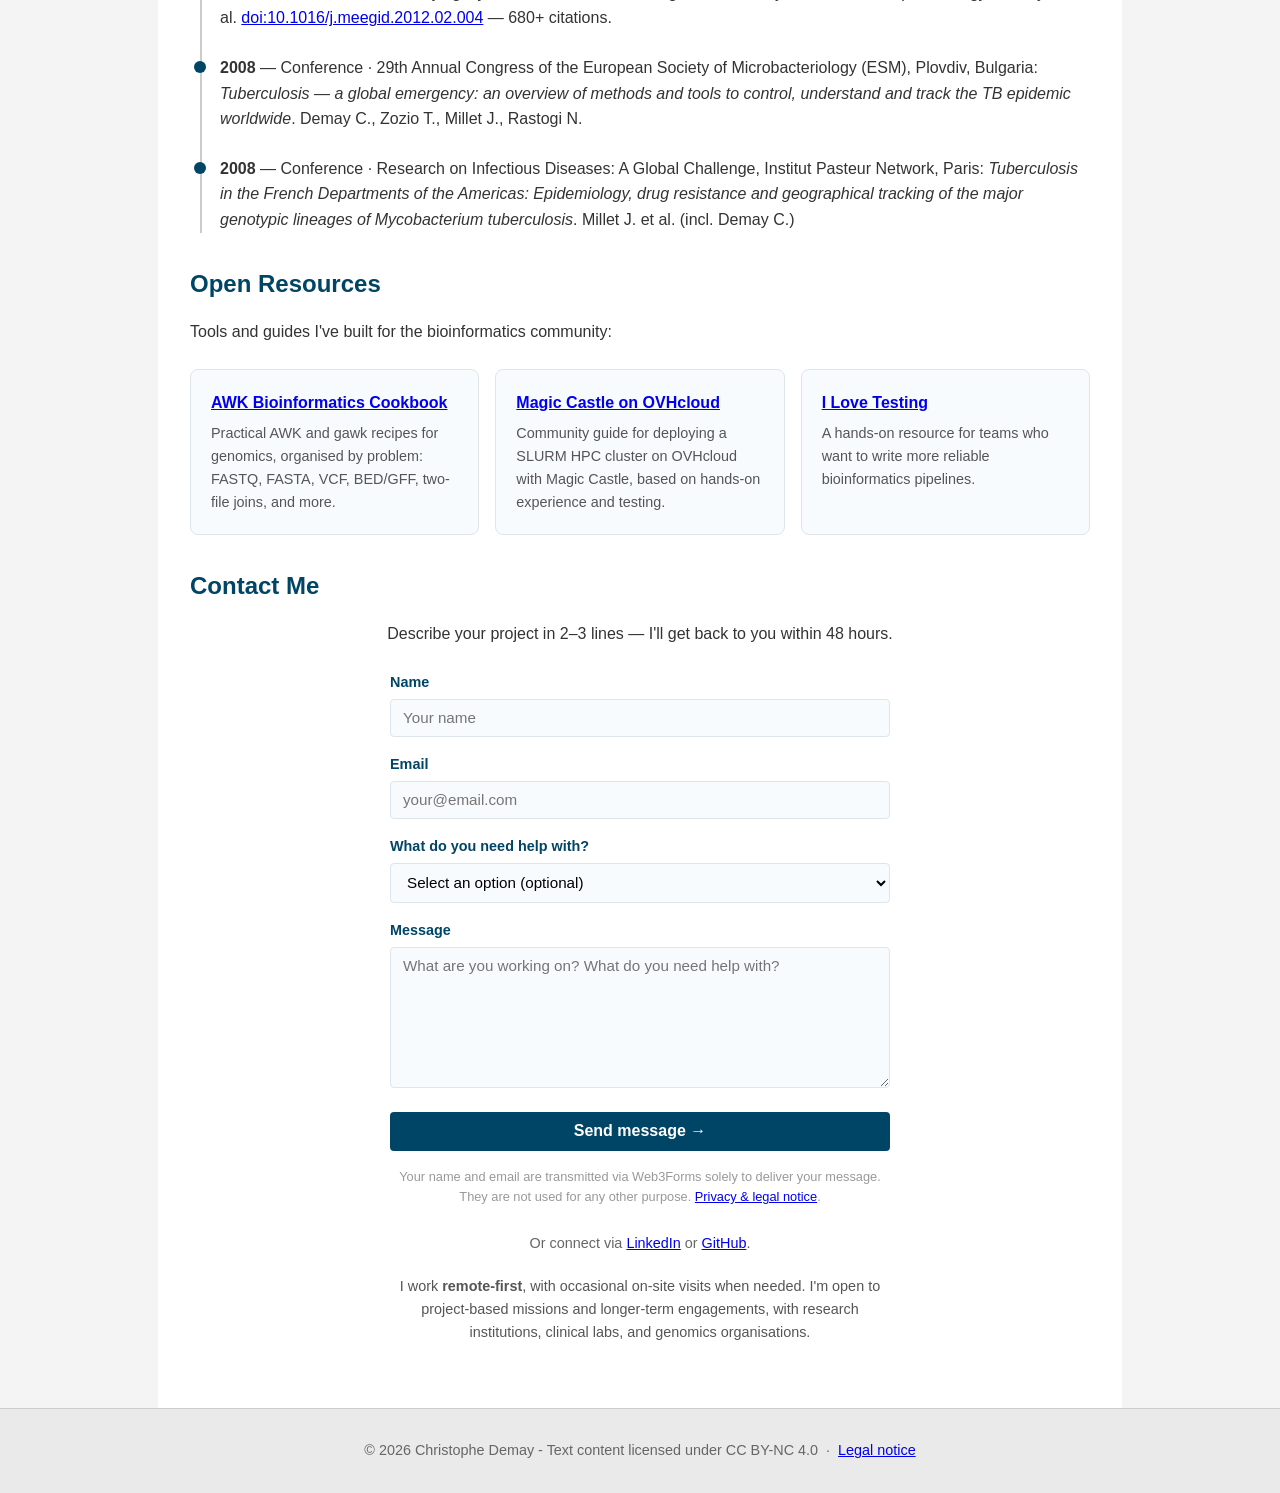
==== commit e827beb6: "feat: remove availability badges, update taglines, add BiLille events and SITVITWEB DOI" ====
--- a/index.html
+++ b/index.html
@@ -81,7 +81,6 @@
         <p>Senior Bioinformatics Consultant · Pipeline & Infrastructure Advisor</p>
         <p class="header-promise">I help genomics teams build, rescue and scale reproducible bioinformatics workflows.</p>
         <p>Nextflow Whisperer · AWK Tamer since 2001</p>
-        <span class="badge-available">Available for missions</span>
       </div>
     </div>
   </header>
@@ -219,7 +218,7 @@
         On one side, code: Bash, AWK, Perl, Python, Groovy, Java, C. On another, infrastructure: HPC, containers, cloud. In the middle, 20 years of genomics. I design Nextflow pipelines on Google Cloud, Azure, and OVHcloud, and help teams figure out what compute setup actually makes sense for their data and their budget.
       </p>
       <p>
-        I can work with nf-core and the Seqera Platform when they fit the context, but I also build lightweight custom Nextflow pipelines from the DSL up, when teams need more control, lower cost, or closer alignment with their biology.
+        I can work with nf-core and the Seqera Platform when they fit the context, but I also build lightweight custom Nextflow pipelines from the DSL up, when teams need more control, lower cost, or closer alignment with their biology. In 2018, I organised one of the first Nextflow trainings in France, bringing its creators Paolo Di Tommaso and Evan Floden to Lille.
       </p>
       <p>
         My bioinformatics experience covers HLA typing, variant calling, structural variant analysis, annotation workflows (VEP, SnpEff), quality control (FastQC, MultiQC, Mosdepth, CoverM), expression analysis (Cufflinks, featureCounts), metagenomics, and proteomics. I've used DRAGEN extensively, and work daily with BWA, minimap2, HISAT2, samtools, bedtools, and GATK.
@@ -276,10 +275,13 @@
       <ul>
         <li><strong>2024</strong> — Talk · SHLARC-SIP Symposium on Immunoinformatics, Nantes, France: <em>Navigating HLA Typing Challenges in a Population-Wide Whole-Genome Sequencing Project</em>.</li>
         <li><strong>2023</strong> — Poster · ASHG Annual Meeting: <em>Developing a shareable HLA imputation reference panel for the Arab population</em>. Demay C. et al.</li>
+        <li><strong>2018</strong> — Training · <a href="https://bilille.univ-lille.fr/scientific-events/lille-bioinformatics-engineers-network" target="_blank" rel="noopener noreferrer">Lille Bioinformatics Engineers Network</a>: <em>Nextflow training</em>, co-organised with Université de Lille. Trainers: Paolo Di Tommaso and Evan Floden (CRG, Barcelona).</li>
+        <li><strong>2018</strong> — Seminar · <a href="https://bilille.univ-lille.fr/scientific-events/lille-bioinformatics-engineers-network" target="_blank" rel="noopener noreferrer">Lille Bioinformatics Engineers Network</a>: <em>Utilisation du framework Nextflow pour le soin et la recherche en bioinformatique</em>. Demay C., Bonte F., Lemoine F.</li>
+        <li><strong>2016</strong> — Seminar · <a href="https://bilille.univ-lille.fr/scientific-events/lille-bioinformatics-engineers-network" target="_blank" rel="noopener noreferrer">Lille Bioinformatics Engineers Network</a>: <em>Docker, BioShadock et Go-Docker</em>. Organised by Demay C.</li>
       </ul>
       <p class="publications-earlier">Earlier work</p>
       <ul>
-        <li><strong>2008</strong> — Journal article · <em>Infection, Genetics and Evolution</em>: SITVITWEB — A publicly available international multimarker database for studying <em>Mycobacterium tuberculosis</em> genetic diversity and molecular epidemiology. Demay C. et al.</li>
+        <li><strong>2012</strong> — Journal article · <em>Infection, Genetics and Evolution</em>, 12(4):755–66: SITVITWEB — A publicly available international multimarker database for studying <em>Mycobacterium tuberculosis</em> genetic diversity and molecular epidemiology. Demay C. et al. <a href="https://doi.org/10.1016/j.meegid.2012.02.004" target="_blank" rel="noopener noreferrer">doi:10.1016/j.meegid.2012.02.004</a> — 680+ citations.</li>
         <li><strong>2008</strong> — Conference · 29th Annual Congress of the European Society of Microbacteriology (ESM), Plovdiv, Bulgaria: <em>Tuberculosis — a global emergency: an overview of methods and tools to control, understand and track the TB epidemic worldwide</em>. Demay C., Zozio T., Millet J., Rastogi N.</li>
         <li><strong>2008</strong> — Conference · Research on Infectious Diseases: A Global Challenge, Institut Pasteur Network, Paris: <em>Tuberculosis in the French Departments of the Americas: Epidemiology, drug resistance and geographical tracking of the major genotypic lineages of Mycobacterium tuberculosis</em>. Millet J. et al. (incl. Demay C.)</li>
       </ul>
--- a/style.css
+++ b/style.css
@@ -259,10 +259,12 @@
   padding: 0.65rem 1.75rem;
   background: #004466;
   color: #fff;
+  border: none;
   border-radius: 4px;
   text-decoration: none;
   font-weight: 600;
   font-size: 1rem;
+  cursor: pointer;
   transition: background 0.2s;
 }
 
